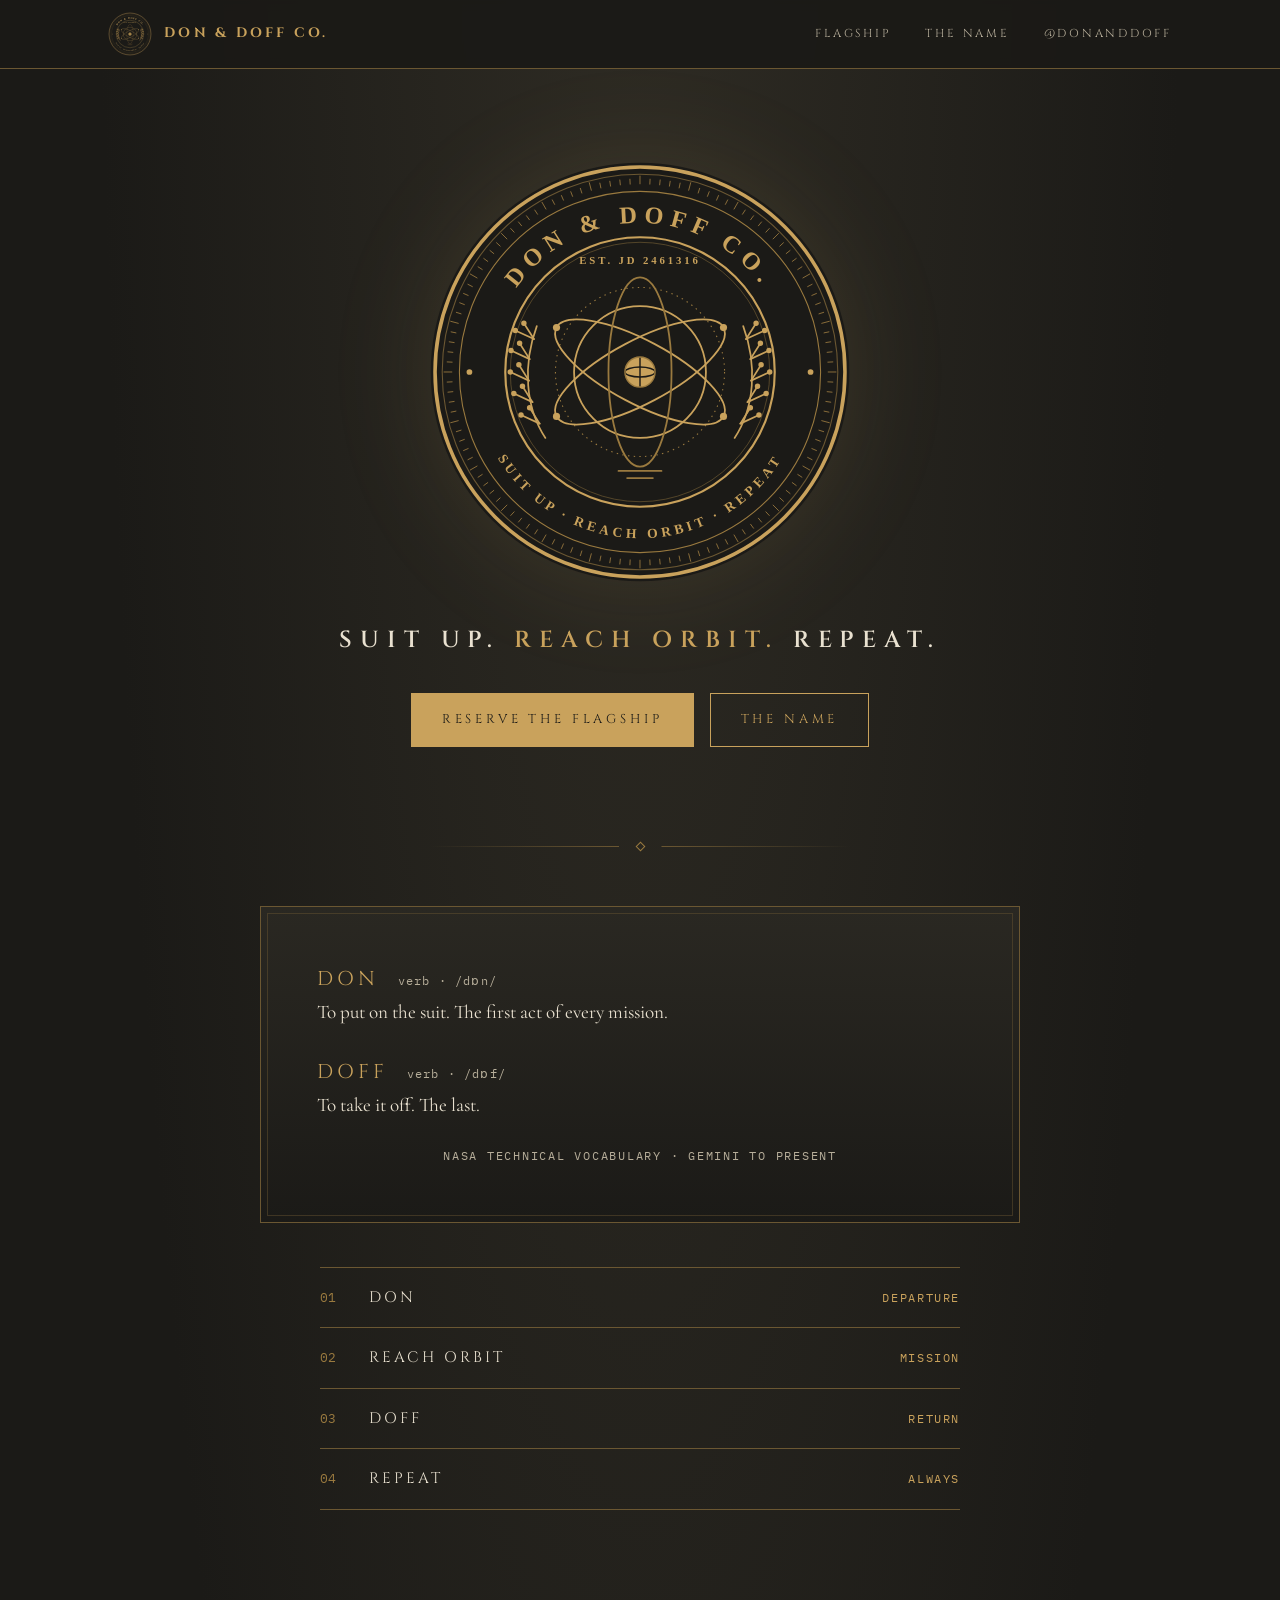
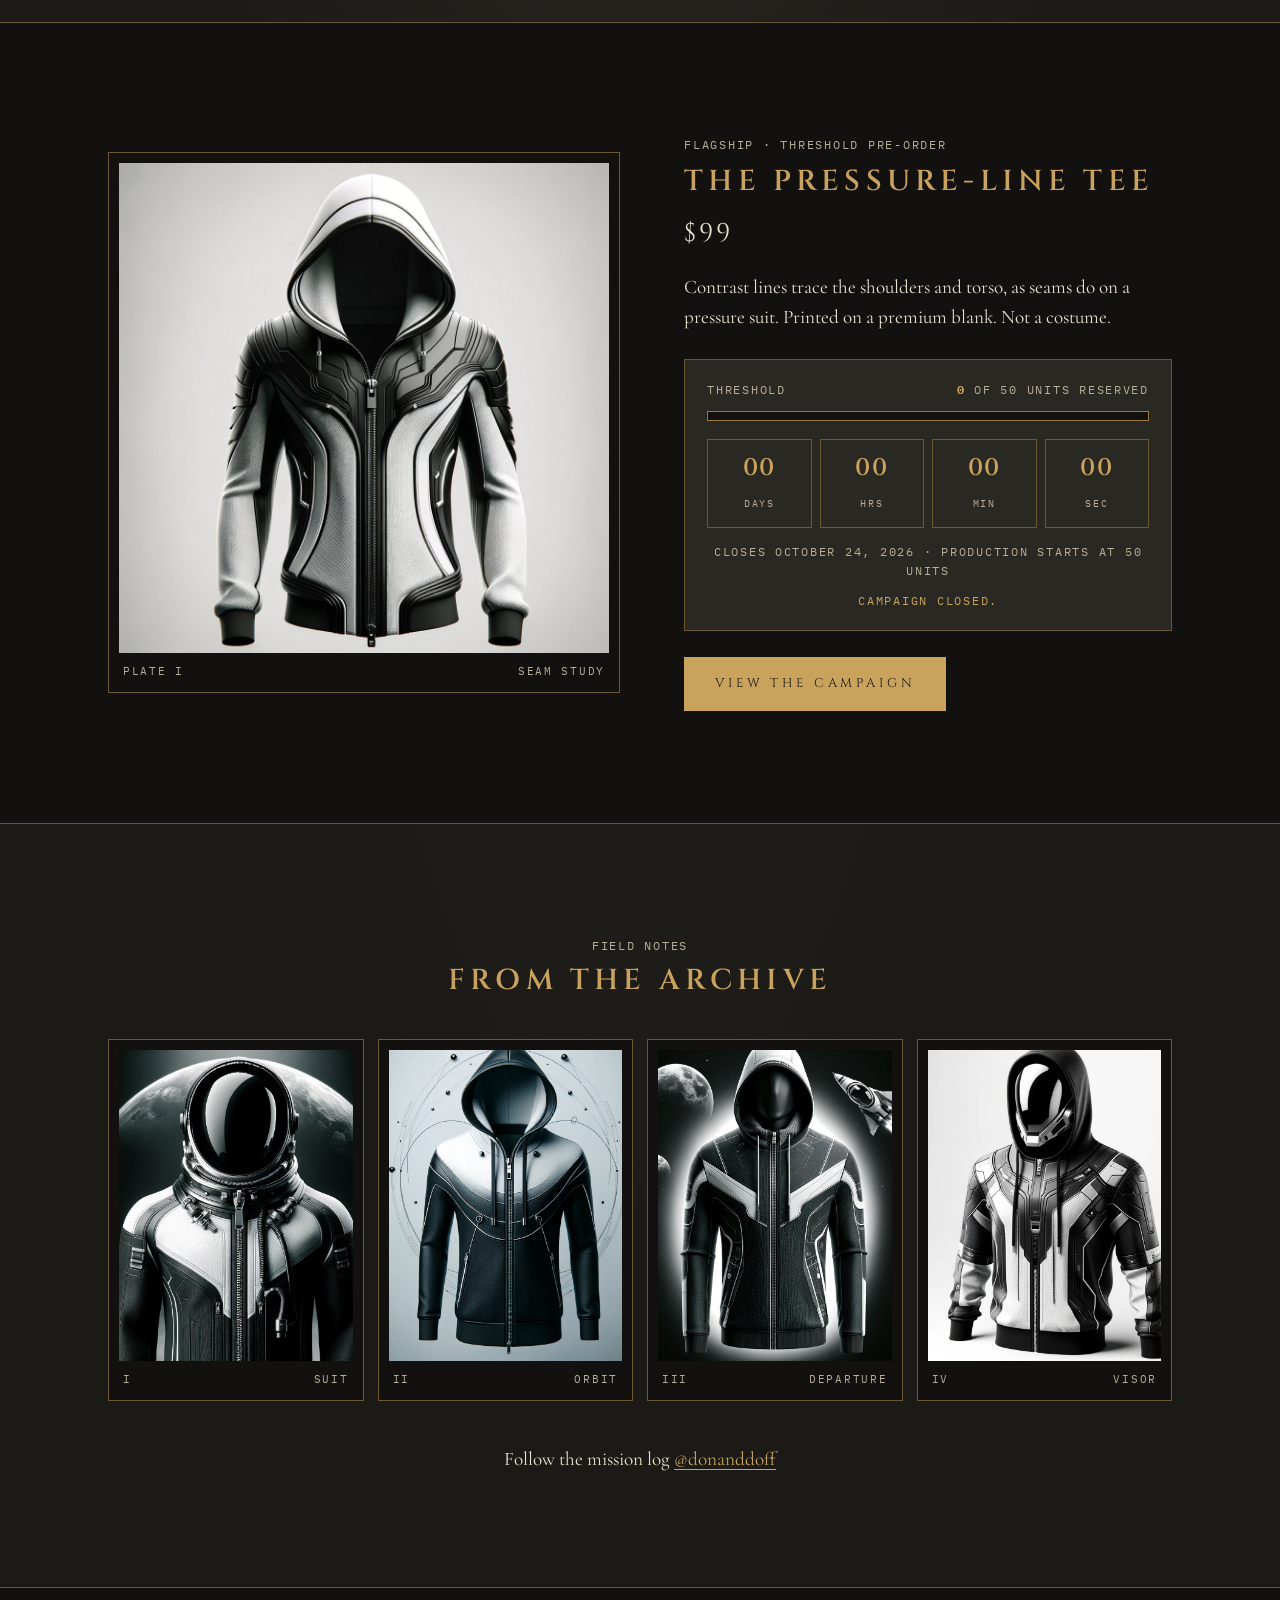
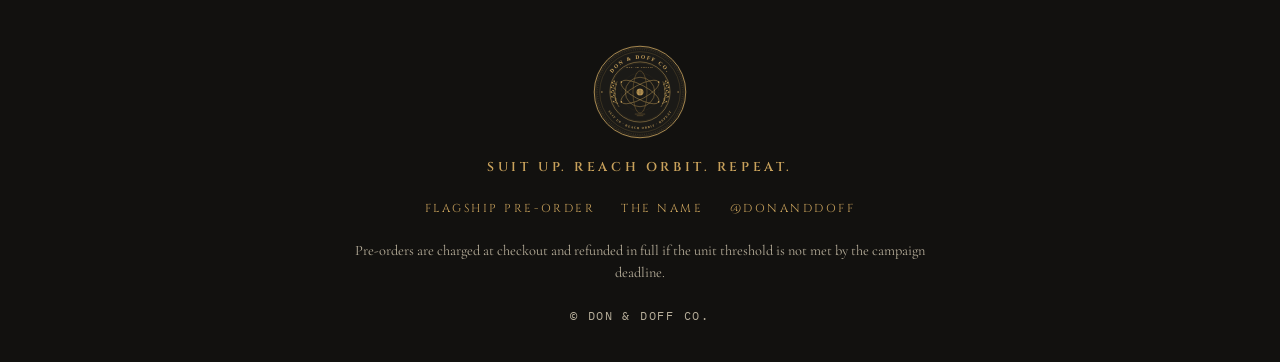
==== donanddoff/index.html @ f8a9dd90 "Add Don & Doff Co. site: crest, home, threshold pre-order page, about Co-Authored-By: Claude Sonnet " ====
<!doctype html>
<html lang="en">
<head>
<meta charset="utf-8">
<meta name="viewport" content="width=device-width,initial-scale=1">
<title>Don & Doff Co. — Spacewear Outfitters</title>
<meta name="description" content="Heritage spacewear outfitters. Suit up. Reach orbit. Repeat.">
<meta name="theme-color" content="#1b1a17">
<link rel="icon" href="favicon.svg" type="image/svg+xml">
<link rel="preconnect" href="https://fonts.googleapis.com"><link rel="preconnect" href="https://fonts.gstatic.com" crossorigin>
<link href="https://fonts.googleapis.com/css2?family=Cinzel:wght@500;600;700&family=Cormorant+Garamond:ital,wght@0,400;0,500;1,400&family=IBM+Plex+Mono:wght@400&display=swap" rel="stylesheet">
<link rel="stylesheet" href="styles.css">
</head>
<body>
<header class="site-head"><div class="wrap">
  <a class="brand" href="index.html"><img src="crest.svg" alt=""><span>DON &amp; DOFF CO.</span></a>
  <nav aria-label="Primary">
    <a href="product.html">Flagship</a>
    <a href="about.html">The Name</a>
    <a data-bind="ig" href="https://instagram.com/donanddoff" rel="noopener">Instagram</a>
  </nav>
</div></header>
<main>

<section class="hero"><div class="wrap">
  <img class="crest" src="crest.svg" alt="Don &amp; Doff Co. crest">
  <p class="stamp tag">Suit up. <b>Reach orbit.</b> Repeat.</p>
  <div class="cta"><a class="btn" href="product.html">Reserve the flagship</a><a class="btn ghost" href="about.html">The name</a></div>
</div></section>

<section style="padding-top:0"><div class="wrap">
  <div class="rule" aria-hidden="true"><i></i></div>
  <div style="height:56px"></div>
  <div class="entry">
    <dl>
      <div><dt>Don <small>verb · /dɒn/</small></dt><dd>To put on the suit. The first act of every mission.</dd></div>
      <div><dt>Doff <small>verb · /dɒf/</small></dt><dd>To take it off. The last.</dd></div>
    </dl>
    <p class="src mono">NASA technical vocabulary · Gemini to present</p>
  </div>
  <ul class="checklist">
    <li><span class="n">01</span><span class="t">Don</span><span class="s">Departure</span></li>
    <li><span class="n">02</span><span class="t">Reach orbit</span><span class="s">Mission</span></li>
    <li><span class="n">03</span><span class="t">Doff</span><span class="s">Return</span></li>
    <li><span class="n">04</span><span class="t">Repeat</span><span class="s">Always</span></li>
  </ul>
</div></section>

<section style="background:var(--ink-3);border-block:1px solid var(--brass-3)"><div class="wrap feature">
  <figure class="plate"><img src="images/hoodie-seams.webp" alt="Garment with contrast seam lines tracing the shoulders and torso like a pressure suit" loading="lazy"><figcaption><span>Plate I</span><span>Seam study</span></figcaption></figure>
  <div>
    <p class="mono">Flagship · Threshold pre-order</p>
    <h2 style="margin:10px 0 14px">The Pressure-Line Tee</h2>
    <p class="price">$99</p>
    <p>Contrast lines trace the shoulders and torso, as seams do on a pressure suit. Printed on a premium blank. Not a costume.</p>
<div class="gauge" aria-live="polite">
  <div class="row"><span class="mono">Threshold</span><span class="mono"><b data-bind="reserved" style="color:var(--brass)"></b> of <span data-bind="threshold"></span> units reserved</span></div>
  <div class="bar" role="progressbar" aria-valuemin="0" aria-valuemax="100" aria-label="Progress toward production threshold"><span></span></div>
  <div class="count" data-countdown aria-label="Time remaining"><div><b>--</b><span>Days</span></div><div><b>--</b><span>Hrs</span></div><div><b>--</b><span>Min</span></div><div><b>--</b><span>Sec</span></div></div>
  <p class="mono" style="margin-top:14px;text-align:center">Closes <span data-bind="ends"></span> · Production starts at <span data-bind="threshold"></span> units</p>
  <p class="mono" data-closed hidden style="margin-top:10px;text-align:center;color:var(--brass)">Campaign closed.</p>
</div>
    <a class="btn" href="product.html">View the campaign</a>
  </div>
</div></section>

<section><div class="wrap">
  <div class="center"><p class="mono">Field notes</p><h2 style="margin-top:8px">From the archive</h2></div>
  <div style="height:40px"></div>
  <div class="strip">
    <figure class="plate"><img src="images/suit.webp" alt="Black and white pressure suit before a rocket and moon" loading="lazy"><figcaption><span>I</span><span>Suit</span></figcaption></figure>
    <figure class="plate"><img src="images/hoodie-halo.webp" alt="Black hooded jacket framed by orbital lines" loading="lazy"><figcaption><span>II</span><span>Orbit</span></figcaption></figure>
    <figure class="plate"><img src="images/hoodie-orbit.webp" alt="Black hooded jacket glowing against a dark sky with two moons and a shuttle" loading="lazy"><figcaption><span>III</span><span>Departure</span></figcaption></figure>
    <figure class="plate"><img src="images/hoodie-visor.jpg" alt="Hooded jacket with a visor and panelled seam lines" loading="lazy"><figcaption><span>IV</span><span>Visor</span></figcaption></figure>
  </div>
  <p class="center" style="margin-top:44px">Follow the mission log <a data-bind="ig" href="https://instagram.com/donanddoff" rel="noopener">@donanddoff</a></p>
</div></section>
</main>
<footer><div class="wrap">
  <img src="crest.svg" alt="Don &amp; Doff Co. crest">
  <p class="stamp" style="color:var(--brass);font-size:.8rem">Suit up. Reach orbit. Repeat.</p>
  <div class="links"><a href="product.html">Flagship pre-order</a><a href="about.html">The name</a><a data-bind="ig" href="https://instagram.com/donanddoff" rel="noopener">Instagram</a></div>
  <p class="fine">Pre-orders are charged at checkout and refunded in full if the unit threshold is not met by the campaign deadline.</p>
  <p class="mono" style="margin-top:22px">&copy; Don &amp; Doff Co.</p>
</div></footer>
<script src="script.js"></script>
</body>
</html>
---- donanddoff/styles.css ----
:root{
  --ink:#1b1a17; --ink-2:#2a2822; --ink-3:#12110f;
  --brass:#c9a25c; --brass-2:#9a7a3f; --brass-3:#6b5732;
  --bone:#e9e1d0; --bone-dim:#b7ae9a;
  --serif:"Cormorant Garamond",Georgia,"Times New Roman",serif;
  --stamp:"Cinzel","Trajan Pro",Georgia,serif;
  --mono:"IBM Plex Mono",ui-monospace,Menlo,Consolas,monospace;
  --gutter:clamp(16px,4vw,48px);
}
*{box-sizing:border-box;margin:0;padding:0}
html{scroll-behavior:smooth}
body{background:var(--ink);color:var(--bone);font-family:var(--serif);font-size:1.2rem;line-height:1.55;
  background-image:radial-gradient(ellipse at 50% -10%,#2f2c24 0,transparent 60%);background-repeat:no-repeat;min-height:100vh}
img{max-width:100%;display:block}
a{color:var(--brass);text-underline-offset:4px}
a:hover{color:var(--bone)}
:focus-visible{outline:2px solid var(--brass);outline-offset:3px}
.wrap{max-width:1160px;margin:0 auto;padding:0 var(--gutter)}
.stamp{font-family:var(--stamp);letter-spacing:.28em;text-transform:uppercase;font-weight:600}
.mono{font-family:var(--mono);font-size:.78rem;letter-spacing:.14em;text-transform:uppercase;color:var(--bone-dim)}
h1,h2,h3{font-family:var(--stamp);font-weight:600;letter-spacing:.18em;text-transform:uppercase;line-height:1.25;color:var(--brass)}
h1{font-size:clamp(1.7rem,4.4vw,3rem)} h2{font-size:clamp(1.25rem,2.6vw,1.8rem)} h3{font-size:1rem}
p+p{margin-top:1em}

/* header */
.site-head{border-bottom:1px solid var(--brass-3);position:sticky;top:0;z-index:20;background:rgba(27,26,23,.94);backdrop-filter:blur(6px)}
.site-head .wrap{display:flex;align-items:center;justify-content:space-between;height:68px;gap:16px}
.brand{display:flex;align-items:center;gap:12px;text-decoration:none;color:var(--brass)}
.brand img{width:44px;height:44px}
.brand span{font-family:var(--stamp);letter-spacing:.24em;font-size:.85rem;font-weight:700}
nav{display:flex;gap:clamp(14px,3vw,34px)}
nav a{font-family:var(--stamp);font-size:.72rem;letter-spacing:.24em;text-transform:uppercase;text-decoration:none;color:var(--bone-dim);padding:6px 0;border-bottom:1px solid transparent}
nav a:hover,nav a[aria-current]{color:var(--brass);border-color:var(--brass-2)}

/* buttons */
.btn{display:inline-block;font-family:var(--stamp);font-size:.8rem;letter-spacing:.3em;text-transform:uppercase;text-decoration:none;
  padding:16px 30px;border:1px solid var(--brass);color:var(--ink);background:var(--brass);cursor:pointer;transition:background .2s,color .2s}
.btn:hover{background:transparent;color:var(--brass)}
.btn.ghost{background:transparent;color:var(--brass)} .btn.ghost:hover{background:var(--brass);color:var(--ink)}
.btn[disabled]{opacity:.45;cursor:not-allowed}

/* rules & ornaments */
.rule{display:flex;align-items:center;gap:18px;color:var(--brass-2);margin:0 auto;max-width:420px}
.rule::before,.rule::after{content:"";flex:1;height:1px;background:linear-gradient(90deg,transparent,var(--brass-3))}
.rule::after{transform:scaleX(-1)}
.rule i{width:7px;height:7px;transform:rotate(45deg);border:1px solid var(--brass-2)}
section{padding:clamp(56px,9vw,112px) 0}
.center{text-align:center}
.lede{max-width:34em;margin:1em auto 0;color:var(--bone-dim)}

/* hero */
.hero{padding:clamp(40px,7vw,88px) 0 clamp(56px,8vw,96px);text-align:center}
.hero .crest{width:min(78vw,430px);margin:0 auto 36px;filter:drop-shadow(0 0 50px rgba(201,162,92,.12))}
.hero .tag{font-size:clamp(1.05rem,2.2vw,1.45rem);letter-spacing:.34em;margin-bottom:34px;color:var(--bone)}
.hero .tag b{color:var(--brass);font-weight:600}
.hero .cta{display:flex;gap:16px;justify-content:center;flex-wrap:wrap}

/* dictionary entry */
.entry{max-width:760px;margin:0 auto;border:1px solid var(--brass-3);padding:clamp(28px,5vw,56px);position:relative;background:linear-gradient(var(--ink-2),var(--ink))}
.entry::before{content:"";position:absolute;inset:6px;border:1px solid rgba(107,87,50,.45);pointer-events:none}
.entry dl{display:grid;gap:28px}
.entry dt{font-family:var(--stamp);letter-spacing:.2em;color:var(--brass);font-size:1.25rem;text-transform:uppercase}
.entry dt small{font-family:var(--mono);font-size:.72rem;letter-spacing:.1em;color:var(--bone-dim);text-transform:none;margin-left:10px}
.entry dd{margin-top:4px}
.entry .src{margin-top:26px;text-align:center}

/* checklist */
.checklist{list-style:none;max-width:640px;margin:44px auto 0;border-top:1px solid var(--brass-3)}
.checklist li{display:flex;gap:18px;align-items:baseline;padding:18px 0;border-bottom:1px solid var(--brass-3)}
.checklist .n{font-family:var(--mono);color:var(--brass-2);font-size:.8rem;min-width:2.4em}
.checklist .t{flex:1;font-family:var(--stamp);letter-spacing:.2em;text-transform:uppercase;font-size:.95rem}
.checklist .s{font-family:var(--mono);font-size:.72rem;letter-spacing:.14em;color:var(--brass);text-transform:uppercase}

/* feature */
.feature{display:grid;grid-template-columns:1.05fr 1fr;gap:clamp(24px,5vw,72px);align-items:center}
.plate{border:1px solid var(--brass-3);padding:10px;background:var(--ink-3)}
.plate img{width:100%;aspect-ratio:1;object-fit:cover;filter:saturate(.9)}
.plate figcaption{font-family:var(--mono);font-size:.68rem;letter-spacing:.16em;text-transform:uppercase;color:var(--bone-dim);padding:10px 4px 2px;display:flex;justify-content:space-between}
.price{font-family:var(--stamp);font-size:1.6rem;letter-spacing:.12em;color:var(--bone);margin:6px 0 18px}

/* progress */
.gauge{border:1px solid var(--brass-3);padding:20px 22px;background:var(--ink-2);margin:26px 0}
.gauge .row{display:flex;justify-content:space-between;gap:12px;flex-wrap:wrap;margin-bottom:12px}
.bar{height:10px;border:1px solid var(--brass-2);position:relative;background:var(--ink-3)}
.bar>span{position:absolute;inset:0 auto 0 0;width:0;background:repeating-linear-gradient(90deg,var(--brass) 0 6px,var(--brass-2) 6px 8px);transition:width 1.2s ease}
.count{display:grid;grid-template-columns:repeat(4,1fr);gap:8px;text-align:center;margin-top:18px}
.count div{border:1px solid var(--brass-3);padding:10px 4px}
.count b{display:block;font-family:var(--stamp);font-size:1.5rem;color:var(--brass);font-weight:600;letter-spacing:.06em}
.count span{font-family:var(--mono);font-size:.64rem;letter-spacing:.18em;text-transform:uppercase;color:var(--bone-dim)}

/* gallery strip */
.strip{display:grid;grid-template-columns:repeat(4,1fr);gap:14px}
.strip .plate img{aspect-ratio:3/4}

/* product page */
.pdp{display:grid;grid-template-columns:1.1fr 1fr;gap:clamp(24px,5vw,64px);align-items:start}
.gallery .main{border:1px solid var(--brass-3);padding:10px;background:var(--ink-3)}
.gallery .main img{width:100%;aspect-ratio:1;object-fit:cover}
.thumbs{display:grid;grid-template-columns:repeat(5,1fr);gap:8px;margin-top:8px}
.thumbs button{background:var(--ink-3);border:1px solid var(--brass-3);padding:3px;cursor:pointer;opacity:.6}
.thumbs button[aria-pressed=true],.thumbs button:hover{opacity:1;border-color:var(--brass)}
.thumbs img{aspect-ratio:1;object-fit:cover;width:100%}
.sizes{display:flex;gap:8px;flex-wrap:wrap;margin:10px 0 24px}
.sizes input{position:absolute;opacity:0}
.sizes label{font-family:var(--stamp);letter-spacing:.14em;font-size:.82rem;min-width:52px;text-align:center;padding:12px 10px;border:1px solid var(--brass-3);cursor:pointer;color:var(--bone-dim)}
.sizes input:checked+label{border-color:var(--brass);color:var(--ink);background:var(--brass)}
.sizes input:focus-visible+label{outline:2px solid var(--bone);outline-offset:2px}
.terms{border:1px solid var(--brass-3);margin-top:30px}
.terms h3{padding:14px 20px;border-bottom:1px solid var(--brass-3);background:var(--ink-2)}
.terms dl{display:grid;grid-template-columns:auto 1fr;gap:0}
.terms dt,.terms dd{padding:13px 20px;border-bottom:1px solid rgba(107,87,50,.5);font-size:1.05rem}
.terms dt{font-family:var(--mono);font-size:.72rem;letter-spacing:.14em;text-transform:uppercase;color:var(--brass);padding-top:17px}
.terms dt:last-of-type,.terms dd:last-of-type{border-bottom:0}
.spec{list-style:none;margin-top:26px}
.spec li{padding:10px 0 10px 28px;position:relative;border-bottom:1px solid rgba(107,87,50,.4)}
.spec li::before{content:"□";position:absolute;left:0;color:var(--brass-2);font-family:var(--mono)}
.note{font-size:.95rem;color:var(--bone-dim);margin-top:14px}
.status{font-family:var(--mono);font-size:.78rem;letter-spacing:.1em;margin-top:12px;min-height:1.2em;color:var(--brass)}

/* about timeline */
.timeline{max-width:760px;margin:56px auto 0;position:relative;padding-left:44px}
.timeline::before{content:"";position:absolute;left:11px;top:6px;bottom:6px;width:1px;background:var(--brass-3)}
.era{position:relative;padding-bottom:56px}
.era:last-child{padding-bottom:0}
.era::before{content:"";position:absolute;left:-39px;top:8px;width:11px;height:11px;transform:rotate(45deg);background:var(--ink);border:1px solid var(--brass)}
.era .mono{color:var(--brass-2)}
.era h2{margin:6px 0 12px}
.pull{font-family:var(--stamp);letter-spacing:.2em;text-transform:uppercase;text-align:center;font-size:clamp(1.1rem,2.6vw,1.6rem);line-height:1.8;color:var(--bone)}
.pull em{color:var(--brass);font-style:normal}

/* footer */
footer{border-top:1px solid var(--brass-3);padding:56px 0 36px;text-align:center;background:var(--ink-3)}
footer img{width:96px;margin:0 auto 18px}
footer .links{display:flex;gap:26px;justify-content:center;flex-wrap:wrap;margin:22px 0}
footer .links a{font-family:var(--stamp);letter-spacing:.22em;font-size:.72rem;text-transform:uppercase;text-decoration:none}
footer .fine{font-size:.9rem;color:var(--bone-dim);max-width:40em;margin:0 auto}

@media (max-width:820px){
  .feature,.pdp{grid-template-columns:1fr}
  .strip{grid-template-columns:repeat(2,1fr)}
  .brand span{display:none}
  nav{gap:14px}
}
@media (prefers-reduced-motion:reduce){*{transition:none!important;scroll-behavior:auto!important}}
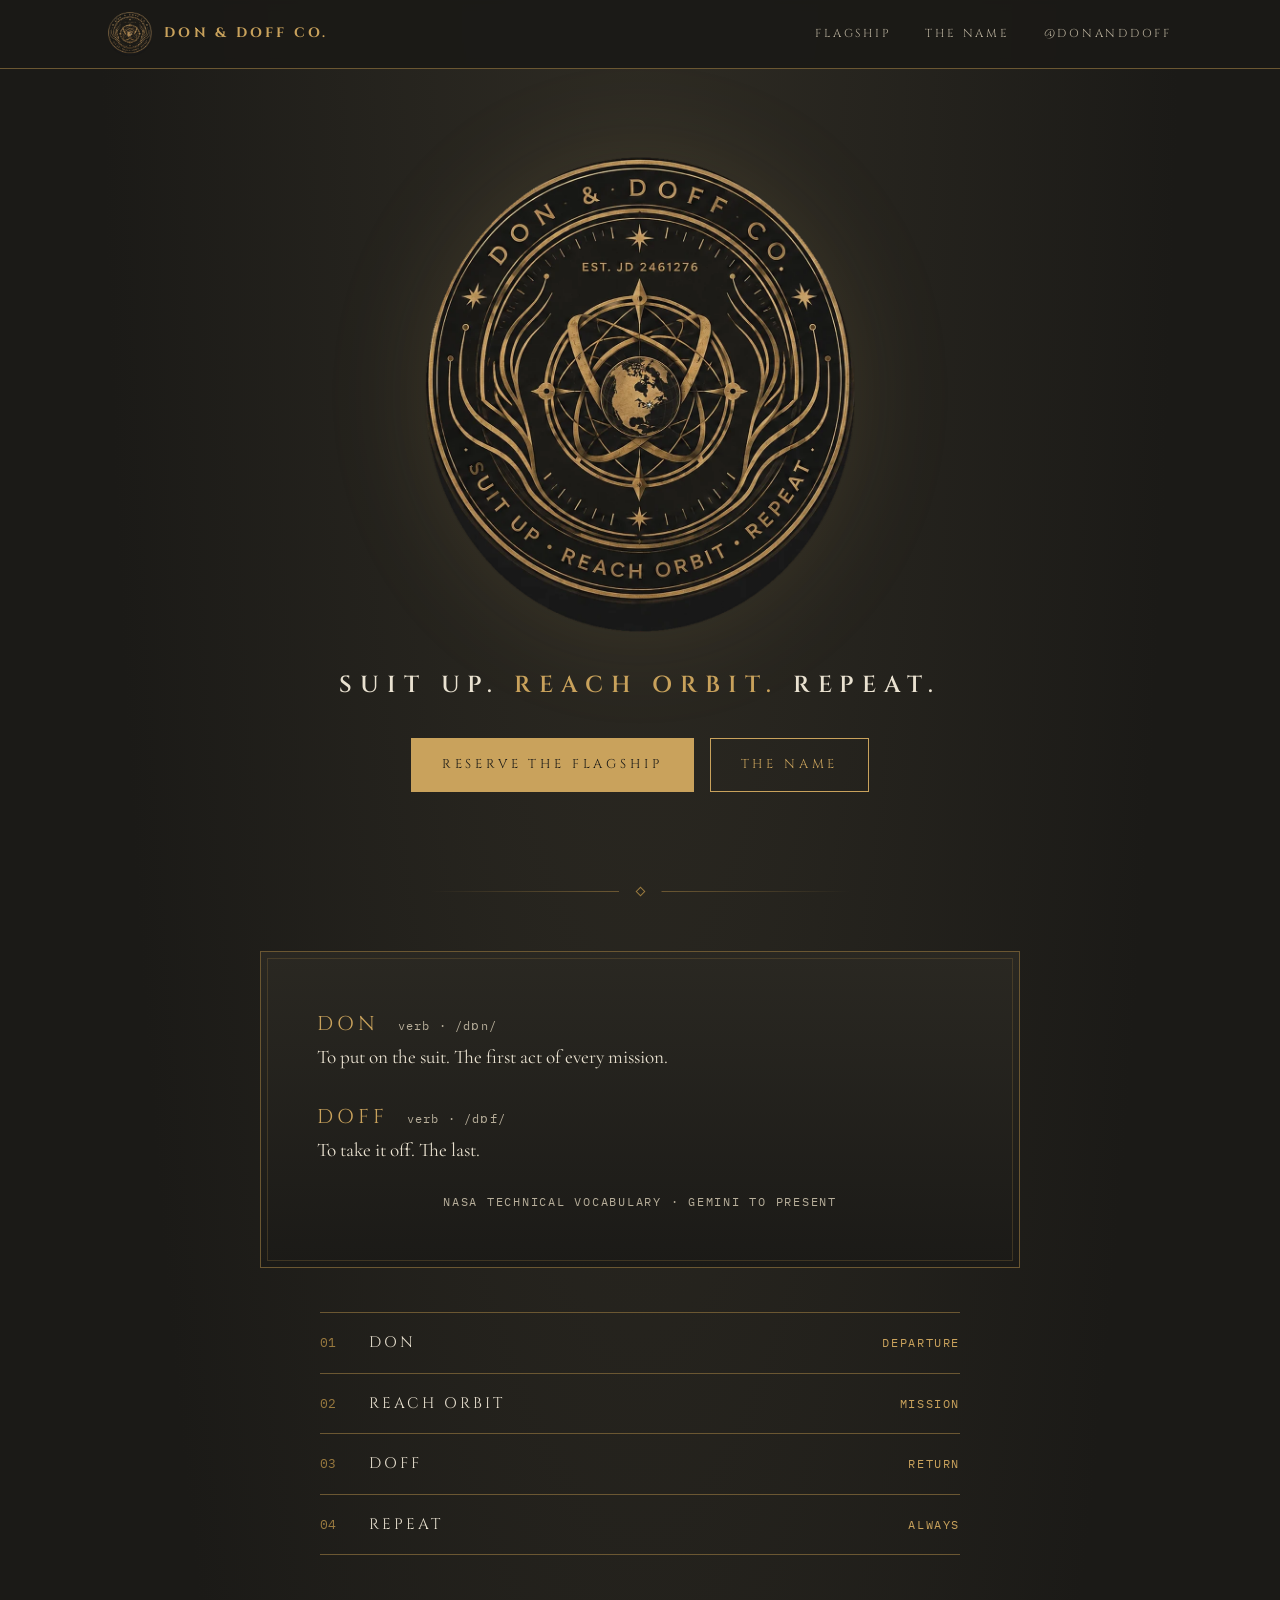
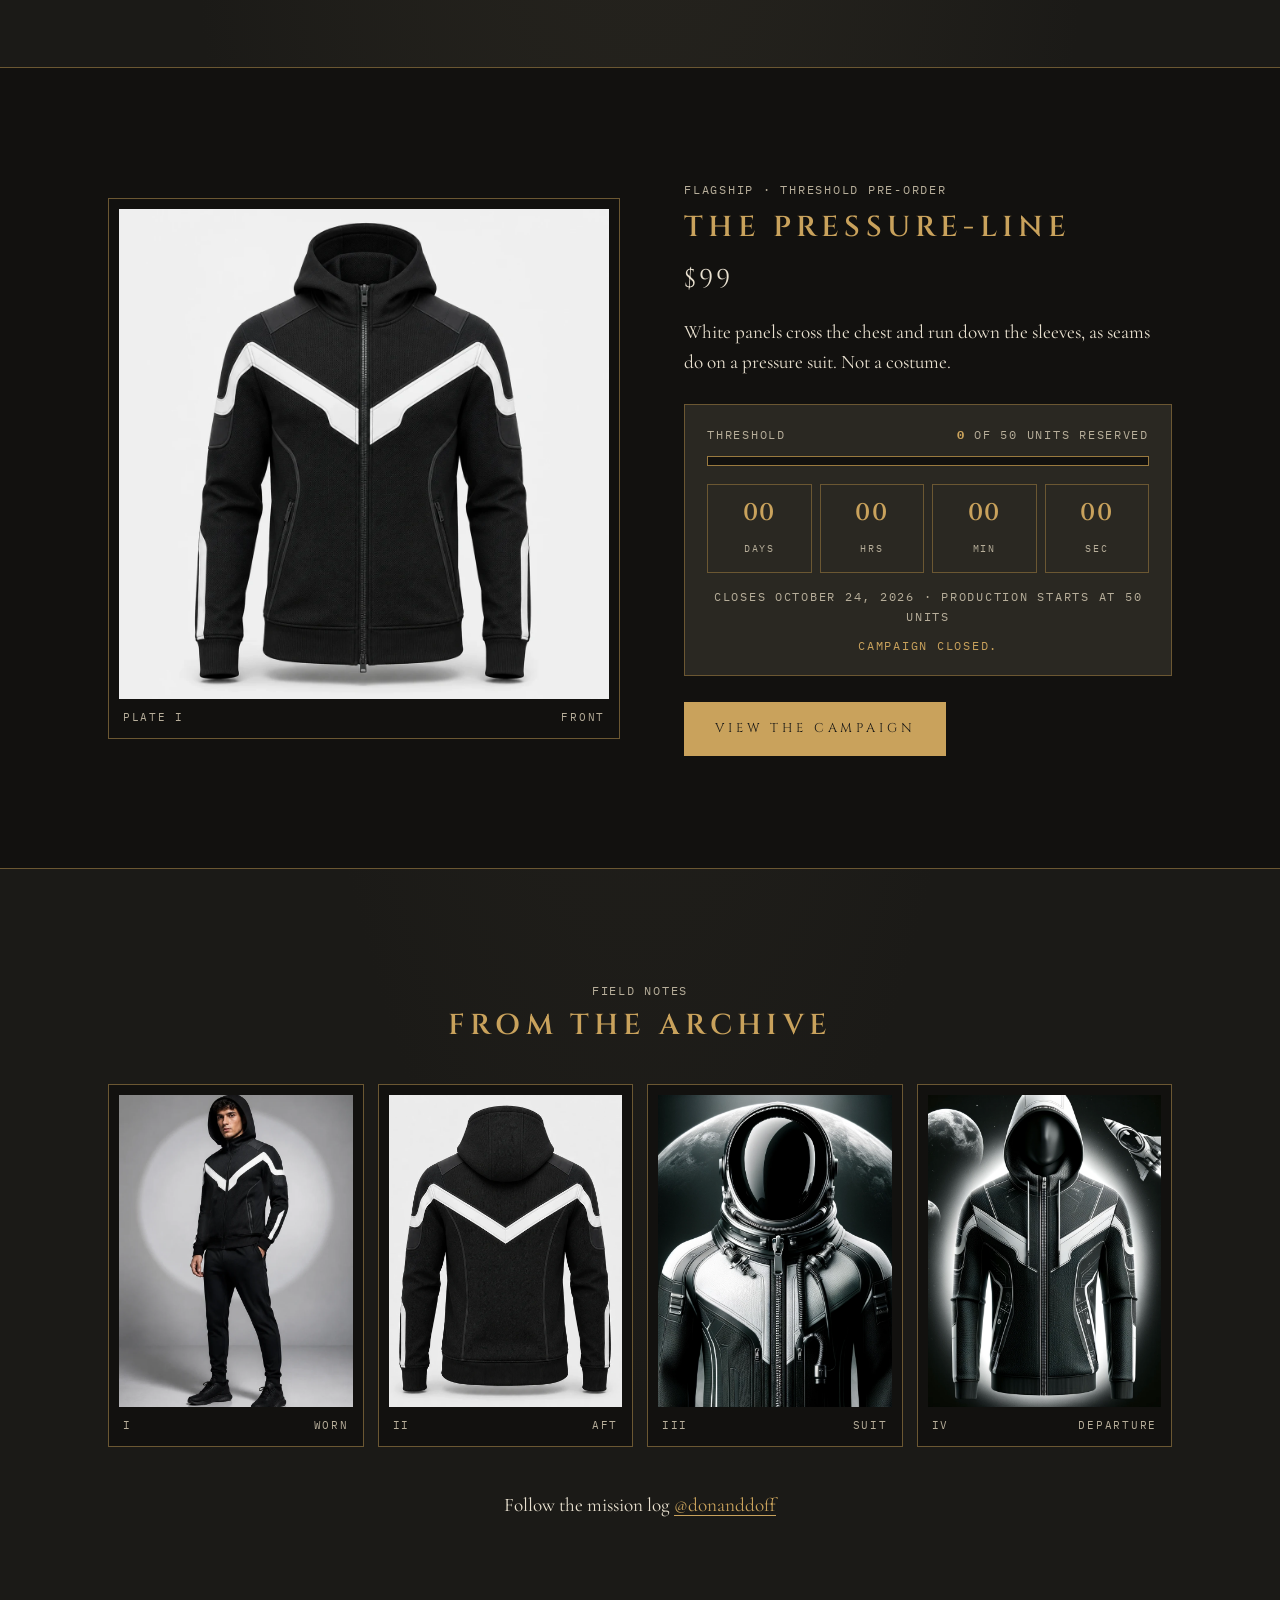
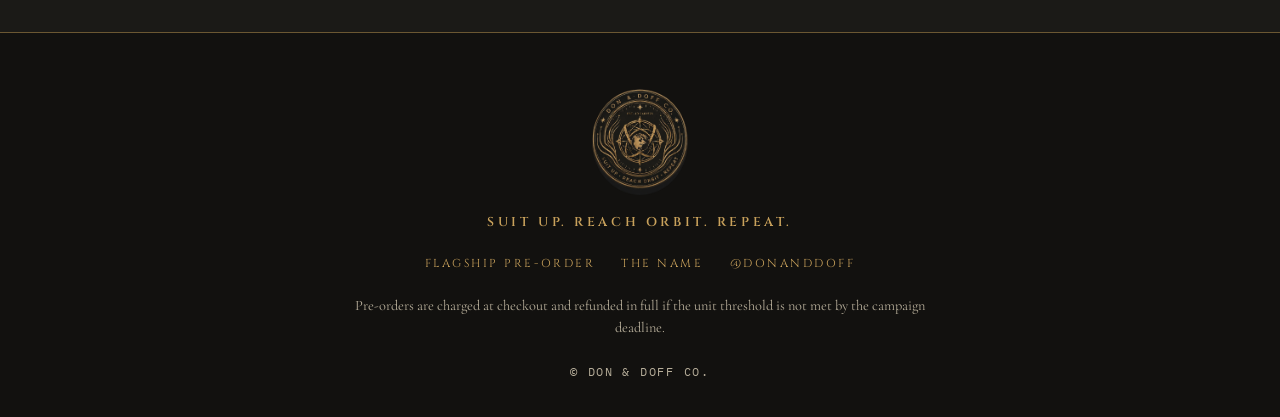
==== commit 55cccb6b: "Use supplied crests and product renders; fix JD to 2461276 Co-Authored-By: Claude Sonnet 5.5 <norepl" ====
--- a/donanddoff/index.html
+++ b/donanddoff/index.html
@@ -6,14 +6,14 @@
 <title>Don & Doff Co. — Spacewear Outfitters</title>
 <meta name="description" content="Heritage spacewear outfitters. Suit up. Reach orbit. Repeat.">
 <meta name="theme-color" content="#1b1a17">
-<link rel="icon" href="favicon.svg" type="image/svg+xml">
+<link rel="icon" href="favicon.png" type="image/png">
 <link rel="preconnect" href="https://fonts.googleapis.com"><link rel="preconnect" href="https://fonts.gstatic.com" crossorigin>
 <link href="https://fonts.googleapis.com/css2?family=Cinzel:wght@500;600;700&family=Cormorant+Garamond:ital,wght@0,400;0,500;1,400&family=IBM+Plex+Mono:wght@400&display=swap" rel="stylesheet">
 <link rel="stylesheet" href="styles.css">
 </head>
 <body>
 <header class="site-head"><div class="wrap">
-  <a class="brand" href="index.html"><img src="crest.svg" alt=""><span>DON &amp; DOFF CO.</span></a>
+  <a class="brand" href="index.html"><img src="images/crest-heritage.webp" alt=""><span>DON &amp; DOFF CO.</span></a>
   <nav aria-label="Primary">
     <a href="product.html">Flagship</a>
     <a href="about.html">The Name</a>
@@ -23,7 +23,7 @@
 <main>
 
 <section class="hero"><div class="wrap">
-  <img class="crest" src="crest.svg" alt="Don &amp; Doff Co. crest">
+  <img class="crest" src="images/crest-heritage.webp" alt="Don &amp; Doff Co. crest">
   <p class="stamp tag">Suit up. <b>Reach orbit.</b> Repeat.</p>
   <div class="cta"><a class="btn" href="product.html">Reserve the flagship</a><a class="btn ghost" href="about.html">The name</a></div>
 </div></section>
@@ -47,12 +47,12 @@
 </div></section>
 
 <section style="background:var(--ink-3);border-block:1px solid var(--brass-3)"><div class="wrap feature">
-  <figure class="plate"><img src="images/hoodie-seams.webp" alt="Garment with contrast seam lines tracing the shoulders and torso like a pressure suit" loading="lazy"><figcaption><span>Plate I</span><span>Seam study</span></figcaption></figure>
+  <figure class="plate"><img src="images/pl-front.webp" alt="Black zip hoodie with white chevron panels across the chest and stripes down the sleeves" loading="lazy"><figcaption><span>Plate I</span><span>Front</span></figcaption></figure>
   <div>
     <p class="mono">Flagship · Threshold pre-order</p>
-    <h2 style="margin:10px 0 14px">The Pressure-Line Tee</h2>
+    <h2 style="margin:10px 0 14px">The Pressure-Line</h2>
     <p class="price">$99</p>
-    <p>Contrast lines trace the shoulders and torso, as seams do on a pressure suit. Printed on a premium blank. Not a costume.</p>
+    <p>White panels cross the chest and run down the sleeves, as seams do on a pressure suit. Not a costume.</p>
 <div class="gauge" aria-live="polite">
   <div class="row"><span class="mono">Threshold</span><span class="mono"><b data-bind="reserved" style="color:var(--brass)"></b> of <span data-bind="threshold"></span> units reserved</span></div>
   <div class="bar" role="progressbar" aria-valuemin="0" aria-valuemax="100" aria-label="Progress toward production threshold"><span></span></div>
@@ -68,16 +68,16 @@
   <div class="center"><p class="mono">Field notes</p><h2 style="margin-top:8px">From the archive</h2></div>
   <div style="height:40px"></div>
   <div class="strip">
-    <figure class="plate"><img src="images/suit.webp" alt="Black and white pressure suit before a rocket and moon" loading="lazy"><figcaption><span>I</span><span>Suit</span></figcaption></figure>
-    <figure class="plate"><img src="images/hoodie-halo.webp" alt="Black hooded jacket framed by orbital lines" loading="lazy"><figcaption><span>II</span><span>Orbit</span></figcaption></figure>
-    <figure class="plate"><img src="images/hoodie-orbit.webp" alt="Black hooded jacket glowing against a dark sky with two moons and a shuttle" loading="lazy"><figcaption><span>III</span><span>Departure</span></figcaption></figure>
-    <figure class="plate"><img src="images/hoodie-visor.jpg" alt="Hooded jacket with a visor and panelled seam lines" loading="lazy"><figcaption><span>IV</span><span>Visor</span></figcaption></figure>
+    <figure class="plate"><img src="images/pl-model.webp" alt="Model in the black and white zip hoodie with black joggers" loading="lazy"><figcaption><span>I</span><span>Worn</span></figcaption></figure>
+    <figure class="plate"><img src="images/pl-back.webp" alt="Back of the hoodie with a white chevron across the shoulders" loading="lazy"><figcaption><span>II</span><span>Aft</span></figcaption></figure>
+    <figure class="plate"><img src="images/suit.webp" alt="Black and white pressure suit before a rocket and moon" loading="lazy"><figcaption><span>III</span><span>Suit</span></figcaption></figure>
+    <figure class="plate"><img src="images/hoodie-orbit.webp" alt="Black jacket glowing against a dark sky with two moons and a shuttle" loading="lazy"><figcaption><span>IV</span><span>Departure</span></figcaption></figure>
   </div>
   <p class="center" style="margin-top:44px">Follow the mission log <a data-bind="ig" href="https://instagram.com/donanddoff" rel="noopener">@donanddoff</a></p>
 </div></section>
 </main>
 <footer><div class="wrap">
-  <img src="crest.svg" alt="Don &amp; Doff Co. crest">
+  <img src="images/crest-heritage.webp" alt="Don &amp; Doff Co. crest">
   <p class="stamp" style="color:var(--brass);font-size:.8rem">Suit up. Reach orbit. Repeat.</p>
   <div class="links"><a href="product.html">Flagship pre-order</a><a href="about.html">The name</a><a data-bind="ig" href="https://instagram.com/donanddoff" rel="noopener">Instagram</a></div>
   <p class="fine">Pre-orders are charged at checkout and refunded in full if the unit threshold is not met by the campaign deadline.</p>
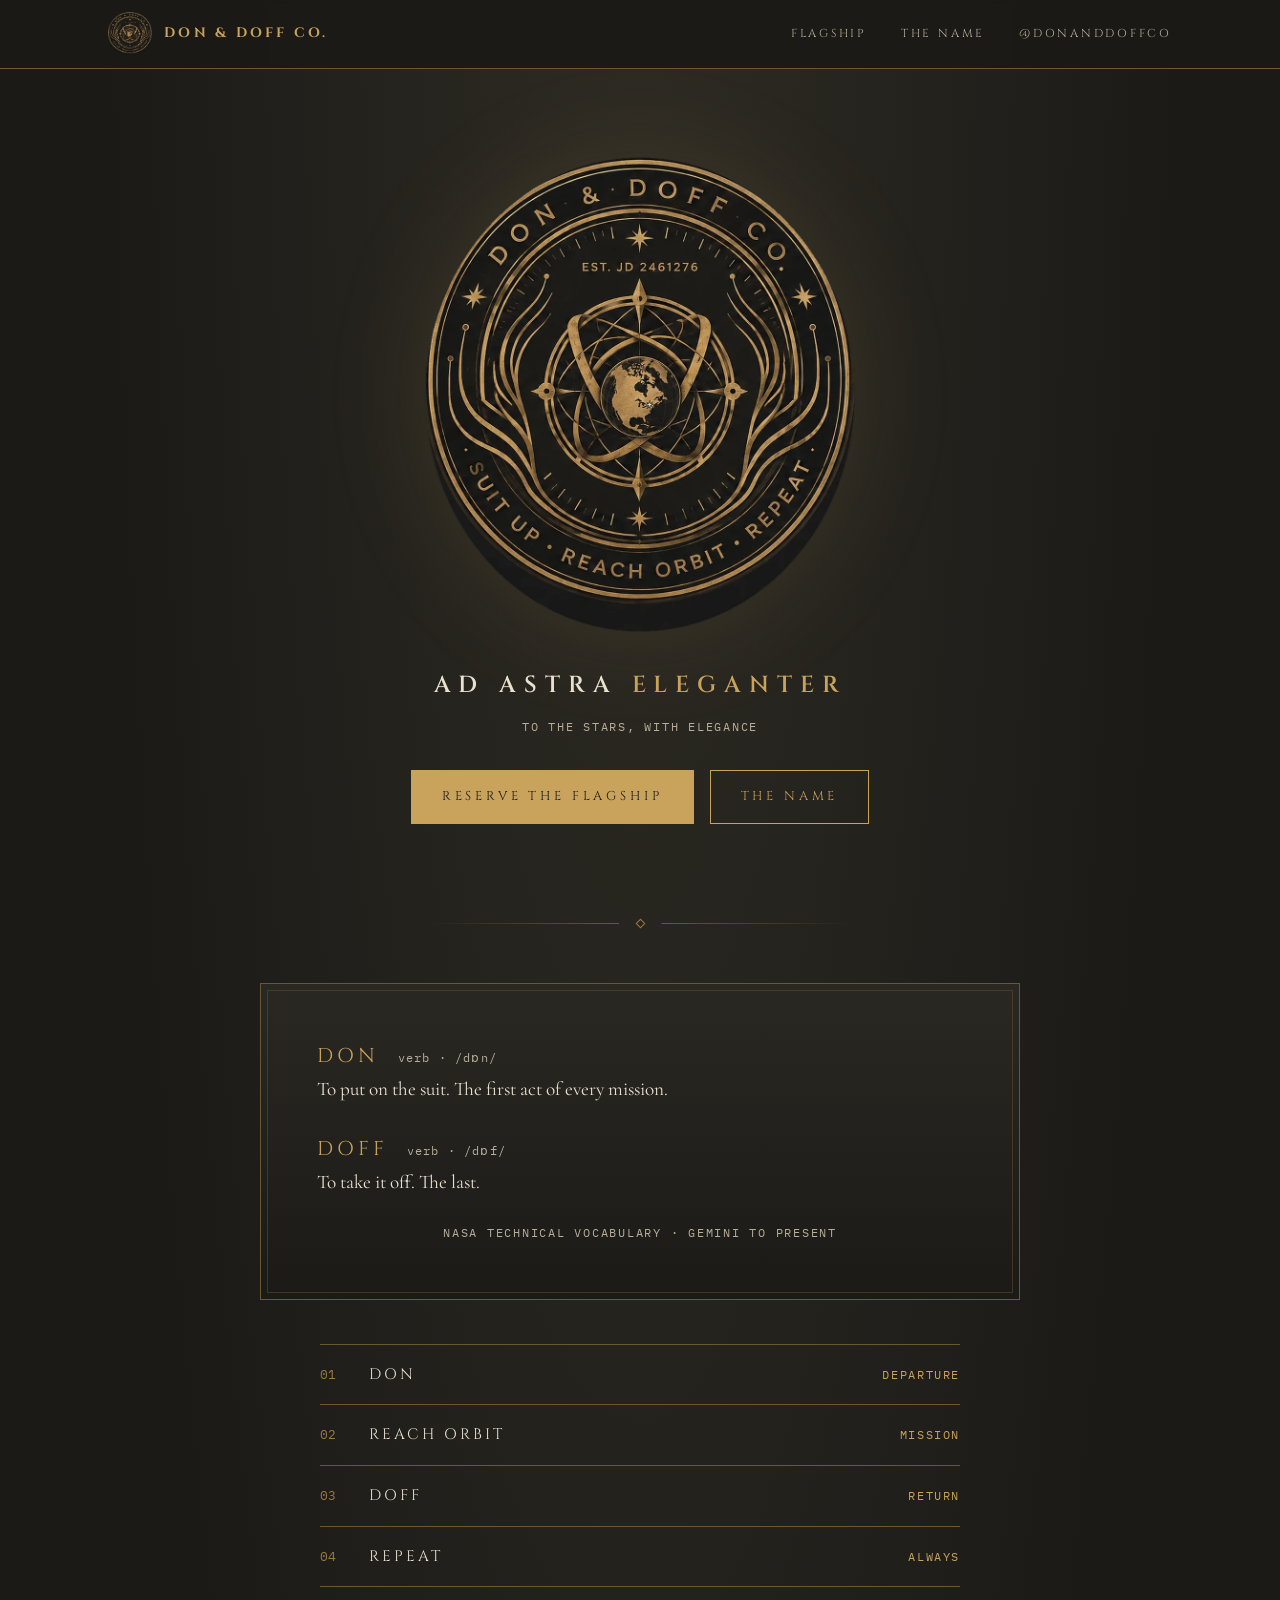
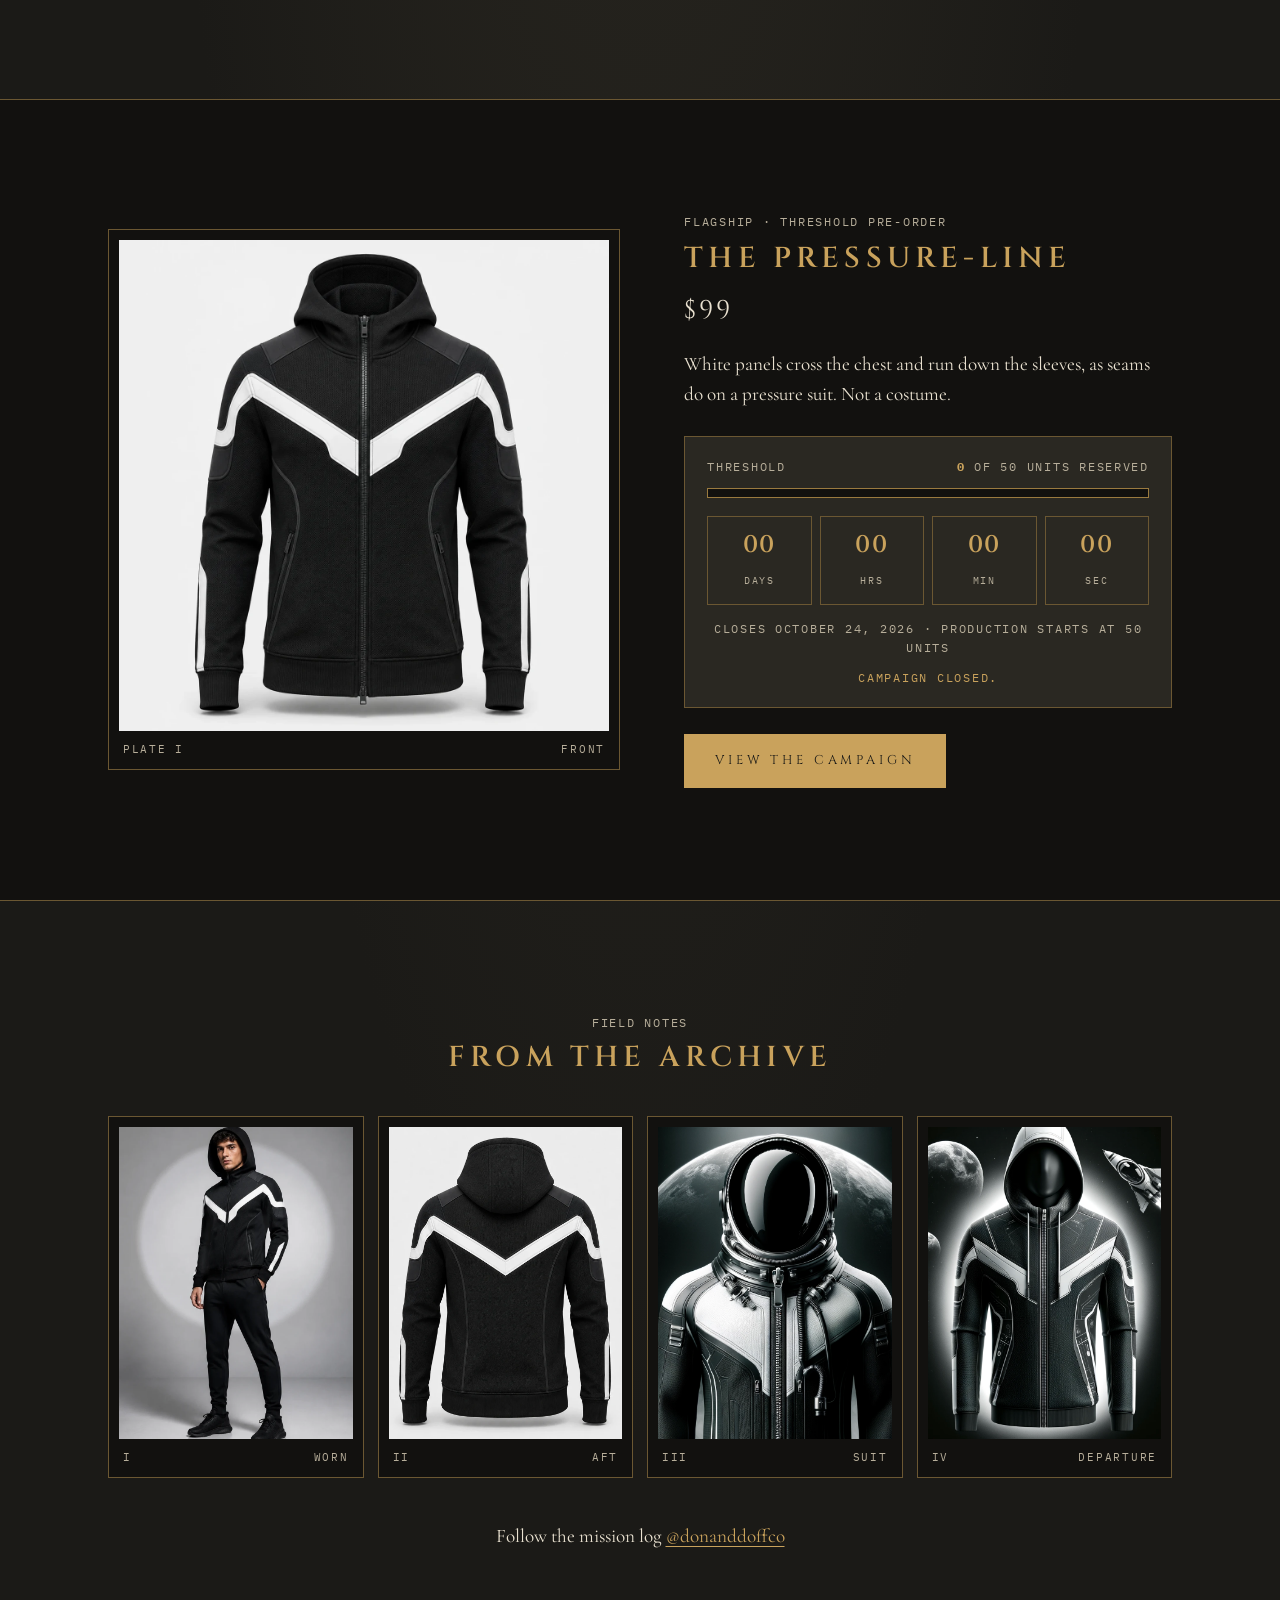
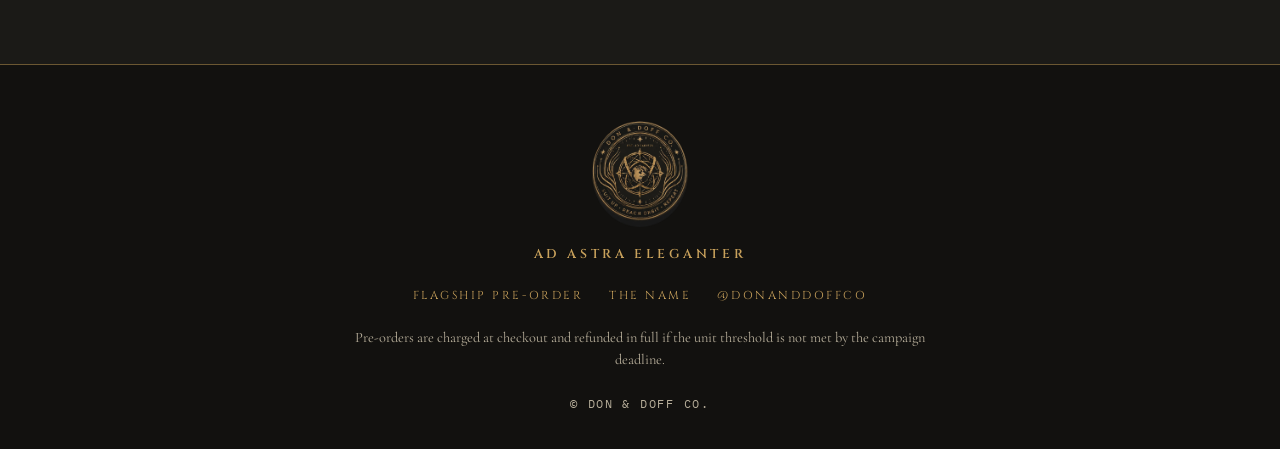
==== commit bde4bf4a: "New motto Ad astra eleganter; Instagram handle donanddoffco Co-Authored-By: Claude Sonnet 5.5 <norep" ====
--- a/donanddoff/index.html
+++ b/donanddoff/index.html
@@ -4,7 +4,7 @@
 <meta charset="utf-8">
 <meta name="viewport" content="width=device-width,initial-scale=1">
 <title>Don & Doff Co. — Spacewear Outfitters</title>
-<meta name="description" content="Heritage spacewear outfitters. Suit up. Reach orbit. Repeat.">
+<meta name="description" content="Heritage spacewear outfitters. Ad astra eleganter.">
 <meta name="theme-color" content="#1b1a17">
 <link rel="icon" href="favicon.png" type="image/png">
 <link rel="preconnect" href="https://fonts.googleapis.com"><link rel="preconnect" href="https://fonts.gstatic.com" crossorigin>
@@ -17,14 +17,14 @@
   <nav aria-label="Primary">
     <a href="product.html">Flagship</a>
     <a href="about.html">The Name</a>
-    <a data-bind="ig" href="https://instagram.com/donanddoff" rel="noopener">Instagram</a>
+    <a data-bind="ig" href="https://instagram.com/donanddoffco" rel="noopener">Instagram</a>
   </nav>
 </div></header>
 <main>
 
 <section class="hero"><div class="wrap">
   <img class="crest" src="images/crest-heritage.webp" alt="Don &amp; Doff Co. crest">
-  <p class="stamp tag">Suit up. <b>Reach orbit.</b> Repeat.</p>
+  <p class="stamp tag" style="margin-bottom:10px">Ad astra <b>eleganter</b></p><p class="mono" style="margin-bottom:34px">To the stars, with elegance</p>
   <div class="cta"><a class="btn" href="product.html">Reserve the flagship</a><a class="btn ghost" href="about.html">The name</a></div>
 </div></section>
 
@@ -73,13 +73,13 @@
     <figure class="plate"><img src="images/suit.webp" alt="Black and white pressure suit before a rocket and moon" loading="lazy"><figcaption><span>III</span><span>Suit</span></figcaption></figure>
     <figure class="plate"><img src="images/hoodie-orbit.webp" alt="Black jacket glowing against a dark sky with two moons and a shuttle" loading="lazy"><figcaption><span>IV</span><span>Departure</span></figcaption></figure>
   </div>
-  <p class="center" style="margin-top:44px">Follow the mission log <a data-bind="ig" href="https://instagram.com/donanddoff" rel="noopener">@donanddoff</a></p>
+  <p class="center" style="margin-top:44px">Follow the mission log <a data-bind="ig" href="https://instagram.com/donanddoffco" rel="noopener">@donanddoffco</a></p>
 </div></section>
 </main>
 <footer><div class="wrap">
   <img src="images/crest-heritage.webp" alt="Don &amp; Doff Co. crest">
-  <p class="stamp" style="color:var(--brass);font-size:.8rem">Suit up. Reach orbit. Repeat.</p>
-  <div class="links"><a href="product.html">Flagship pre-order</a><a href="about.html">The name</a><a data-bind="ig" href="https://instagram.com/donanddoff" rel="noopener">Instagram</a></div>
+  <p class="stamp" style="color:var(--brass);font-size:.8rem">Ad astra eleganter</p>
+  <div class="links"><a href="product.html">Flagship pre-order</a><a href="about.html">The name</a><a data-bind="ig" href="https://instagram.com/donanddoffco" rel="noopener">Instagram</a></div>
   <p class="fine">Pre-orders are charged at checkout and refunded in full if the unit threshold is not met by the campaign deadline.</p>
   <p class="mono" style="margin-top:22px">&copy; Don &amp; Doff Co.</p>
 </div></footer>
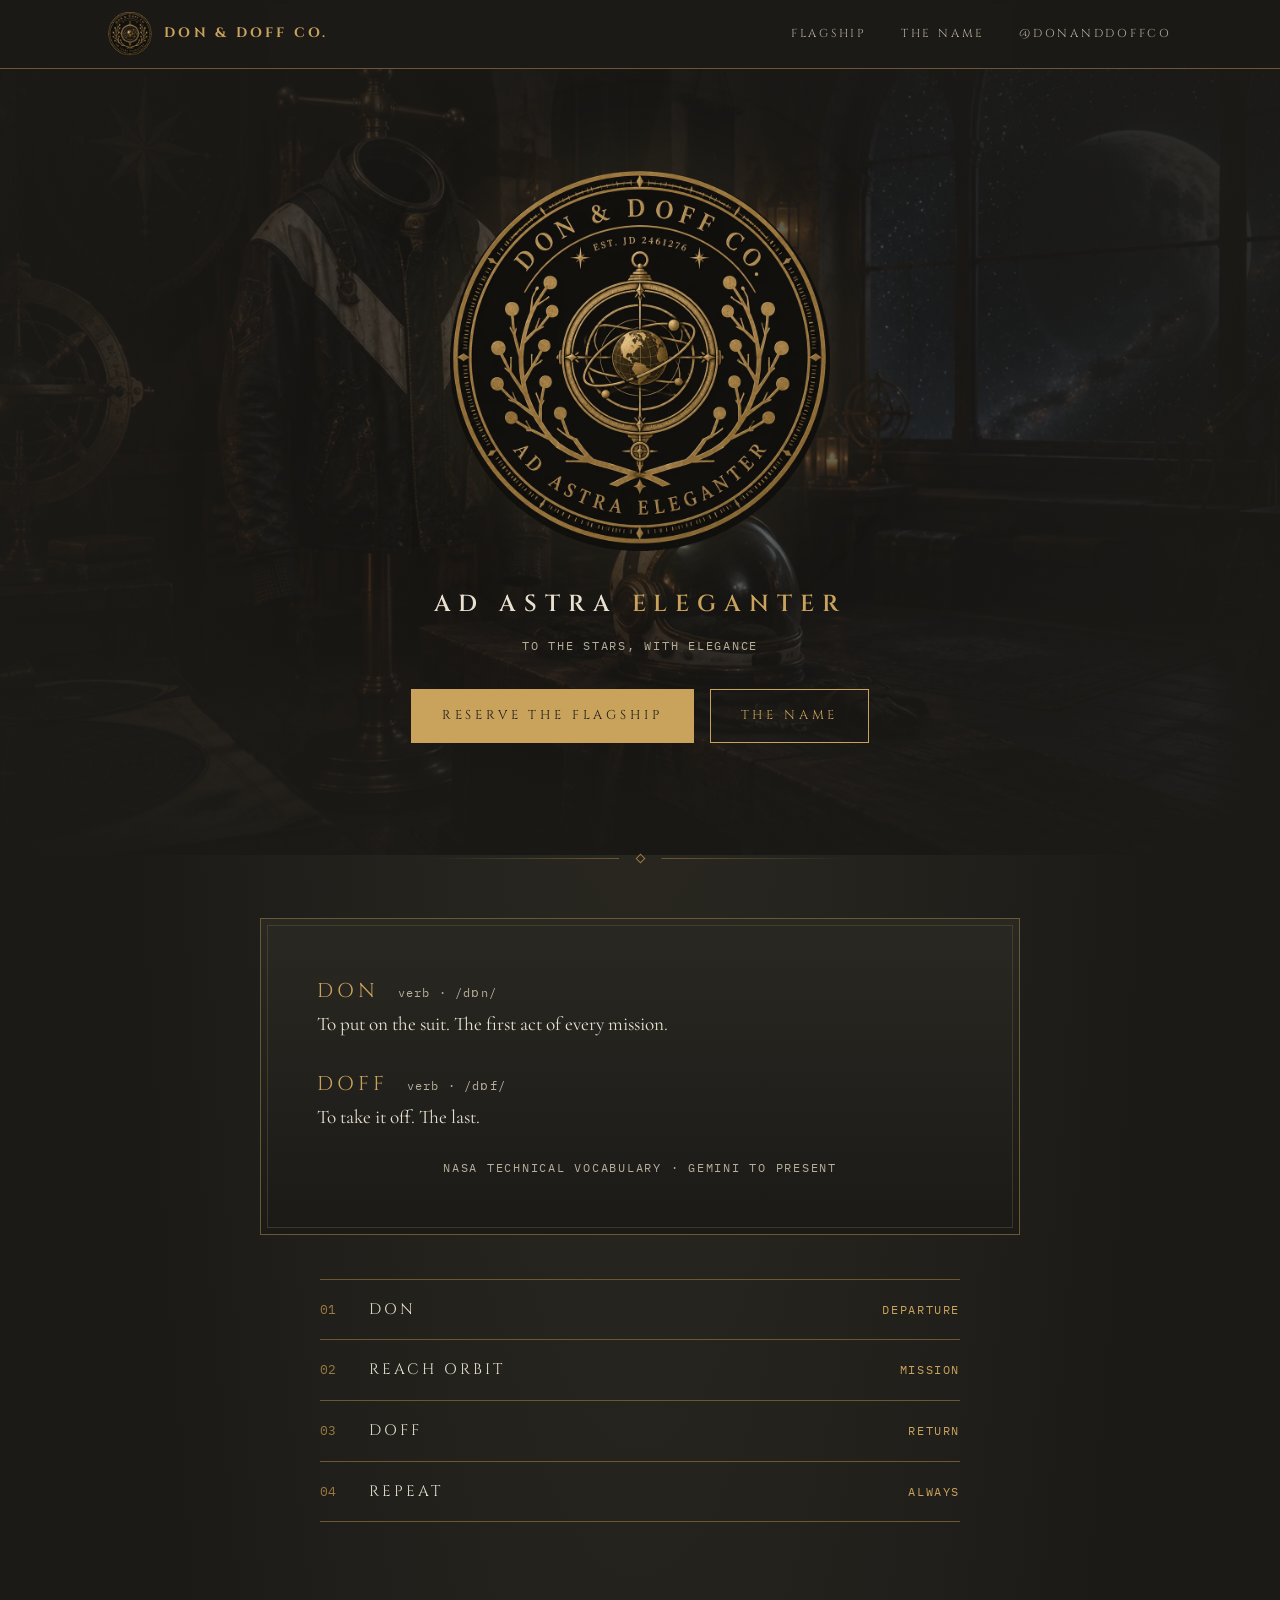
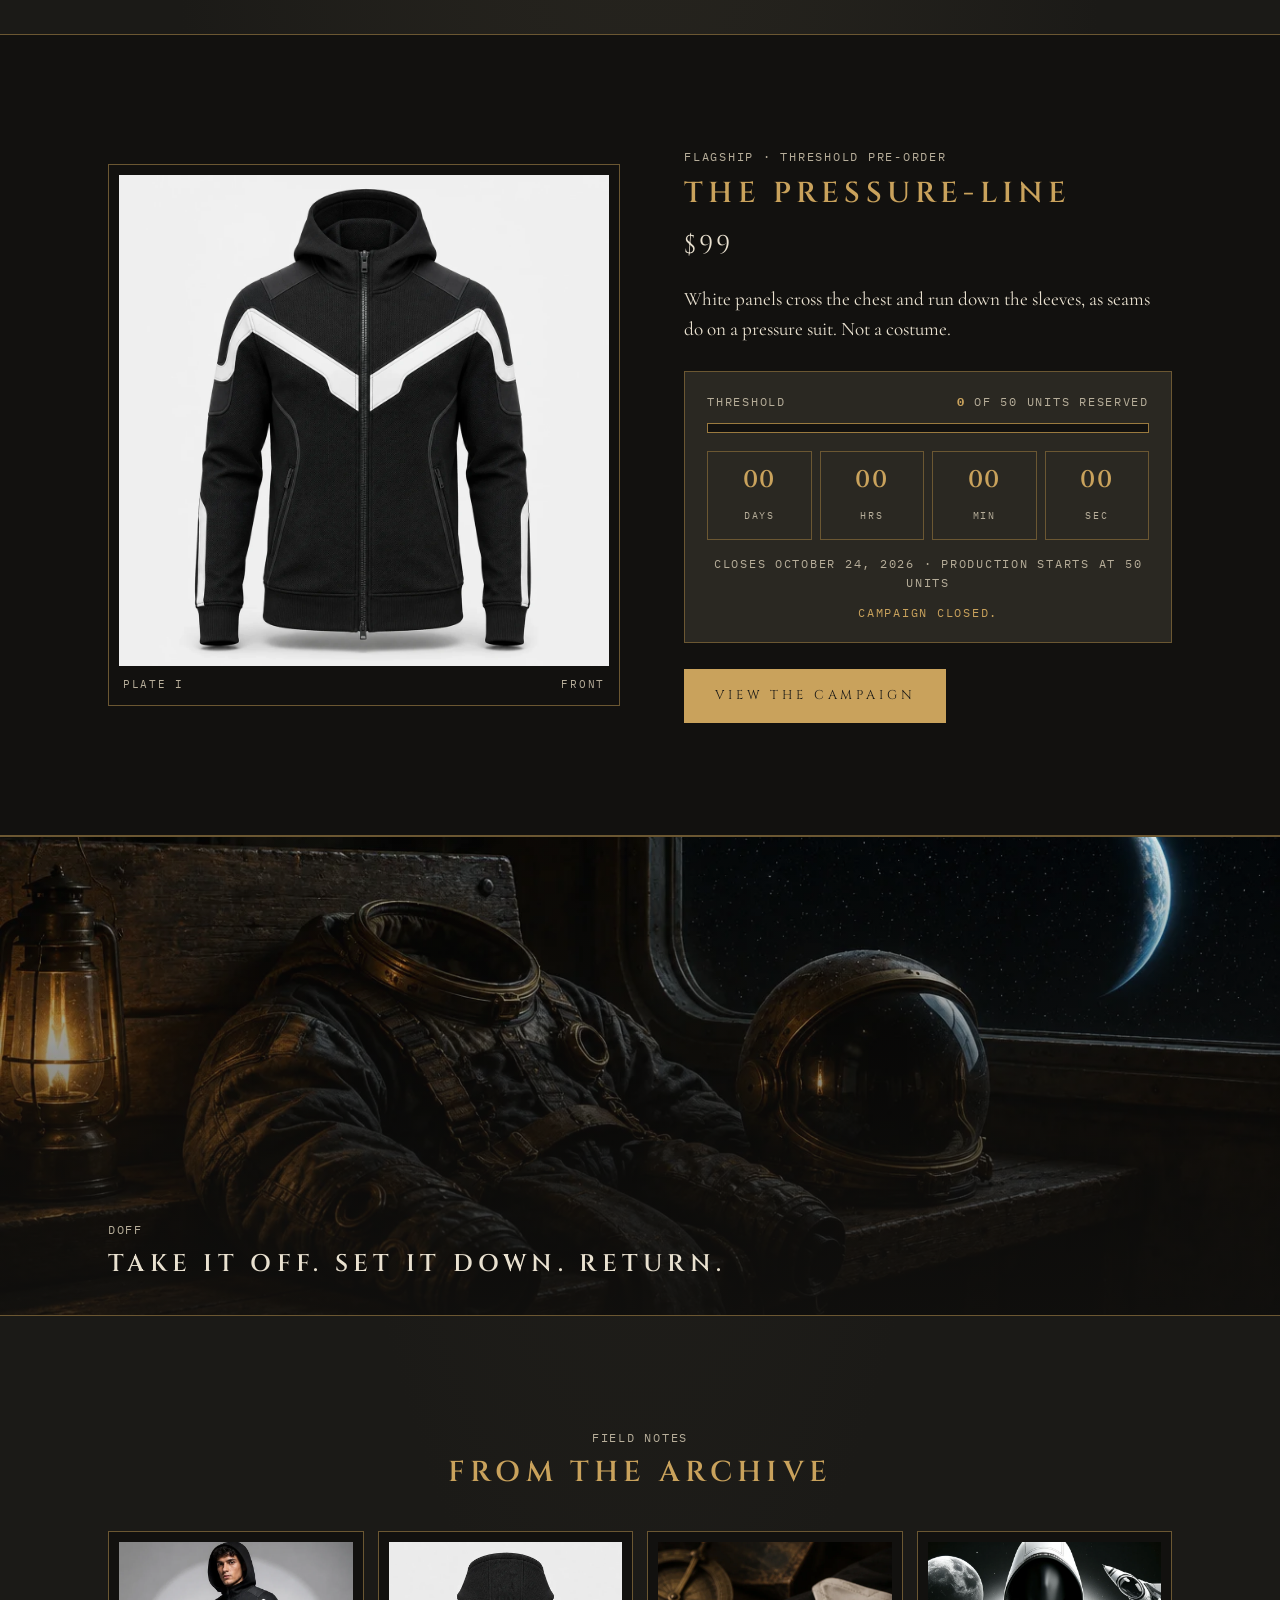
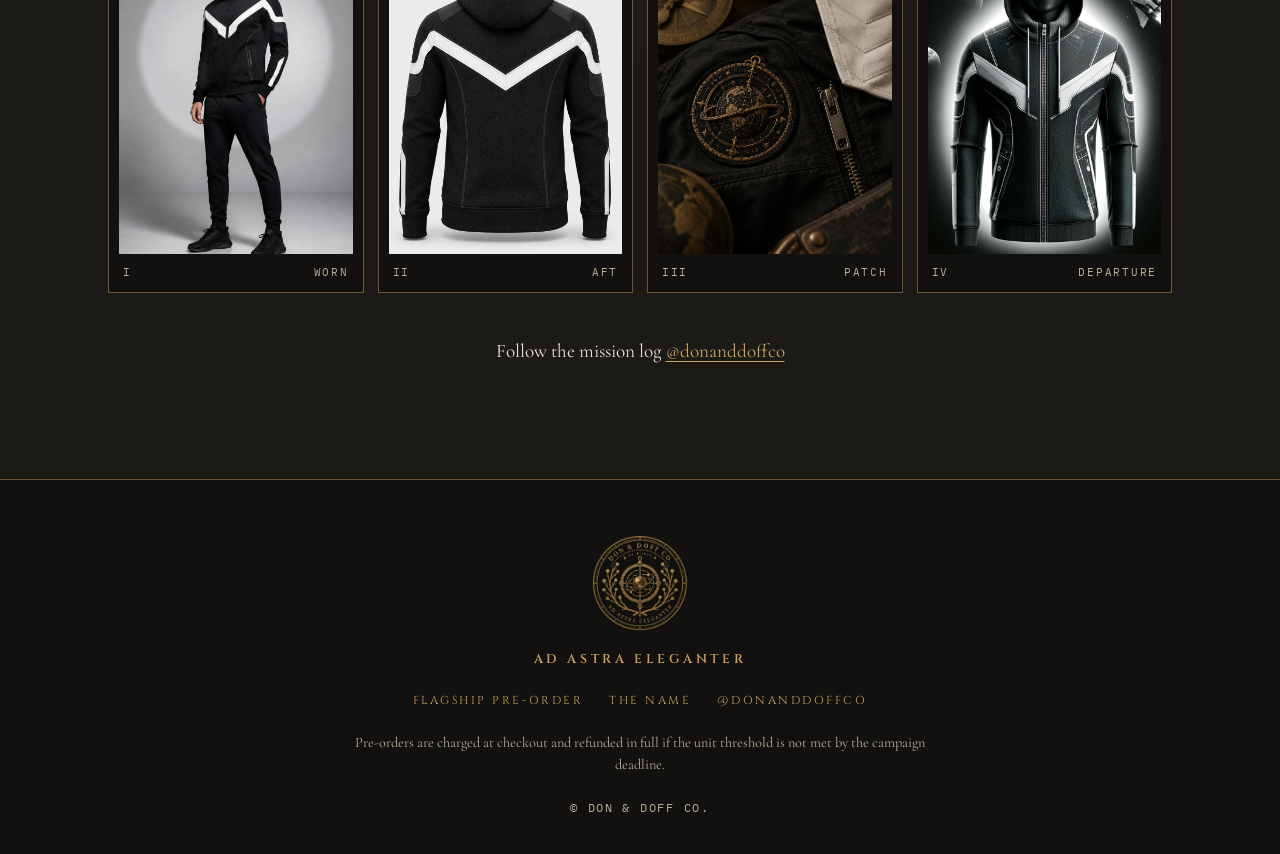
==== commit 0fd3ca31: "Add generated crest, hero scene and imagery; new crest with Ad astra eleganter Co-Authored-By: Claud" ====
--- a/donanddoff/index.html
+++ b/donanddoff/index.html
@@ -22,7 +22,7 @@
 </div></header>
 <main>
 
-<section class="hero"><div class="wrap">
+<section class="hero scene"><div class="bg" role="img" aria-label="An old outfitters' hall at night: a pressure-suit jacket on a brass stand, a helmet, an astrolabe and a moon in the window"></div><div class="wrap">
   <img class="crest" src="images/crest-heritage.webp" alt="Don &amp; Doff Co. crest">
   <p class="stamp tag" style="margin-bottom:10px">Ad astra <b>eleganter</b></p><p class="mono" style="margin-bottom:34px">To the stars, with elegance</p>
   <div class="cta"><a class="btn" href="product.html">Reserve the flagship</a><a class="btn ghost" href="about.html">The name</a></div>
@@ -64,13 +64,15 @@
   </div>
 </div></section>
 
+<div class="band" style="background-image:url(images/doff.webp)" role="img" aria-label="An empty suit and helmet resting on a bench beside a lantern, with Earth in the window"><div class="wrap"><p class="mono">Doff</p><p class="stamp" style="color:var(--bone);font-size:clamp(1rem,2.4vw,1.5rem);letter-spacing:.22em;margin-top:6px">Take it off. Set it down. Return.</p></div></div>
+
 <section><div class="wrap">
   <div class="center"><p class="mono">Field notes</p><h2 style="margin-top:8px">From the archive</h2></div>
   <div style="height:40px"></div>
   <div class="strip">
     <figure class="plate"><img src="images/pl-model.webp" alt="Model in the black and white zip hoodie with black joggers" loading="lazy"><figcaption><span>I</span><span>Worn</span></figcaption></figure>
     <figure class="plate"><img src="images/pl-back.webp" alt="Back of the hoodie with a white chevron across the shoulders" loading="lazy"><figcaption><span>II</span><span>Aft</span></figcaption></figure>
-    <figure class="plate"><img src="images/suit.webp" alt="Black and white pressure suit before a rocket and moon" loading="lazy"><figcaption><span>III</span><span>Suit</span></figcaption></figure>
+    <figure class="plate"><img src="images/patch.webp" alt="Embroidered brass astrolabe patch on black fabric beside a chrome zip and a white chevron panel" loading="lazy"><figcaption><span>III</span><span>Patch</span></figcaption></figure>
     <figure class="plate"><img src="images/hoodie-orbit.webp" alt="Black jacket glowing against a dark sky with two moons and a shuttle" loading="lazy"><figcaption><span>IV</span><span>Departure</span></figcaption></figure>
   </div>
   <p class="center" style="margin-top:44px">Follow the mission log <a data-bind="ig" href="https://instagram.com/donanddoffco" rel="noopener">@donanddoffco</a></p>
--- a/donanddoff/styles.css
+++ b/donanddoff/styles.css
@@ -142,3 +142,16 @@
   nav{gap:14px}
 }
 @media (prefers-reduced-motion:reduce){*{transition:none!important;scroll-behavior:auto!important}}
+
+/* hero scene */
+.hero.scene{position:relative;overflow:hidden;isolation:isolate;padding:clamp(48px,8vw,104px) 0 clamp(64px,9vw,112px)}
+.hero.scene .bg{position:absolute;inset:-4%;z-index:-2;background:url(images/hall.webp) center/cover;animation:drift 38s ease-in-out infinite alternate;transform-origin:62% 45%}
+.hero.scene::after{content:"";position:absolute;inset:0;z-index:-1;background:radial-gradient(ellipse at 50% 42%,rgba(27,26,23,.55) 0,rgba(27,26,23,.9) 62%,var(--ink) 100%)}
+@keyframes drift{from{transform:scale(1) translate3d(0,0,0)}to{transform:scale(1.12) translate3d(-1.5%,-1%,0)}}
+@media (prefers-reduced-motion:reduce){.hero.scene .bg{animation:none}}
+.hero .crest{width:min(70vw,380px)}
+/* band */
+.band{position:relative;min-height:clamp(260px,42vw,480px);display:flex;align-items:flex-end;border-block:1px solid var(--brass-3);background:var(--ink-3) center/cover no-repeat}
+.band::after{content:"";position:absolute;inset:0;background:linear-gradient(180deg,rgba(18,17,15,.1),rgba(18,17,15,.85))}
+.band .wrap{position:relative;z-index:1;padding-block:32px;width:100%}
+.band p{max-width:30em}
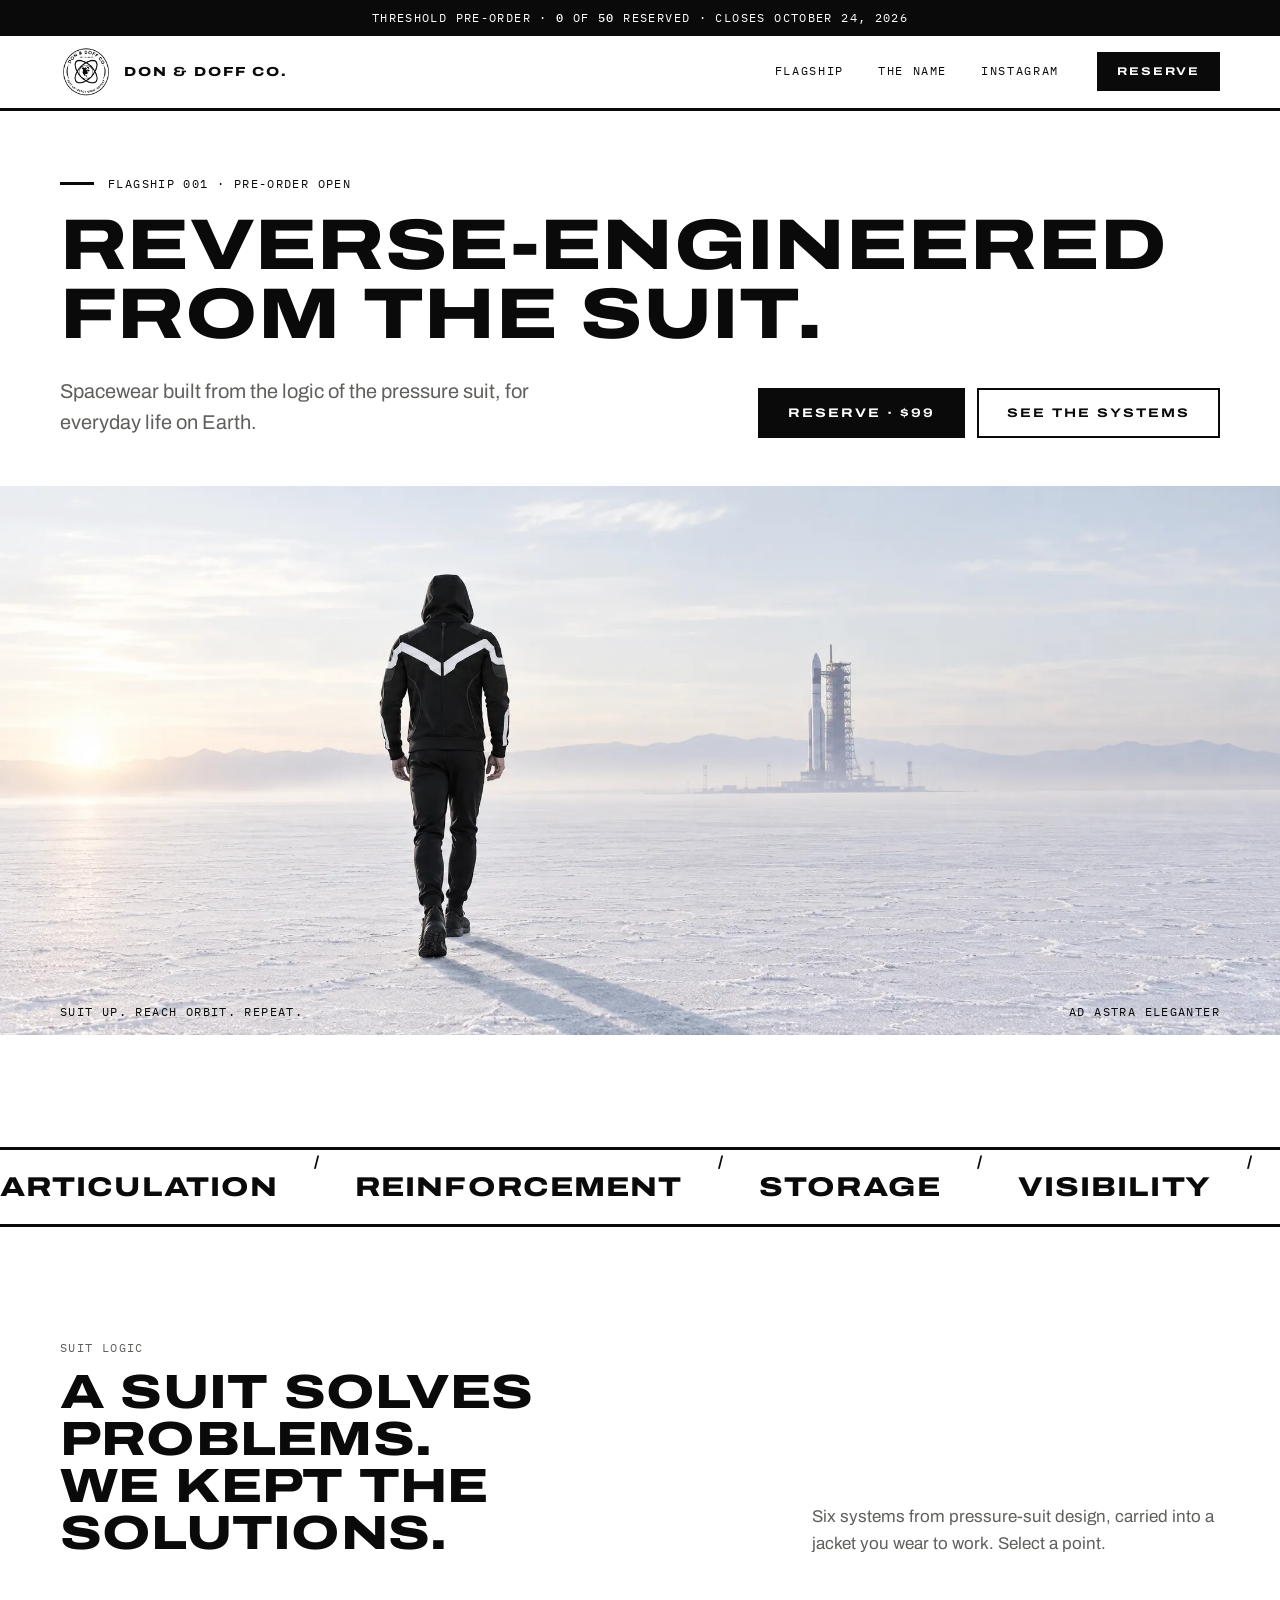
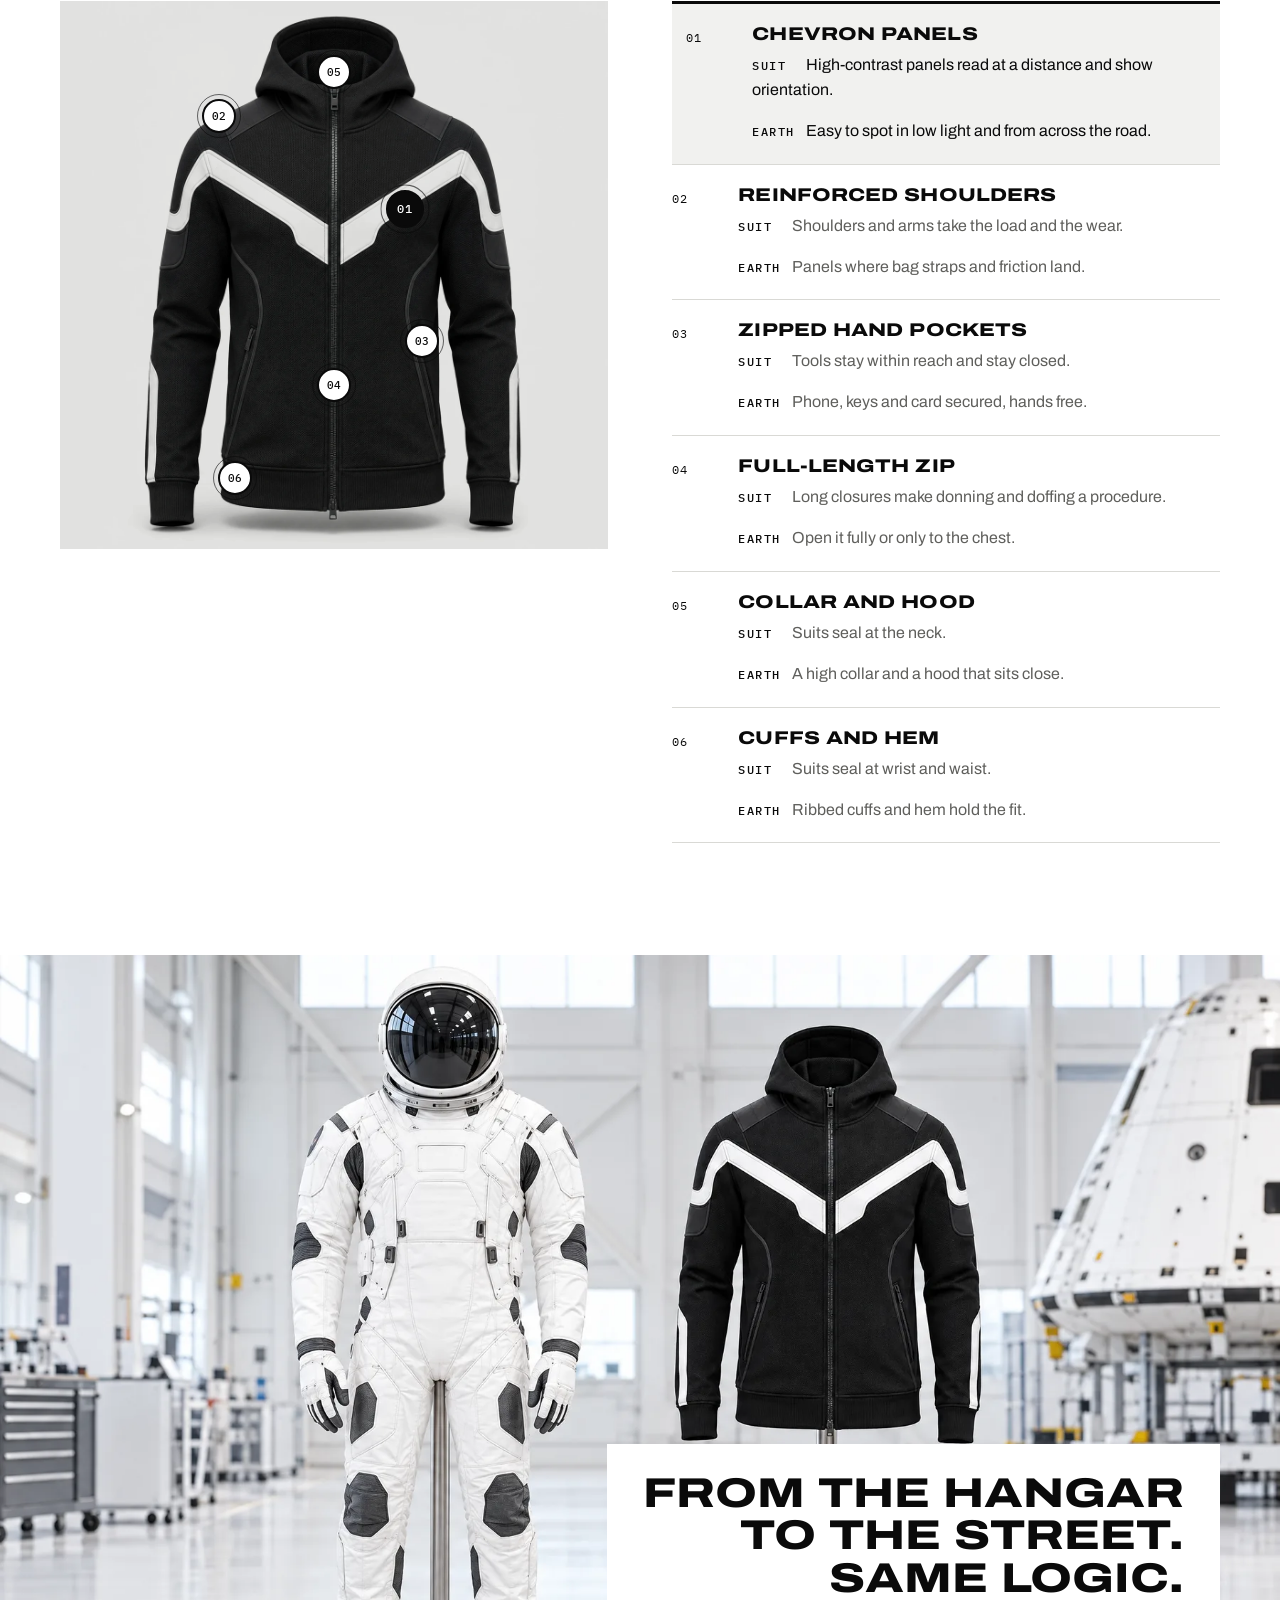
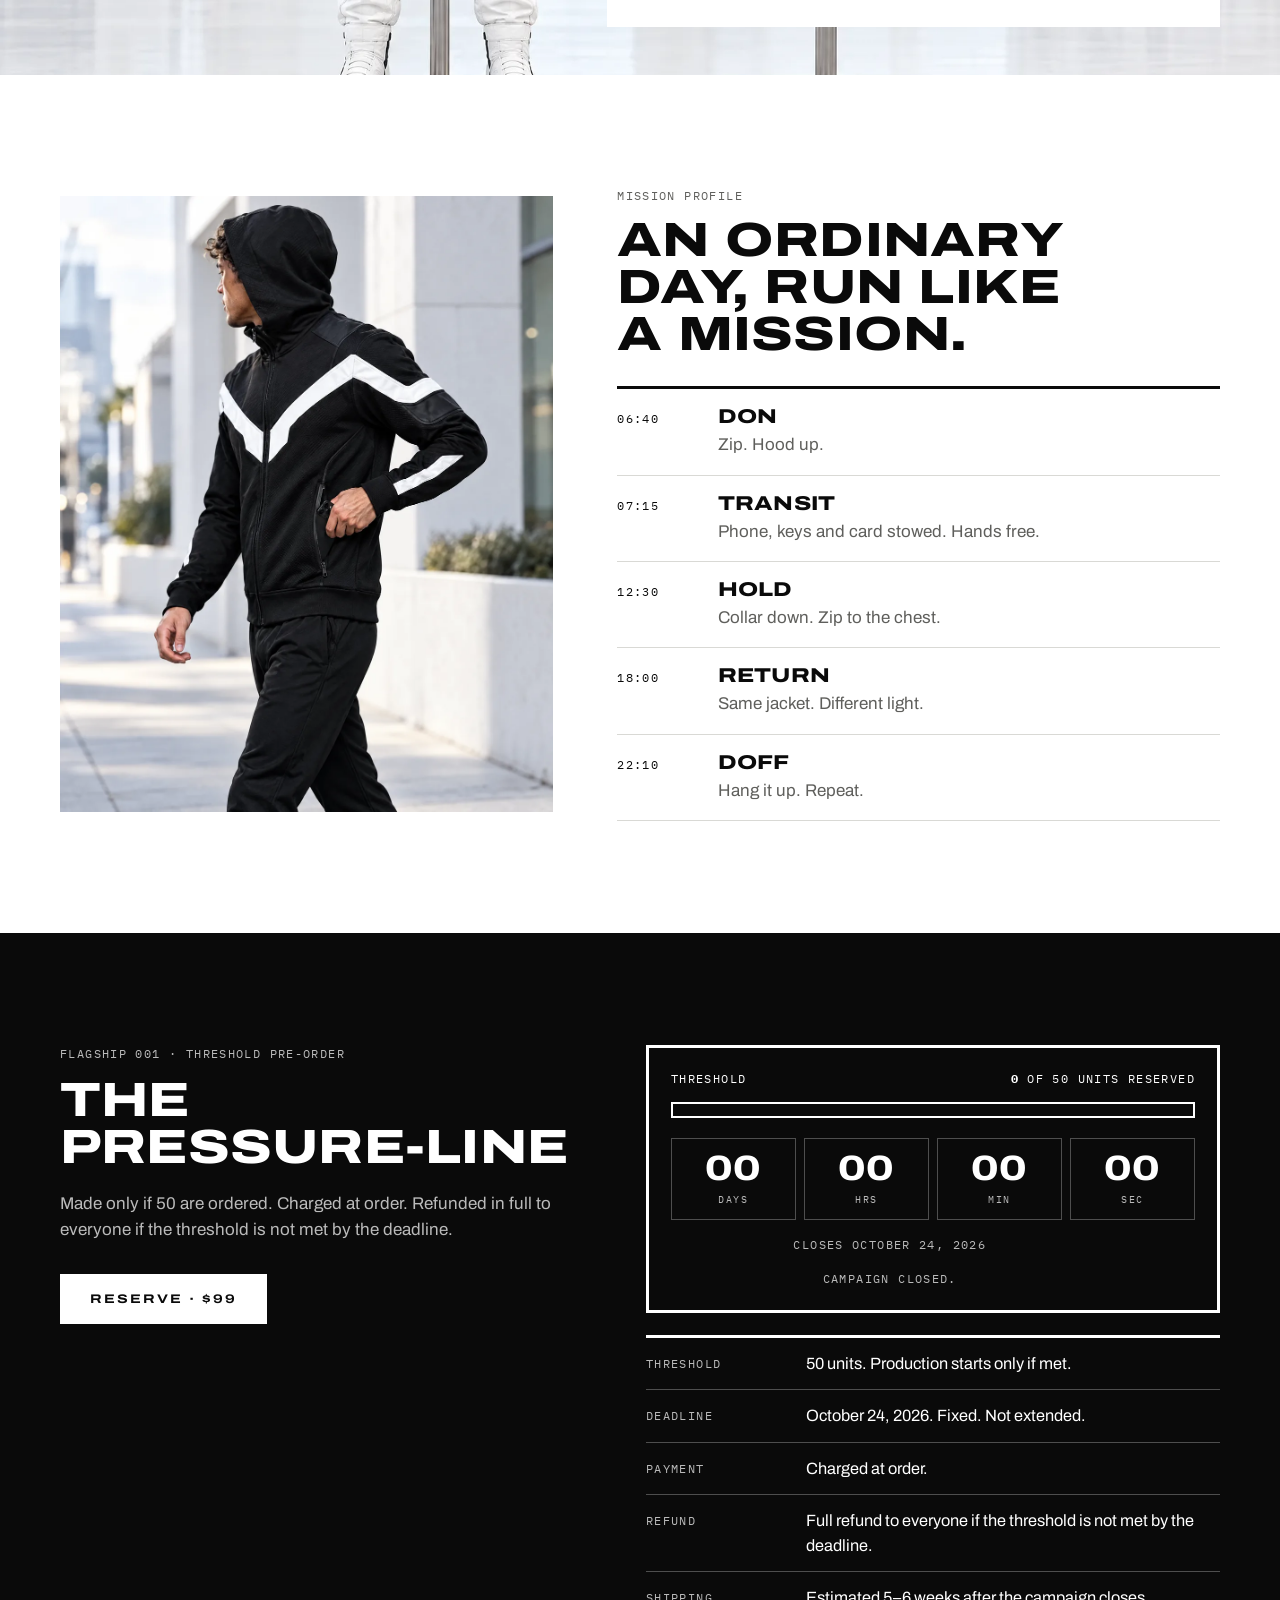
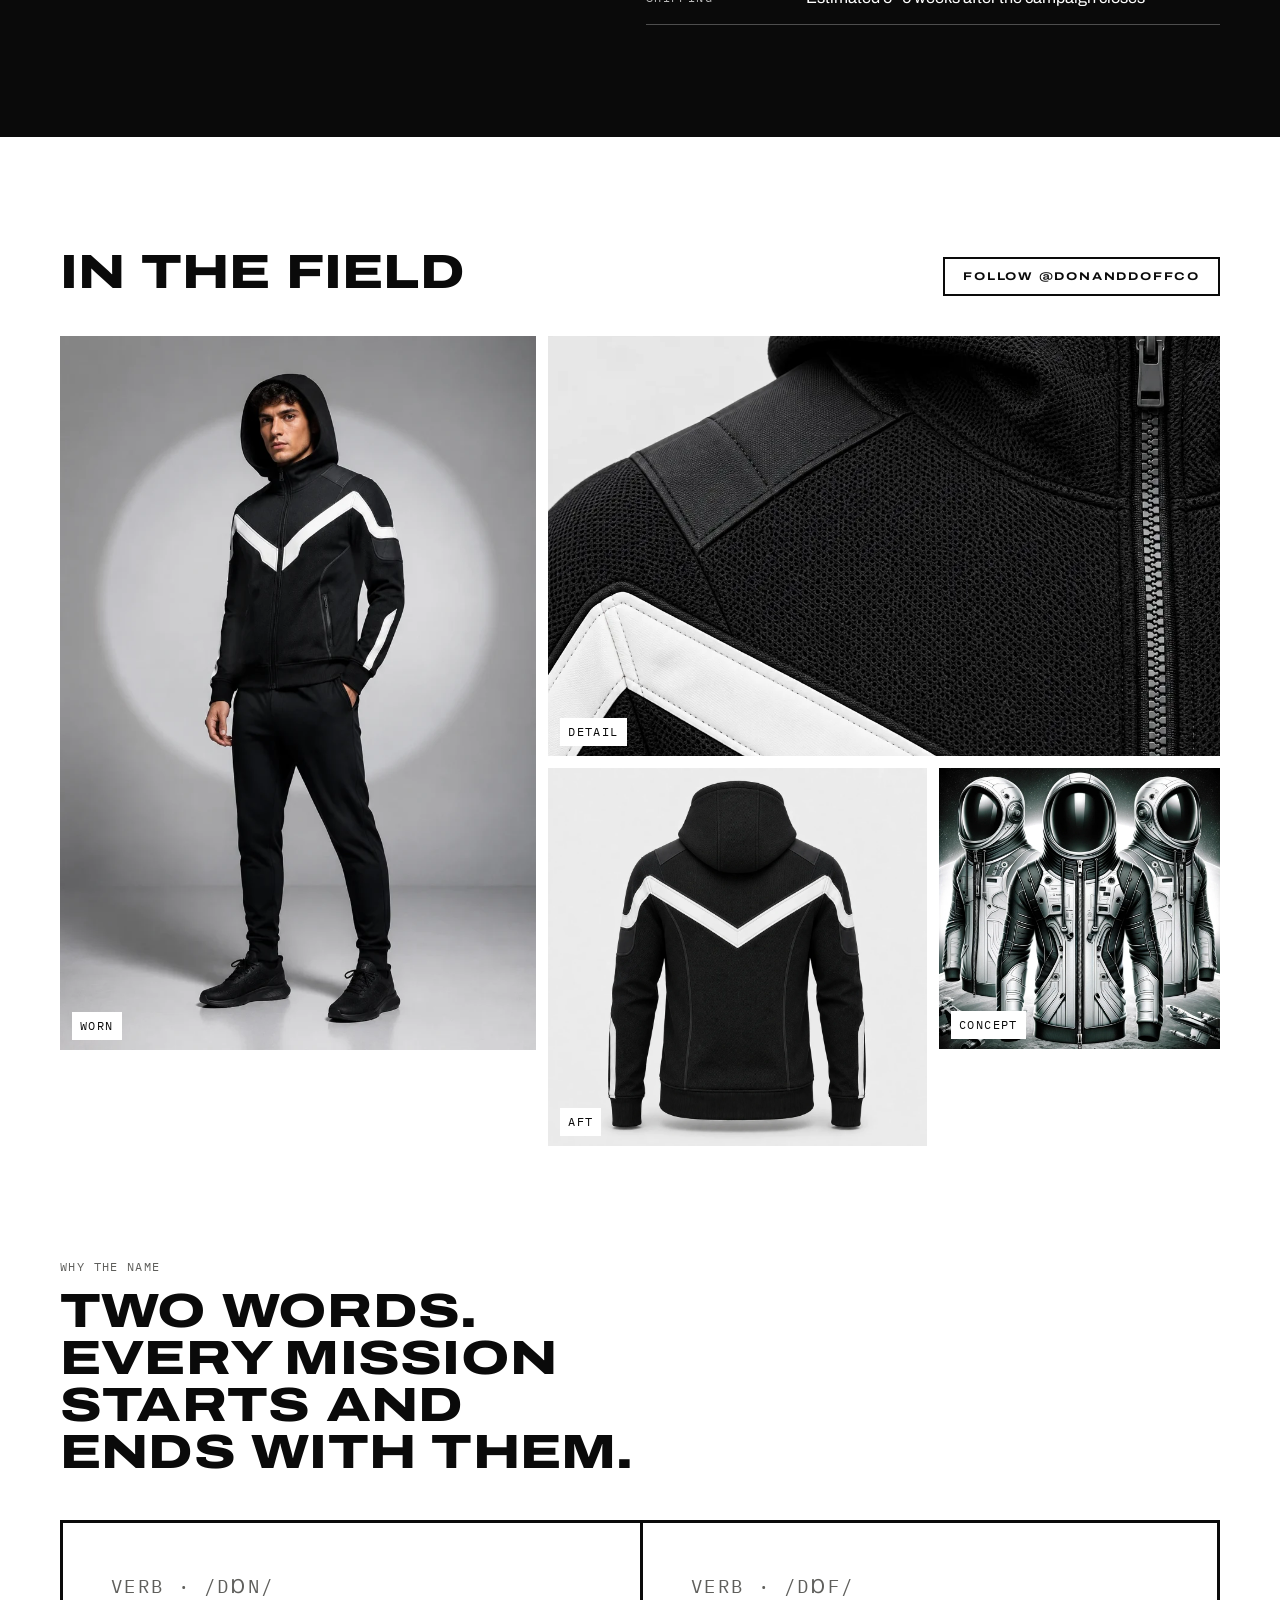
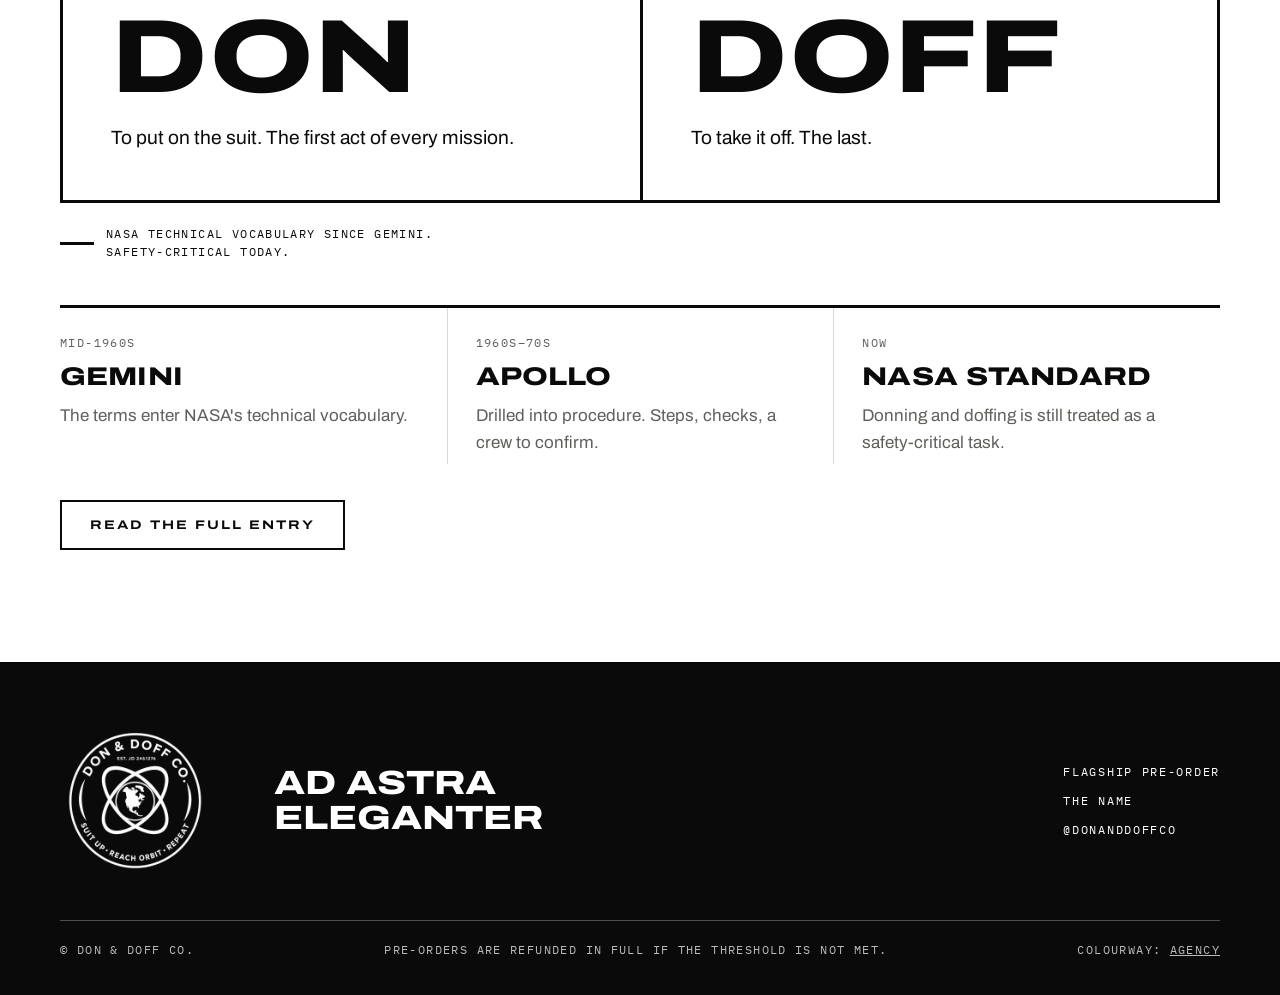
==== commit 411915dc: "v3: reverse-engineered-from-the-suit concept, suit-logic anatomy, campaign imagery, Shopify store wi" ====
--- a/donanddoff/index.html
+++ b/donanddoff/index.html
@@ -1,89 +1,123 @@
 <!doctype html>
-<html lang="en">
+<html lang="en" data-brand="mono">
 <head>
 <meta charset="utf-8">
 <meta name="viewport" content="width=device-width,initial-scale=1">
-<title>Don & Doff Co. — Spacewear Outfitters</title>
-<meta name="description" content="Heritage spacewear outfitters. Ad astra eleganter.">
-<meta name="theme-color" content="#1b1a17">
+<title>Don & Doff Co. — Spacewear</title>
+<meta name="description" content="Spacewear built around donning and doffing. Suit up. Reach orbit. Repeat.">
+<meta name="theme-color" content="#0a0a0a">
 <link rel="icon" href="favicon.png" type="image/png">
-<link rel="preconnect" href="https://fonts.googleapis.com"><link rel="preconnect" href="https://fonts.gstatic.com" crossorigin>
-<link href="https://fonts.googleapis.com/css2?family=Cinzel:wght@500;600;700&family=Cormorant+Garamond:ital,wght@0,400;0,500;1,400&family=IBM+Plex+Mono:wght@400&display=swap" rel="stylesheet">
+<link rel="preconnect" href="https://fonts.googleapis.com"><link rel="preconnect" href="https://fonts.gstatic.com" crossorigin><link href="https://fonts.googleapis.com/css2?family=Archivo:wdth,wght@62..125,100..900&family=IBM+Plex+Mono:wght@400;500&display=swap" rel="stylesheet">
 <link rel="stylesheet" href="styles.css">
 </head>
 <body>
-<header class="site-head"><div class="wrap">
-  <a class="brand" href="index.html"><img src="images/crest-heritage.webp" alt=""><span>DON &amp; DOFF CO.</span></a>
-  <nav aria-label="Primary">
-    <a href="product.html">Flagship</a>
-    <a href="about.html">The Name</a>
-    <a data-bind="ig" href="https://instagram.com/donanddoffco" rel="noopener">Instagram</a>
-  </nav>
-</div></header>
+<header class="top">
+<div class="strip mono">Threshold pre-order · <b data-bind="reserved">0</b> of <b data-bind="threshold">50</b> reserved · Closes <span data-bind="ends"></span></div>
+<div class="bar"><div class="wrap">
+  <a class="brand" href="index.html" aria-label="Don &amp; Doff Co. home"><img src="images/logo-black.webp" alt=""><span>Don &amp; Doff Co.</span></a>
+  <nav aria-label="Primary"><a href="product.html">Flagship</a><a href="about.html">The name</a><a class="opt" data-bind="ig" data-keep href="https://instagram.com/donanddoffco" rel="noopener">Instagram</a></nav>
+  <a class="btn sm" href="product.html">Reserve</a>
+</div></div>
+</header>
 <main>
 
-<section class="hero scene"><div class="bg" role="img" aria-label="An old outfitters' hall at night: a pressure-suit jacket on a brass stand, a helmet, an astrolabe and a moon in the window"></div><div class="wrap">
-  <img class="crest" src="images/crest-heritage.webp" alt="Don &amp; Doff Co. crest">
-  <p class="stamp tag" style="margin-bottom:10px">Ad astra <b>eleganter</b></p><p class="mono" style="margin-bottom:34px">To the stars, with elegance</p>
-  <div class="cta"><a class="btn" href="product.html">Reserve the flagship</a><a class="btn ghost" href="about.html">The name</a></div>
+<section class="hero2"><div class="wrap">
+  <p class="mono eyebrow">Flagship 001 · Pre-order open</p>
+  <h1>Reverse-engineered<br><em>from the suit.</em></h1>
+  <div class="hero-row">
+    <p class="lead">Spacewear built from the logic of the pressure suit, for everyday life on Earth.</p>
+    <div class="cta"><a class="btn" href="product.html">Reserve · $99</a><a class="btn line" href="#suit-logic">See the systems</a></div>
+  </div>
+</div>
+<figure class="bleed"><img src="images/hero-salt.webp" alt="A person in the black and white Pressure-Line jacket walking across a white salt flat at dawn toward a rocket on its launch pad"><figcaption class="mono wrap"><span>Suit up. Reach orbit. Repeat.</span><span>Ad astra eleganter</span></figcaption></figure>
+</section>
+
+<div class="ticker" aria-hidden="true"><div class="track">
+  <span>Articulation</span><i>/</i><span>Reinforcement</span><i>/</i><span>Storage</span><i>/</i><span>Visibility</span><i>/</i><span>Closure</span><i>/</i><span>Articulation</span><i>/</i><span>Reinforcement</span><i>/</i><span>Storage</span><i>/</i><span>Visibility</span><i>/</i><span>Closure</span><i>/</i><span>Articulation</span><i>/</i><span>Reinforcement</span><i>/</i><span>Storage</span><i>/</i><span>Visibility</span><i>/</i><span>Closure</span><i>/</i><span>Articulation</span><i>/</i><span>Reinforcement</span><i>/</i><span>Storage</span><i>/</i><span>Visibility</span><i>/</i><span>Closure</span><i>/</i><span>Articulation</span><i>/</i><span>Reinforcement</span><i>/</i><span>Storage</span><i>/</i><span>Visibility</span><i>/</i><span>Closure</span><i>/</i>
+</div></div>
+
+<section id="suit-logic"><div class="wrap">
+  <div class="head-row"><div><p class="mono mute">Suit logic</p><h2 style="margin-top:12px;max-width:11em">A suit solves problems. We kept the solutions.</h2></div>
+  <p class="mute" style="max-width:24em">Six systems from pressure-suit design, carried into a jacket you wear to work. Select a point.</p></div>
+  <div class="anat">
+  <div class="anat-img"><img src="images/pl-front.webp" alt="Front of the Pressure-Line jacket with numbered callouts"><button type="button" class="pin" data-i="0" style="left:63%;top:38%" aria-label="Chevron panels">01</button><button type="button" class="pin" data-i="1" style="left:29%;top:21%" aria-label="Reinforced shoulders">02</button><button type="button" class="pin" data-i="2" style="left:66%;top:62%" aria-label="Zipped hand pockets">03</button><button type="button" class="pin" data-i="3" style="left:50%;top:70%" aria-label="Full-length zip">04</button><button type="button" class="pin" data-i="4" style="left:50%;top:13%" aria-label="Collar and hood">05</button><button type="button" class="pin" data-i="5" style="left:32%;top:87%" aria-label="Cuffs and hem">06</button></div>
+  <ol class="anat-list"><li data-i="0" tabindex="0"><span class="n mono">01</span><div><h3>Chevron panels</h3><p><b class="mono">Suit</b> High-contrast panels read at a distance and show orientation.</p><p><b class="mono">Earth</b> Easy to spot in low light and from across the road.</p></div></li><li data-i="1" tabindex="0"><span class="n mono">02</span><div><h3>Reinforced shoulders</h3><p><b class="mono">Suit</b> Shoulders and arms take the load and the wear.</p><p><b class="mono">Earth</b> Panels where bag straps and friction land.</p></div></li><li data-i="2" tabindex="0"><span class="n mono">03</span><div><h3>Zipped hand pockets</h3><p><b class="mono">Suit</b> Tools stay within reach and stay closed.</p><p><b class="mono">Earth</b> Phone, keys and card secured, hands free.</p></div></li><li data-i="3" tabindex="0"><span class="n mono">04</span><div><h3>Full-length zip</h3><p><b class="mono">Suit</b> Long closures make donning and doffing a procedure.</p><p><b class="mono">Earth</b> Open it fully or only to the chest.</p></div></li><li data-i="4" tabindex="0"><span class="n mono">05</span><div><h3>Collar and hood</h3><p><b class="mono">Suit</b> Suits seal at the neck.</p><p><b class="mono">Earth</b> A high collar and a hood that sits close.</p></div></li><li data-i="5" tabindex="0"><span class="n mono">06</span><div><h3>Cuffs and hem</h3><p><b class="mono">Suit</b> Suits seal at wrist and waist.</p><p><b class="mono">Earth</b> Ribbed cuffs and hem hold the fit.</p></div></li></ol>
+</div>
+</div></section>
+
+<section class="split"><figure class="bleed tall"><img src="images/hangar.webp" alt="A white pressure suit and the Pressure-Line jacket on matching stands in an aerospace hangar" style="object-position:50% 40%"></figure>
+<div class="wrap"><p class="pull2">From the hangar<br>to the street.<br><em>Same logic.</em></p></div></section>
+
+<section><div class="wrap day">
+  <figure class="stage2"><img src="images/street.webp" alt="A person in the Pressure-Line jacket sliding a phone into the zip pocket on a bright city street" loading="lazy"></figure>
+  <div>
+    <p class="mono mute">Mission profile</p>
+    <h2 style="margin:12px 0 28px">An ordinary day, run like a mission.</h2>
+    <ol class="log">
+      <li><span class="mono">06:40</span><div><h3>Don</h3><p>Zip. Hood up.</p></div></li>
+      <li><span class="mono">07:15</span><div><h3>Transit</h3><p>Phone, keys and card stowed. Hands free.</p></div></li>
+      <li><span class="mono">12:30</span><div><h3>Hold</h3><p>Collar down. Zip to the chest.</p></div></li>
+      <li><span class="mono">18:00</span><div><h3>Return</h3><p>Same jacket. Different light.</p></div></li>
+      <li><span class="mono">22:10</span><div><h3>Doff</h3><p>Hang it up. Repeat.</p></div></li>
+    </ol>
+  </div>
+</div></section>
+
+<section class="on-band"><div class="wrap campaign">
+  <div>
+    <p class="mono">Flagship 001 · Threshold pre-order</p>
+    <h2>The Pressure-Line</h2>
+    <p>Made only if 50 are ordered. Charged at order. Refunded in full to everyone if the threshold is not met by the deadline.</p>
+    <a class="btn" href="product.html">Reserve · $99</a>
+  </div>
+  <div><div class="gauge" aria-live="polite">
+  <div class="row mono"><span>Threshold</span><span><b data-bind="reserved"></b> of <span data-bind="threshold"></span> units reserved</span></div>
+  <div class="bar-track" role="progressbar" aria-valuemin="0" aria-valuemax="100" aria-label="Progress toward production threshold"><span></span></div>
+  <div class="count" data-countdown aria-label="Time remaining"><div><b>--</b><span>Days</span></div><div><b>--</b><span>Hrs</span></div><div><b>--</b><span>Min</span></div><div><b>--</b><span>Sec</span></div></div>
+  <p class="foot mono">Closes <span data-bind="ends"></span></p>
+  <p class="foot mono" data-closed hidden>Campaign closed.</p>
+</div><dl class="terms">
+  <div><dt>Threshold</dt><dd><span data-bind="threshold"></span> units. Production starts only if met.</dd></div>
+  <div><dt>Deadline</dt><dd><span data-bind="ends"></span>. Fixed. Not extended.</dd></div>
+  <div><dt>Payment</dt><dd>Charged at order.</dd></div>
+  <div><dt>Refund</dt><dd>Full refund to everyone if the threshold is not met by the deadline.</dd></div>
+  <div><dt>Shipping</dt><dd data-bind="ship"></dd></div>
+</dl></div>
+</div></section>
+
+<section><div class="wrap">
+  <div class="head-row"><h2>In the field</h2><a class="btn line sm" data-bind="ig" data-keep href="https://instagram.com/donanddoffco" rel="noopener">Follow @donanddoffco</a></div>
+  <div class="look">
+    <figure class="a"><img src="images/pl-model.webp" alt="Model in the black and white zip hoodie with black joggers" loading="lazy"><figcaption class="mono">Worn</figcaption></figure>
+    <figure class="b"><img src="images/detail.webp" alt="Close-up of the white chevron panel, reinforced shoulder and zip" loading="lazy" style="object-position:50% 30%"><figcaption class="mono">Detail</figcaption></figure>
+    <figure class="c"><img src="images/pl-back.webp" alt="Back of the jacket with a white chevron across the shoulders" loading="lazy"><figcaption class="mono">Aft</figcaption></figure>
+    <figure class="d"><img src="images/trio.webp" alt="Concept: three visor hoodies" loading="lazy"><figcaption class="mono">Concept</figcaption></figure>
+  </div>
 </div></section>
 
 <section style="padding-top:0"><div class="wrap">
-  <div class="rule" aria-hidden="true"><i></i></div>
-  <div style="height:56px"></div>
-  <div class="entry">
-    <dl>
-      <div><dt>Don <small>verb · /dɒn/</small></dt><dd>To put on the suit. The first act of every mission.</dd></div>
-      <div><dt>Doff <small>verb · /dɒf/</small></dt><dd>To take it off. The last.</dd></div>
-    </dl>
-    <p class="src mono">NASA technical vocabulary · Gemini to present</p>
+  <p class="mono mute">Why the name</p>
+  <h2 style="margin-top:12px;max-width:14em">Two words. Every mission starts and ends with them.</h2>
+  <div class="defs">
+    <div><p class="mono ipa">verb · /dɒn/</p><h3>Don</h3><p>To put on the suit. The first act of every mission.</p></div>
+    <div><p class="mono ipa">verb · /dɒf/</p><h3>Doff</h3><p>To take it off. The last.</p></div>
   </div>
-  <ul class="checklist">
-    <li><span class="n">01</span><span class="t">Don</span><span class="s">Departure</span></li>
-    <li><span class="n">02</span><span class="t">Reach orbit</span><span class="s">Mission</span></li>
-    <li><span class="n">03</span><span class="t">Doff</span><span class="s">Return</span></li>
-    <li><span class="n">04</span><span class="t">Repeat</span><span class="s">Always</span></li>
-  </ul>
-</div></section>
-
-<section style="background:var(--ink-3);border-block:1px solid var(--brass-3)"><div class="wrap feature">
-  <figure class="plate"><img src="images/pl-front.webp" alt="Black zip hoodie with white chevron panels across the chest and stripes down the sleeves" loading="lazy"><figcaption><span>Plate I</span><span>Front</span></figcaption></figure>
-  <div>
-    <p class="mono">Flagship · Threshold pre-order</p>
-    <h2 style="margin:10px 0 14px">The Pressure-Line</h2>
-    <p class="price">$99</p>
-    <p>White panels cross the chest and run down the sleeves, as seams do on a pressure suit. Not a costume.</p>
-<div class="gauge" aria-live="polite">
-  <div class="row"><span class="mono">Threshold</span><span class="mono"><b data-bind="reserved" style="color:var(--brass)"></b> of <span data-bind="threshold"></span> units reserved</span></div>
-  <div class="bar" role="progressbar" aria-valuemin="0" aria-valuemax="100" aria-label="Progress toward production threshold"><span></span></div>
-  <div class="count" data-countdown aria-label="Time remaining"><div><b>--</b><span>Days</span></div><div><b>--</b><span>Hrs</span></div><div><b>--</b><span>Min</span></div><div><b>--</b><span>Sec</span></div></div>
-  <p class="mono" style="margin-top:14px;text-align:center">Closes <span data-bind="ends"></span> · Production starts at <span data-bind="threshold"></span> units</p>
-  <p class="mono" data-closed hidden style="margin-top:10px;text-align:center;color:var(--brass)">Campaign closed.</p>
-</div>
-    <a class="btn" href="product.html">View the campaign</a>
+  <p class="src mono">NASA technical vocabulary since Gemini. Safety-critical today.</p>
+  <div class="steps">
+    <div><p class="mono">Mid-1960s</p><h3>Gemini</h3><p>The terms enter NASA's technical vocabulary.</p></div>
+    <div><p class="mono">1960s–70s</p><h3>Apollo</h3><p>Drilled into procedure. Steps, checks, a crew to confirm.</p></div>
+    <div><p class="mono">Now</p><h3>NASA standard</h3><p>Donning and doffing is still treated as a safety-critical task.</p></div>
   </div>
-</div></section>
-
-<div class="band" style="background-image:url(images/doff.webp)" role="img" aria-label="An empty suit and helmet resting on a bench beside a lantern, with Earth in the window"><div class="wrap"><p class="mono">Doff</p><p class="stamp" style="color:var(--bone);font-size:clamp(1rem,2.4vw,1.5rem);letter-spacing:.22em;margin-top:6px">Take it off. Set it down. Return.</p></div></div>
-
-<section><div class="wrap">
-  <div class="center"><p class="mono">Field notes</p><h2 style="margin-top:8px">From the archive</h2></div>
-  <div style="height:40px"></div>
-  <div class="strip">
-    <figure class="plate"><img src="images/pl-model.webp" alt="Model in the black and white zip hoodie with black joggers" loading="lazy"><figcaption><span>I</span><span>Worn</span></figcaption></figure>
-    <figure class="plate"><img src="images/pl-back.webp" alt="Back of the hoodie with a white chevron across the shoulders" loading="lazy"><figcaption><span>II</span><span>Aft</span></figcaption></figure>
-    <figure class="plate"><img src="images/patch.webp" alt="Embroidered brass astrolabe patch on black fabric beside a chrome zip and a white chevron panel" loading="lazy"><figcaption><span>III</span><span>Patch</span></figcaption></figure>
-    <figure class="plate"><img src="images/hoodie-orbit.webp" alt="Black jacket glowing against a dark sky with two moons and a shuttle" loading="lazy"><figcaption><span>IV</span><span>Departure</span></figcaption></figure>
-  </div>
-  <p class="center" style="margin-top:44px">Follow the mission log <a data-bind="ig" href="https://instagram.com/donanddoffco" rel="noopener">@donanddoffco</a></p>
+  <p style="margin-top:36px"><a class="btn line" href="about.html">Read the full entry</a></p>
 </div></section>
 </main>
 <footer><div class="wrap">
-  <img src="images/crest-heritage.webp" alt="Don &amp; Doff Co. crest">
-  <p class="stamp" style="color:var(--brass);font-size:.8rem">Ad astra eleganter</p>
-  <div class="links"><a href="product.html">Flagship pre-order</a><a href="about.html">The name</a><a data-bind="ig" href="https://instagram.com/donanddoffco" rel="noopener">Instagram</a></div>
-  <p class="fine">Pre-orders are charged at checkout and refunded in full if the unit threshold is not met by the campaign deadline.</p>
-  <p class="mono" style="margin-top:22px">&copy; Don &amp; Doff Co.</p>
+  <div class="grid">
+    <img src="images/logo-white.webp" alt="Don &amp; Doff Co. crest">
+    <p class="motto">Ad astra<br>eleganter</p>
+    <div class="links"><a href="product.html">Flagship pre-order</a><a href="about.html">The name</a><a data-bind="ig" href="https://instagram.com/donanddoffco" rel="noopener">@donanddoffco</a></div>
+  </div>
+  <div class="fine mono"><span>&copy; Don &amp; Doff Co.</span><span>Pre-orders are refunded in full if the threshold is not met.</span><span>Colourway: <a href="agency/index.html">Agency</a></span></div>
 </div></footer>
 <script src="script.js"></script>
 </body>
--- a/donanddoff/styles.css
+++ b/donanddoff/styles.css
@@ -1,157 +1,240 @@
+/* Don & Doff Co. — modern legacy. Light ground, ink type, one colourway switch (data-brand). */
 :root{
-  --ink:#1b1a17; --ink-2:#2a2822; --ink-3:#12110f;
-  --brass:#c9a25c; --brass-2:#9a7a3f; --brass-3:#6b5732;
-  --bone:#e9e1d0; --bone-dim:#b7ae9a;
-  --serif:"Cormorant Garamond",Georgia,"Times New Roman",serif;
-  --stamp:"Cinzel","Trajan Pro",Georgia,serif;
+  --bg:#fff; --paper:#f1f1ef; --ink:#0a0a0a; --mute:#5f5f5c; --line:#d9d9d5;
+  --band:#0a0a0a; --band-ink:#fff; --band-fill:#fff; --band-btn:#fff; --band-btn-ink:#0a0a0a;
+  --fill:#0a0a0a; --accent:#0a0a0a; --accent-ink:#fff; --spot:#0a0a0a; --bar-line:#0a0a0a;
+  --sans:"Archivo","Helvetica Neue",Arial,sans-serif;
   --mono:"IBM Plex Mono",ui-monospace,Menlo,Consolas,monospace;
-  --gutter:clamp(16px,4vw,48px);
+  --gutter:clamp(16px,4vw,40px);
+  color-scheme:light;
+}
+[data-brand=agency]{
+  --paper:#eef2f9; --ink:#0a1b3f; --mute:#4b5a7a; --line:#cfd8ea;
+  --band:#0b3d91; --band-fill:#fc3d21; --band-btn:#fc3d21; --band-btn-ink:#fff;
+  --fill:#0b3d91; --accent:#0b3d91; --spot:#fc3d21; --bar-line:#fc3d21;
 }
 *{box-sizing:border-box;margin:0;padding:0}
 html{scroll-behavior:smooth}
-body{background:var(--ink);color:var(--bone);font-family:var(--serif);font-size:1.2rem;line-height:1.55;
-  background-image:radial-gradient(ellipse at 50% -10%,#2f2c24 0,transparent 60%);background-repeat:no-repeat;min-height:100vh}
+body{background:var(--bg);color:var(--ink);font-family:var(--sans);font-size:1.0625rem;line-height:1.55;-webkit-font-smoothing:antialiased}
 img{max-width:100%;display:block}
-a{color:var(--brass);text-underline-offset:4px}
-a:hover{color:var(--bone)}
-:focus-visible{outline:2px solid var(--brass);outline-offset:3px}
-.wrap{max-width:1160px;margin:0 auto;padding:0 var(--gutter)}
-.stamp{font-family:var(--stamp);letter-spacing:.28em;text-transform:uppercase;font-weight:600}
-.mono{font-family:var(--mono);font-size:.78rem;letter-spacing:.14em;text-transform:uppercase;color:var(--bone-dim)}
-h1,h2,h3{font-family:var(--stamp);font-weight:600;letter-spacing:.18em;text-transform:uppercase;line-height:1.25;color:var(--brass)}
-h1{font-size:clamp(1.7rem,4.4vw,3rem)} h2{font-size:clamp(1.25rem,2.6vw,1.8rem)} h3{font-size:1rem}
-p+p{margin-top:1em}
+a{color:inherit}
+:focus-visible{outline:3px solid var(--spot);outline-offset:3px}
+.wrap{max-width:1240px;margin:0 auto;padding:0 var(--gutter)}
+.mono{font-family:var(--mono);font-size:.72rem;letter-spacing:.12em;text-transform:uppercase}
+.mute{color:var(--mute)}
+h1,h2,h3{font-weight:800;font-stretch:125%;text-transform:uppercase;line-height:.98;letter-spacing:.005em;text-wrap:balance}
+h1{font-size:clamp(2.2rem,7vw,5rem);overflow-wrap:break-word}
+.hero h1{font-size:clamp(2rem,4.5vw,3.6rem)} h2{font-size:clamp(1.6rem,4vw,3rem);overflow-wrap:break-word} h3{font-size:1.15rem;line-height:1.15}
+p{max-width:38em} p+p{margin-top:1em}
+section{padding-block:clamp(56px,9vw,112px)}
+
+/* buttons */
+.btn{display:inline-flex;align-items:center;gap:10px;padding:17px 28px;background:var(--accent);color:var(--accent-ink);border:2px solid var(--accent);
+  font:700 .78rem/1 var(--sans);font-stretch:125%;letter-spacing:.16em;text-transform:uppercase;text-decoration:none;cursor:pointer;transition:background .15s,color .15s}
+.btn:hover{background:transparent;color:var(--accent)}
+.btn.line{background:transparent;color:var(--ink);border-color:var(--ink)}
+.btn.line:hover{background:var(--ink);color:var(--bg)}
+.btn.sm{padding:12px 18px;font-size:.7rem}
+.on-band .btn{background:var(--band-btn);color:var(--band-btn-ink);border-color:var(--band-btn)}
+.on-band .btn:hover{background:transparent;color:var(--band-btn)}
 
 /* header */
-.site-head{border-bottom:1px solid var(--brass-3);position:sticky;top:0;z-index:20;background:rgba(27,26,23,.94);backdrop-filter:blur(6px)}
-.site-head .wrap{display:flex;align-items:center;justify-content:space-between;height:68px;gap:16px}
-.brand{display:flex;align-items:center;gap:12px;text-decoration:none;color:var(--brass)}
-.brand img{width:44px;height:44px}
-.brand span{font-family:var(--stamp);letter-spacing:.24em;font-size:.85rem;font-weight:700}
-nav{display:flex;gap:clamp(14px,3vw,34px)}
-nav a{font-family:var(--stamp);font-size:.72rem;letter-spacing:.24em;text-transform:uppercase;text-decoration:none;color:var(--bone-dim);padding:6px 0;border-bottom:1px solid transparent}
-nav a:hover,nav a[aria-current]{color:var(--brass);border-color:var(--brass-2)}
-
-/* buttons */
-.btn{display:inline-block;font-family:var(--stamp);font-size:.8rem;letter-spacing:.3em;text-transform:uppercase;text-decoration:none;
-  padding:16px 30px;border:1px solid var(--brass);color:var(--ink);background:var(--brass);cursor:pointer;transition:background .2s,color .2s}
-.btn:hover{background:transparent;color:var(--brass)}
-.btn.ghost{background:transparent;color:var(--brass)} .btn.ghost:hover{background:var(--brass);color:var(--ink)}
-.btn[disabled]{opacity:.45;cursor:not-allowed}
-
-/* rules & ornaments */
-.rule{display:flex;align-items:center;gap:18px;color:var(--brass-2);margin:0 auto;max-width:420px}
-.rule::before,.rule::after{content:"";flex:1;height:1px;background:linear-gradient(90deg,transparent,var(--brass-3))}
-.rule::after{transform:scaleX(-1)}
-.rule i{width:7px;height:7px;transform:rotate(45deg);border:1px solid var(--brass-2)}
-section{padding:clamp(56px,9vw,112px) 0}
-.center{text-align:center}
-.lede{max-width:34em;margin:1em auto 0;color:var(--bone-dim)}
+.top{position:sticky;top:0;z-index:30;background:var(--bg)}
+.strip{background:var(--band);color:var(--band-ink);text-align:center;padding:9px var(--gutter)}
+.strip b{font-weight:500}
+.bar{border-bottom:3px solid var(--bar-line)}
+.bar .wrap{display:flex;align-items:center;gap:clamp(12px,3vw,40px);height:72px}
+.brand{display:flex;align-items:center;gap:12px;text-decoration:none;margin-right:auto}
+.brand img{width:52px;height:52px}
+.brand span{font-weight:800;font-stretch:125%;letter-spacing:.14em;font-size:.82rem;text-transform:uppercase}
+.bar nav{display:flex;gap:clamp(14px,3vw,34px)}
+.bar nav a{font-family:var(--mono);font-size:.74rem;letter-spacing:.14em;text-transform:uppercase;text-decoration:none;padding:6px 0;border-bottom:2px solid transparent}
+.bar nav a:hover,.bar nav a[aria-current]{border-color:var(--spot)}
 
 /* hero */
-.hero{padding:clamp(40px,7vw,88px) 0 clamp(56px,8vw,96px);text-align:center}
-.hero .crest{width:min(78vw,430px);margin:0 auto 36px;filter:drop-shadow(0 0 50px rgba(201,162,92,.12))}
-.hero .tag{font-size:clamp(1.05rem,2.2vw,1.45rem);letter-spacing:.34em;margin-bottom:34px;color:var(--bone)}
-.hero .tag b{color:var(--brass);font-weight:600}
-.hero .cta{display:flex;gap:16px;justify-content:center;flex-wrap:wrap}
-
-/* dictionary entry */
-.entry{max-width:760px;margin:0 auto;border:1px solid var(--brass-3);padding:clamp(28px,5vw,56px);position:relative;background:linear-gradient(var(--ink-2),var(--ink))}
-.entry::before{content:"";position:absolute;inset:6px;border:1px solid rgba(107,87,50,.45);pointer-events:none}
-.entry dl{display:grid;gap:28px}
-.entry dt{font-family:var(--stamp);letter-spacing:.2em;color:var(--brass);font-size:1.25rem;text-transform:uppercase}
-.entry dt small{font-family:var(--mono);font-size:.72rem;letter-spacing:.1em;color:var(--bone-dim);text-transform:none;margin-left:10px}
-.entry dd{margin-top:4px}
-.entry .src{margin-top:26px;text-align:center}
-
-/* checklist */
-.checklist{list-style:none;max-width:640px;margin:44px auto 0;border-top:1px solid var(--brass-3)}
-.checklist li{display:flex;gap:18px;align-items:baseline;padding:18px 0;border-bottom:1px solid var(--brass-3)}
-.checklist .n{font-family:var(--mono);color:var(--brass-2);font-size:.8rem;min-width:2.4em}
-.checklist .t{flex:1;font-family:var(--stamp);letter-spacing:.2em;text-transform:uppercase;font-size:.95rem}
-.checklist .s{font-family:var(--mono);font-size:.72rem;letter-spacing:.14em;color:var(--brass);text-transform:uppercase}
-
-/* feature */
-.feature{display:grid;grid-template-columns:1.05fr 1fr;gap:clamp(24px,5vw,72px);align-items:center}
-.plate{border:1px solid var(--brass-3);padding:10px;background:var(--ink-3)}
-.plate img{width:100%;aspect-ratio:1;object-fit:cover;filter:saturate(.9)}
-.plate figcaption{font-family:var(--mono);font-size:.68rem;letter-spacing:.16em;text-transform:uppercase;color:var(--bone-dim);padding:10px 4px 2px;display:flex;justify-content:space-between}
-.price{font-family:var(--stamp);font-size:1.6rem;letter-spacing:.12em;color:var(--bone);margin:6px 0 18px}
-
-/* progress */
-.gauge{border:1px solid var(--brass-3);padding:20px 22px;background:var(--ink-2);margin:26px 0}
-.gauge .row{display:flex;justify-content:space-between;gap:12px;flex-wrap:wrap;margin-bottom:12px}
-.bar{height:10px;border:1px solid var(--brass-2);position:relative;background:var(--ink-3)}
-.bar>span{position:absolute;inset:0 auto 0 0;width:0;background:repeating-linear-gradient(90deg,var(--brass) 0 6px,var(--brass-2) 6px 8px);transition:width 1.2s ease}
-.count{display:grid;grid-template-columns:repeat(4,1fr);gap:8px;text-align:center;margin-top:18px}
-.count div{border:1px solid var(--brass-3);padding:10px 4px}
-.count b{display:block;font-family:var(--stamp);font-size:1.5rem;color:var(--brass);font-weight:600;letter-spacing:.06em}
-.count span{font-family:var(--mono);font-size:.64rem;letter-spacing:.18em;text-transform:uppercase;color:var(--bone-dim)}
-
-/* gallery strip */
-.strip{display:grid;grid-template-columns:repeat(4,1fr);gap:14px}
-.strip .plate img{aspect-ratio:3/4}
+.hero{padding-block:clamp(32px,6vw,80px) clamp(48px,7vw,96px)}
+.hero .grid{display:grid;grid-template-columns:1.05fr 1fr;gap:clamp(24px,5vw,72px);align-items:center}
+.hero h1 span{display:block}
+.hero h1 span:nth-child(2){color:var(--spot)}
+.hero .lead{margin:28px 0 32px;font-size:1.2rem;color:var(--mute)}
+.hero .cta{display:flex;gap:12px;flex-wrap:wrap}
+.hero .eyebrow{margin-bottom:22px;display:flex;gap:14px;align-items:center}
+.hero .eyebrow::before{content:"";width:34px;height:3px;background:var(--spot)}
+.stage{background:var(--paper);position:relative;aspect-ratio:1}
+.stage img{width:100%;height:100%;object-fit:cover;mix-blend-mode:multiply}
+.stage figcaption{position:absolute;left:16px;bottom:14px;right:16px;display:flex;justify-content:space-between;color:var(--mute)}
+.stage .tag{position:absolute;top:16px;right:16px;background:var(--ink);color:var(--bg);padding:7px 10px}
+
+/* ticker */
+.ticker{border-block:3px solid var(--ink);overflow:hidden;background:var(--bg)}
+.ticker .track{display:flex;width:max-content;animation:scroll 34s linear infinite}
+.ticker span{font-weight:800;font-stretch:125%;text-transform:uppercase;font-size:clamp(1.1rem,2.4vw,1.7rem);padding:16px 0;white-space:nowrap;letter-spacing:.04em}
+.ticker i{font-style:normal;color:var(--spot);padding:0 clamp(18px,3vw,36px);font-weight:800}
+@keyframes scroll{to{transform:translateX(-50%)}}
+@media (prefers-reduced-motion:reduce){.ticker .track{animation:none}}
+
+/* definitions */
+.defs{display:grid;grid-template-columns:1fr 1fr;border:3px solid var(--ink);margin-top:44px}
+.defs>div{padding:clamp(24px,4vw,48px)}
+.defs>div+div{border-left:3px solid var(--ink)}
+.defs h3{font-size:clamp(2.8rem,9vw,6.5rem);line-height:.9;margin:10px 0 18px}
+.defs .ipa{color:var(--mute)}
+.defs p{font-size:1.2rem}
+.src{margin-top:22px;display:flex;gap:12px;align-items:center}
+.src::before{content:"";width:34px;height:3px;background:var(--spot);flex:none}
+
+/* band (inverted section) */
+.on-band{--bg:var(--band);--ink:var(--band-ink);--mute:rgba(255,255,255,.72);--line:rgba(255,255,255,.28);--fill:var(--band-fill);--spot:var(--band-fill);
+  background:var(--band);color:var(--band-ink)}
+.on-band .gauge{border-color:#fff}
+.campaign{display:grid;grid-template-columns:1fr 1.1fr;gap:clamp(28px,5vw,72px);align-items:start}
+.campaign h2{margin:14px 0 20px}
+.campaign p{color:var(--mute)}
+.campaign .btn{margin-top:30px}
+
+/* gauge + terms */
+.gauge{border:3px solid var(--ink);padding:22px}
+.gauge .row{display:flex;justify-content:space-between;gap:12px;flex-wrap:wrap;margin-bottom:14px}
+.bar-track{height:16px;border:2px solid var(--ink);position:relative}
+.bar-track>span{position:absolute;inset:0 auto 0 0;width:0;background:var(--fill);transition:width 1.2s ease}
+.count{display:grid;grid-template-columns:repeat(4,1fr);gap:8px;margin-top:20px}
+.count div{border:1px solid var(--line);padding:12px 4px;text-align:center}
+.count b{display:block;font-weight:800;font-stretch:125%;font-size:clamp(1.5rem,3.6vw,2.2rem);line-height:1;font-variant-numeric:tabular-nums}
+.count span{display:block;margin-top:6px;font-family:var(--mono);font-size:.62rem;letter-spacing:.16em;text-transform:uppercase;color:var(--mute)}
+.gauge .foot{margin-top:16px;text-align:center}
+.terms{margin-top:22px;border-top:3px solid var(--ink)}
+.terms div{display:grid;grid-template-columns:8.5em 1fr;gap:16px;padding:13px 0;border-bottom:1px solid var(--line)}
+.terms dt{font-family:var(--mono);font-size:.72rem;letter-spacing:.12em;text-transform:uppercase;padding-top:4px;color:var(--mute)}
+.terms dd{font-size:1.02rem}
+
+/* lookbook */
+.look{display:grid;grid-template-columns:repeat(12,1fr);gap:12px;margin-top:40px}
+.look figure{position:relative;background:var(--paper);overflow:hidden}
+.look img{width:100%;height:100%;object-fit:cover}
+.look figcaption{position:absolute;left:12px;bottom:10px;background:var(--bg);padding:5px 8px;color:var(--ink)}
+.look .a{grid-column:span 5;grid-row:span 2;aspect-ratio:2/3}
+.look .b{grid-column:span 7;aspect-ratio:16/10}
+.look .c{grid-column:span 4;aspect-ratio:1}
+.look .d{grid-column:span 3;aspect-ratio:1}
+.head-row{display:flex;justify-content:space-between;align-items:end;gap:24px;flex-wrap:wrap}
+
+/* steps */
+.steps{display:grid;grid-template-columns:repeat(3,1fr);gap:0;border-top:3px solid var(--ink);margin-top:44px}
+.steps>div{padding:26px 28px 8px 0}
+.steps>div+div{padding-left:28px;border-left:1px solid var(--line)}
+.steps h3{margin:10px 0 12px;font-size:1.6rem}
+.steps p{color:var(--mute)}
 
 /* product page */
-.pdp{display:grid;grid-template-columns:1.1fr 1fr;gap:clamp(24px,5vw,64px);align-items:start}
-.gallery .main{border:1px solid var(--brass-3);padding:10px;background:var(--ink-3)}
-.gallery .main img{width:100%;aspect-ratio:1;object-fit:cover}
+.pdp{display:grid;grid-template-columns:1.1fr 1fr;gap:clamp(24px,5vw,72px);align-items:start}
+.gallery{position:sticky;top:130px}
+.gallery .main{background:var(--paper);aspect-ratio:1}
+.gallery .main img{width:100%;height:100%;object-fit:cover;mix-blend-mode:multiply}
 .thumbs{display:grid;grid-template-columns:repeat(5,1fr);gap:8px;margin-top:8px}
-.thumbs button{background:var(--ink-3);border:1px solid var(--brass-3);padding:3px;cursor:pointer;opacity:.6}
-.thumbs button[aria-pressed=true],.thumbs button:hover{opacity:1;border-color:var(--brass)}
-.thumbs img{aspect-ratio:1;object-fit:cover;width:100%}
-.sizes{display:flex;gap:8px;flex-wrap:wrap;margin:10px 0 24px}
+.thumbs button{background:var(--paper);border:2px solid transparent;padding:0;cursor:pointer;aspect-ratio:1}
+.thumbs button[aria-pressed=true]{border-color:var(--ink)}
+.thumbs img{width:100%;height:100%;object-fit:cover;mix-blend-mode:multiply}
+.price{font-weight:800;font-stretch:125%;font-size:2rem;margin:14px 0 18px}
+.sizes{display:flex;gap:8px;flex-wrap:wrap;margin:12px 0 22px}
 .sizes input{position:absolute;opacity:0}
-.sizes label{font-family:var(--stamp);letter-spacing:.14em;font-size:.82rem;min-width:52px;text-align:center;padding:12px 10px;border:1px solid var(--brass-3);cursor:pointer;color:var(--bone-dim)}
-.sizes input:checked+label{border-color:var(--brass);color:var(--ink);background:var(--brass)}
-.sizes input:focus-visible+label{outline:2px solid var(--bone);outline-offset:2px}
-.terms{border:1px solid var(--brass-3);margin-top:30px}
-.terms h3{padding:14px 20px;border-bottom:1px solid var(--brass-3);background:var(--ink-2)}
-.terms dl{display:grid;grid-template-columns:auto 1fr;gap:0}
-.terms dt,.terms dd{padding:13px 20px;border-bottom:1px solid rgba(107,87,50,.5);font-size:1.05rem}
-.terms dt{font-family:var(--mono);font-size:.72rem;letter-spacing:.14em;text-transform:uppercase;color:var(--brass);padding-top:17px}
-.terms dt:last-of-type,.terms dd:last-of-type{border-bottom:0}
-.spec{list-style:none;margin-top:26px}
-.spec li{padding:10px 0 10px 28px;position:relative;border-bottom:1px solid rgba(107,87,50,.4)}
-.spec li::before{content:"□";position:absolute;left:0;color:var(--brass-2);font-family:var(--mono)}
-.note{font-size:.95rem;color:var(--bone-dim);margin-top:14px}
-.status{font-family:var(--mono);font-size:.78rem;letter-spacing:.1em;margin-top:12px;min-height:1.2em;color:var(--brass)}
-
-/* about timeline */
-.timeline{max-width:760px;margin:56px auto 0;position:relative;padding-left:44px}
-.timeline::before{content:"";position:absolute;left:11px;top:6px;bottom:6px;width:1px;background:var(--brass-3)}
-.era{position:relative;padding-bottom:56px}
-.era:last-child{padding-bottom:0}
-.era::before{content:"";position:absolute;left:-39px;top:8px;width:11px;height:11px;transform:rotate(45deg);background:var(--ink);border:1px solid var(--brass)}
-.era .mono{color:var(--brass-2)}
-.era h2{margin:6px 0 12px}
-.pull{font-family:var(--stamp);letter-spacing:.2em;text-transform:uppercase;text-align:center;font-size:clamp(1.1rem,2.6vw,1.6rem);line-height:1.8;color:var(--bone)}
-.pull em{color:var(--brass);font-style:normal}
+.sizes label{min-width:56px;text-align:center;padding:14px 12px;border:2px solid var(--ink);cursor:pointer;font-weight:700;font-stretch:125%;font-size:.82rem;letter-spacing:.08em}
+.sizes input:checked+label{background:var(--ink);color:var(--bg)}
+.sizes input:focus-visible+label{outline:3px solid var(--spot);outline-offset:2px}
+.status{font-family:var(--mono);font-size:.76rem;letter-spacing:.08em;min-height:1.3em;margin-top:12px;color:var(--spot)}
+.spec{list-style:none;margin-top:30px;border-top:3px solid var(--ink)}
+.spec li{padding:12px 0 12px 30px;border-bottom:1px solid var(--line);position:relative}
+.spec li::before{content:"";position:absolute;left:0;top:1.05em;width:13px;height:13px;border:2px solid var(--ink)}
+.note{margin-top:12px;color:var(--mute);font-size:.9rem}
+.pdp .gauge{margin:26px 0}
+
+/* about */
+.era{display:grid;grid-template-columns:minmax(0,.9fr) minmax(0,1.4fr);gap:clamp(20px,5vw,72px);padding-block:clamp(28px,4vw,48px);border-top:3px solid var(--ink)}
+.era .when{font-weight:800;font-stretch:125%;text-transform:uppercase;font-size:clamp(2rem,5.4vw,4rem);line-height:.95}
+.era h3{font-size:1.5rem;margin-bottom:12px}
+.era p{color:var(--mute);font-size:1.15rem}
+.hero-img{aspect-ratio:21/9;overflow:hidden;background:var(--paper)}
+.hero-img img{width:100%;height:100%;object-fit:cover}
+.pull{font-weight:800;font-stretch:125%;text-transform:uppercase;font-size:clamp(1.7rem,5vw,3.8rem);line-height:1.02}
+.pull em{font-style:normal;color:var(--spot)}
 
 /* footer */
-footer{border-top:1px solid var(--brass-3);padding:56px 0 36px;text-align:center;background:var(--ink-3)}
-footer img{width:96px;margin:0 auto 18px}
-footer .links{display:flex;gap:26px;justify-content:center;flex-wrap:wrap;margin:22px 0}
-footer .links a{font-family:var(--stamp);letter-spacing:.22em;font-size:.72rem;text-transform:uppercase;text-decoration:none}
-footer .fine{font-size:.9rem;color:var(--bone-dim);max-width:40em;margin:0 auto}
-
-@media (max-width:820px){
-  .feature,.pdp{grid-template-columns:1fr}
-  .strip{grid-template-columns:repeat(2,1fr)}
+footer{background:var(--band);color:var(--band-ink);padding:64px 0 36px;--spot:var(--band-fill)}
+footer .grid{display:grid;grid-template-columns:auto 1fr auto;gap:clamp(24px,5vw,72px);align-items:center}
+footer img{width:150px}
+footer .motto{font-weight:800;font-stretch:125%;text-transform:uppercase;font-size:clamp(1.3rem,3vw,2.1rem);line-height:1.05}
+footer .links{display:flex;flex-direction:column;gap:10px}
+footer .links a{font-family:var(--mono);font-size:.76rem;letter-spacing:.14em;text-transform:uppercase;text-decoration:none}
+footer .links a:hover{text-decoration:underline;text-underline-offset:4px}
+footer .fine{margin-top:44px;padding-top:20px;border-top:1px solid rgba(255,255,255,.28);display:flex;justify-content:space-between;gap:16px;flex-wrap:wrap;color:rgba(255,255,255,.72)}
+
+@media (max-width:860px){
+  .hero .grid,.campaign,.pdp,.era,footer .grid{grid-template-columns:1fr}
+  .gallery{position:static}
+  .defs{grid-template-columns:1fr}.defs>div+div{border-left:0;border-top:3px solid var(--ink)}
+  .steps{grid-template-columns:1fr}.steps>div+div{padding-left:0;border-left:0;border-top:1px solid var(--line)}
+  .look .a{grid-column:span 6;grid-row:auto}.look .b{grid-column:span 6}.look .c,.look .d{grid-column:span 6}
+  .look .a{aspect-ratio:3/4}.look .b{aspect-ratio:16/10}
   .brand span{display:none}
-  nav{gap:14px}
-}
-@media (prefers-reduced-motion:reduce){*{transition:none!important;scroll-behavior:auto!important}}
-
-/* hero scene */
-.hero.scene{position:relative;overflow:hidden;isolation:isolate;padding:clamp(48px,8vw,104px) 0 clamp(64px,9vw,112px)}
-.hero.scene .bg{position:absolute;inset:-4%;z-index:-2;background:url(images/hall.webp) center/cover;animation:drift 38s ease-in-out infinite alternate;transform-origin:62% 45%}
-.hero.scene::after{content:"";position:absolute;inset:0;z-index:-1;background:radial-gradient(ellipse at 50% 42%,rgba(27,26,23,.55) 0,rgba(27,26,23,.9) 62%,var(--ink) 100%)}
-@keyframes drift{from{transform:scale(1) translate3d(0,0,0)}to{transform:scale(1.12) translate3d(-1.5%,-1%,0)}}
-@media (prefers-reduced-motion:reduce){.hero.scene .bg{animation:none}}
-.hero .crest{width:min(70vw,380px)}
-/* band */
-.band{position:relative;min-height:clamp(260px,42vw,480px);display:flex;align-items:flex-end;border-block:1px solid var(--brass-3);background:var(--ink-3) center/cover no-repeat}
-.band::after{content:"";position:absolute;inset:0;background:linear-gradient(180deg,rgba(18,17,15,.1),rgba(18,17,15,.85))}
-.band .wrap{position:relative;z-index:1;padding-block:32px;width:100%}
-.band p{max-width:30em}
+  .bar nav a.opt{display:none}
+  footer img{width:110px}
+}
+
+/* safety */
+.era .when{color:var(--ink)!important}
+.hero .grid>*,.campaign>*,.pdp>*,.era>*,footer .grid>*{min-width:0}
+main{overflow-x:clip}
+
+/* ---- v3: hero, anatomy, split, day log ---- */
+.hero2{padding-top:clamp(28px,5vw,64px)}
+.hero2 h1{font-size:clamp(2rem,5.6vw,4.7rem);line-height:.96;margin:18px 0 0}
+.hero2 h1 em{font-style:normal;color:var(--spot)}
+.hero2 .eyebrow{display:flex;gap:14px;align-items:center}
+.hero2 .eyebrow::before{content:"";width:34px;height:3px;background:var(--spot)}
+.hero-row{display:flex;justify-content:space-between;align-items:end;gap:24px 48px;flex-wrap:wrap;margin:28px 0 clamp(28px,4vw,48px)}
+.hero-row .lead{font-size:1.25rem;color:var(--mute);max-width:26em}
+.hero-row .cta{display:flex;gap:12px;flex-wrap:wrap}
+.bleed{position:relative;margin:0;background:var(--paper);overflow:hidden}
+.bleed img{width:100%;height:auto;aspect-ratio:21/9;object-fit:cover;min-height:300px}
+.bleed figcaption{position:absolute;left:0;right:0;bottom:14px;display:flex;justify-content:space-between;gap:12px;color:var(--ink);left:50%;transform:translateX(-50%);width:100%}
+.anat{display:grid;grid-template-columns:1fr 1fr;gap:clamp(24px,5vw,72px);margin-top:44px;align-items:start}
+.anat-img{position:relative;background:var(--paper);aspect-ratio:1;position:sticky;top:130px}
+.anat-img img{width:100%;height:100%;object-fit:cover;mix-blend-mode:multiply}
+.pin{position:absolute;transform:translate(-50%,-50%);width:34px;height:34px;border-radius:50%;border:2px solid var(--ink);background:var(--bg);color:var(--ink);
+  font:500 .68rem var(--mono);cursor:pointer;display:grid;place-items:center;transition:background .15s,color .15s,transform .15s}
+.pin::after{content:"";position:absolute;inset:-7px;border-radius:50%;border:1px solid var(--spot);opacity:.6;animation:ping 2.6s ease-out infinite}
+.pin.on,.pin:hover{background:var(--spot);color:var(--bg);border-color:var(--spot);transform:translate(-50%,-50%) scale(1.12)}
+@keyframes ping{from{transform:scale(.8);opacity:.7}to{transform:scale(1.5);opacity:0}}
+@media (prefers-reduced-motion:reduce){.pin::after{animation:none}}
+.anat-list{list-style:none;border-top:3px solid var(--ink)}
+.anat-list li{display:grid;grid-template-columns:3.2em 1fr;gap:12px;padding:20px 12px 20px 0;border-bottom:1px solid var(--line);cursor:pointer;transition:background .15s,padding .15s}
+.anat-list li.on{background:var(--paper);padding-left:14px}
+.anat-list .n{color:var(--spot);padding-top:5px}
+.anat-list h3{margin-bottom:8px}
+.anat-list p{font-size:1rem;color:var(--mute)}
+.anat-list p b{display:inline-block;min-width:4.4em;color:var(--ink);font-weight:500}
+.anat-list li.on p{color:var(--ink)}
+.split{padding:0;position:relative}
+.split .bleed img{aspect-ratio:16/8;min-height:340px}
+.split .wrap{position:absolute;left:0;right:0;bottom:clamp(20px,4vw,48px);top:auto}
+.pull2{display:inline-block;background:var(--bg);padding:clamp(16px,2.4vw,28px) clamp(18px,3vw,36px);font-weight:800;font-stretch:125%;text-transform:uppercase;font-size:clamp(1.3rem,3.4vw,2.6rem);line-height:1.02}
+.pull2 em{font-style:normal;color:var(--spot)}
+.day{display:grid;grid-template-columns:.9fr 1.1fr;gap:clamp(24px,5vw,72px);align-items:center}
+.stage2{margin:0;background:var(--paper);aspect-ratio:4/5}
+.stage2 img{width:100%;height:100%;object-fit:cover}
+.log{list-style:none;border-top:3px solid var(--ink)}
+.log li{display:grid;grid-template-columns:5em 1fr;gap:16px;padding:16px 0;border-bottom:1px solid var(--line);align-items:baseline}
+.log .mono{color:var(--spot)}
+.log h3{font-size:1.25rem;margin-bottom:4px}
+.log p{color:var(--mute)}
+.day>*,.anat>*{min-width:0}
+@media (max-width:860px){
+  .anat,.day{grid-template-columns:1fr}
+  .anat-img{position:relative;top:0}
+  .split .wrap{position:static;padding-block:0}
+  .split .bleed img{aspect-ratio:4/3}
+  .pull2{margin-top:-1px;background:var(--bg);padding-inline:var(--gutter);display:block;padding-block:20px}
+  .bleed figcaption{position:static;transform:none;padding-block:12px}
+}
+.split .bleed img{aspect-ratio:16/9;object-position:50% 12%!important}
+.split .wrap{text-align:right}
+@media (max-width:860px){.split .wrap{text-align:left}}
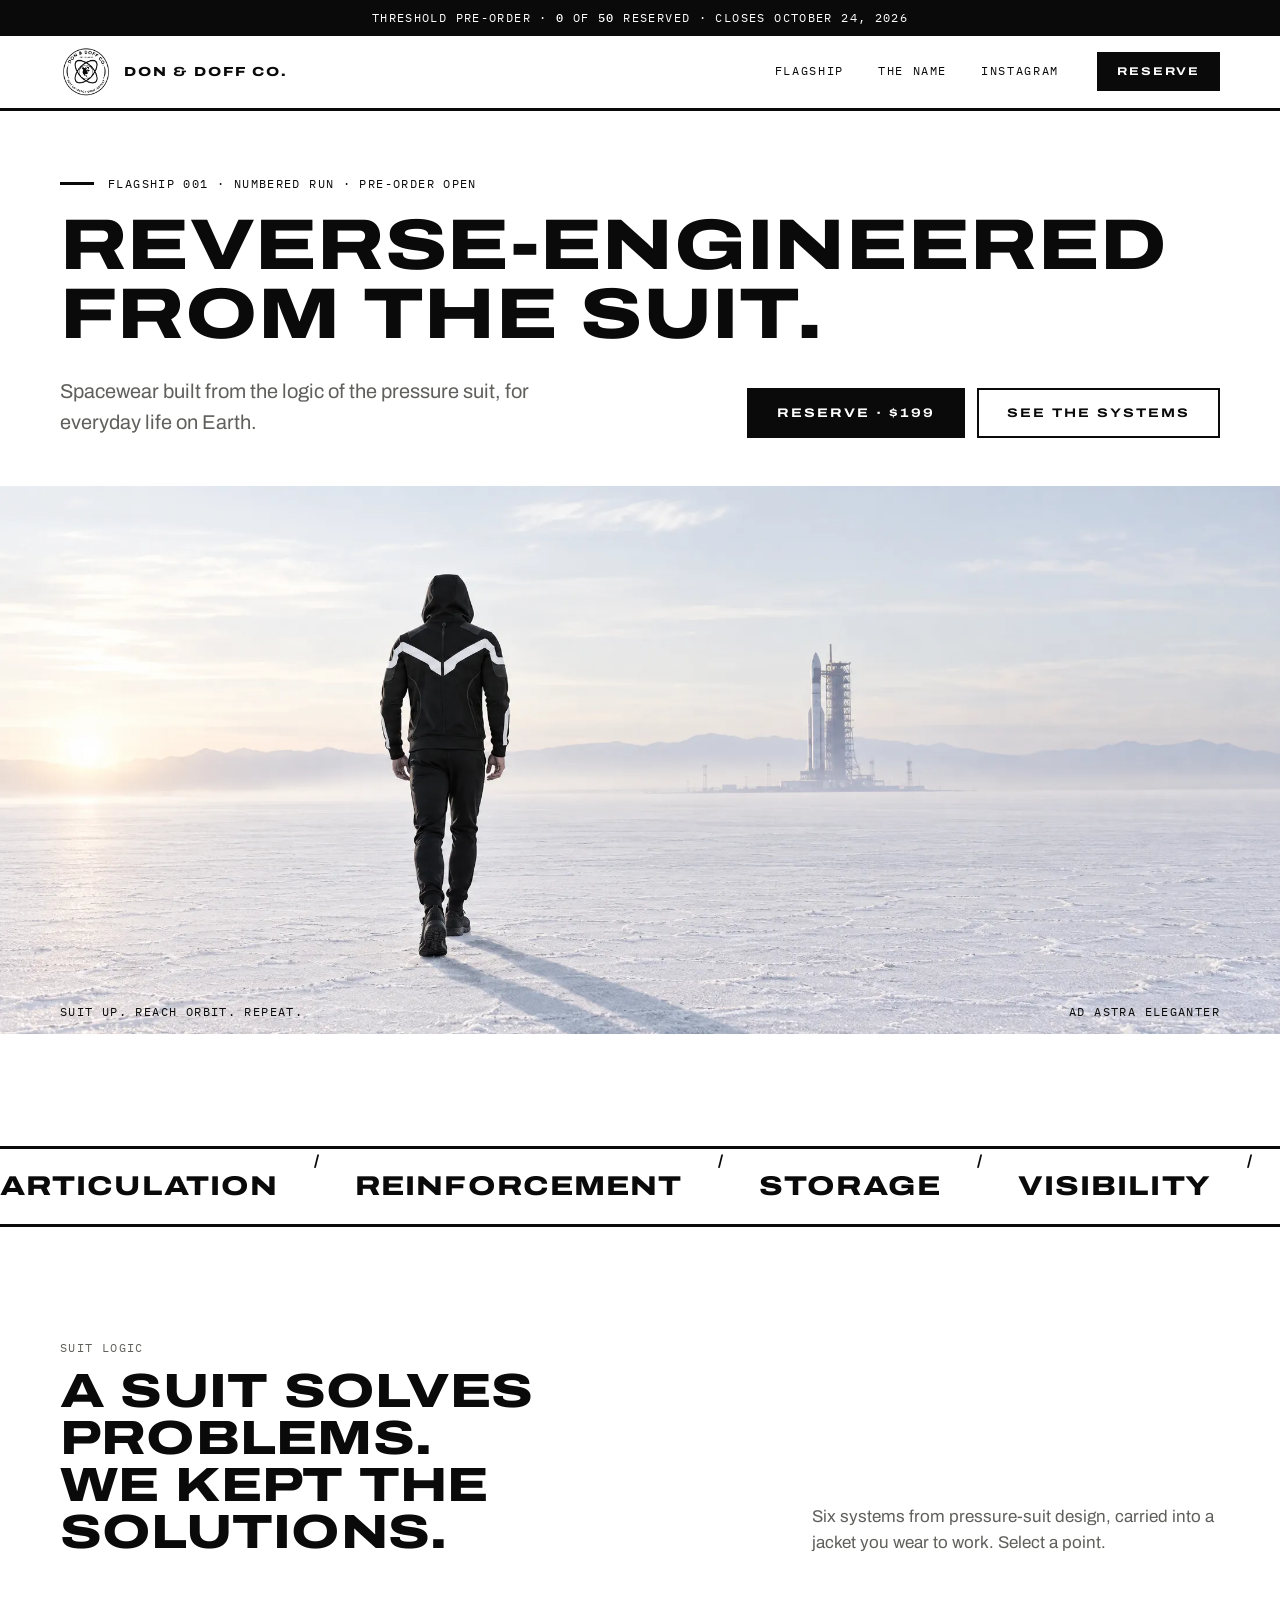
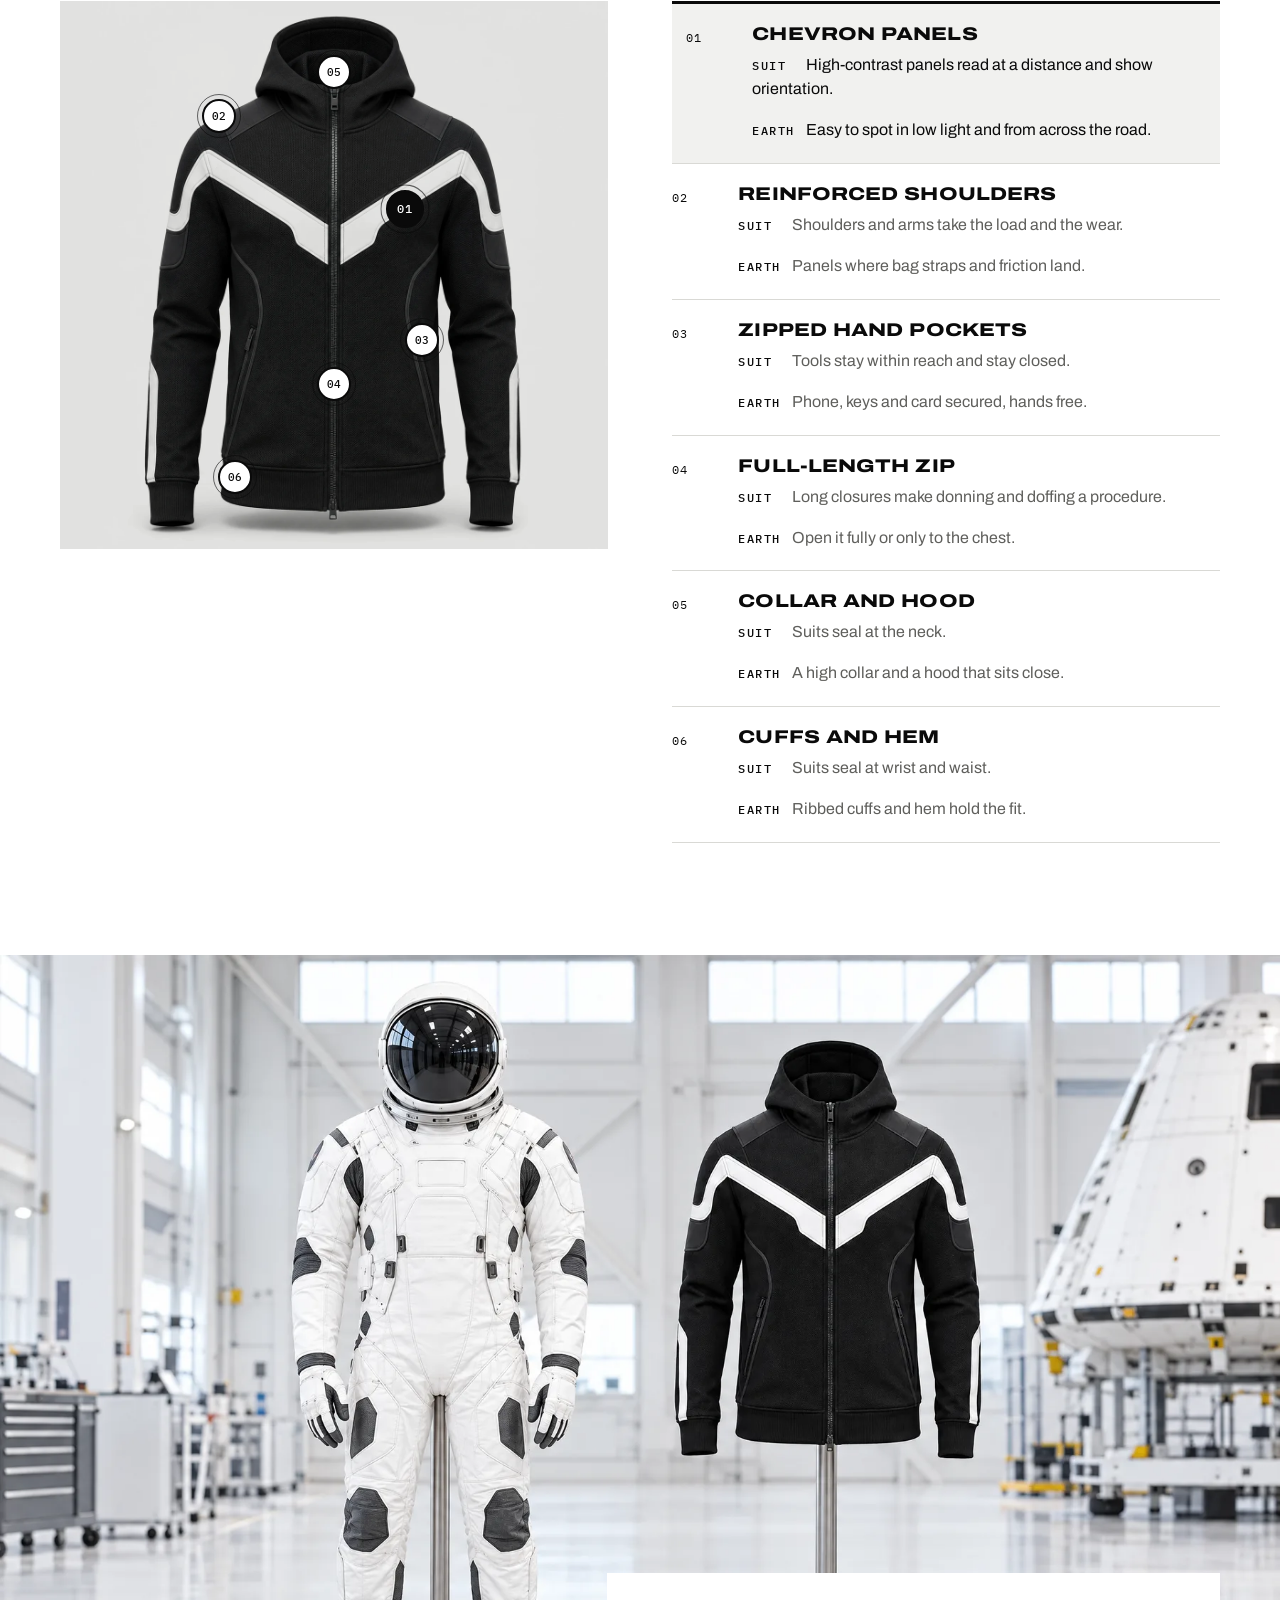
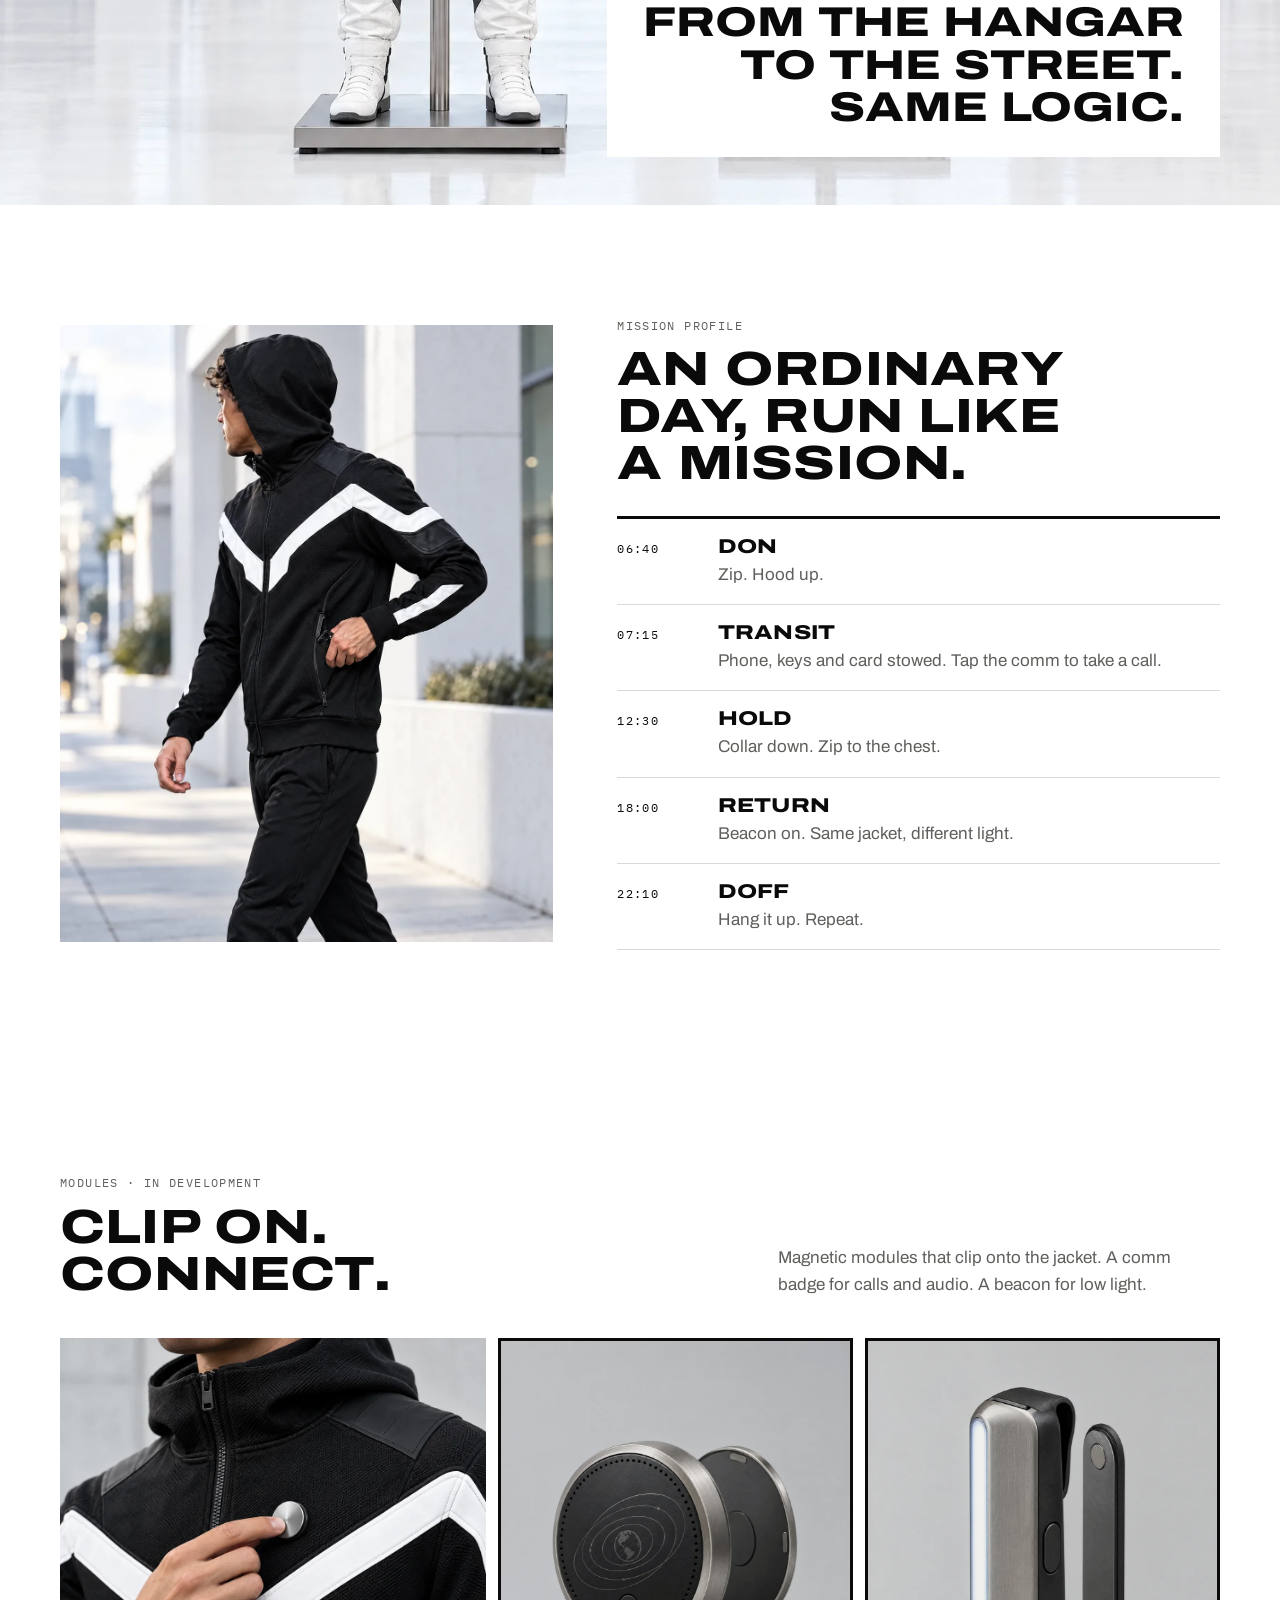
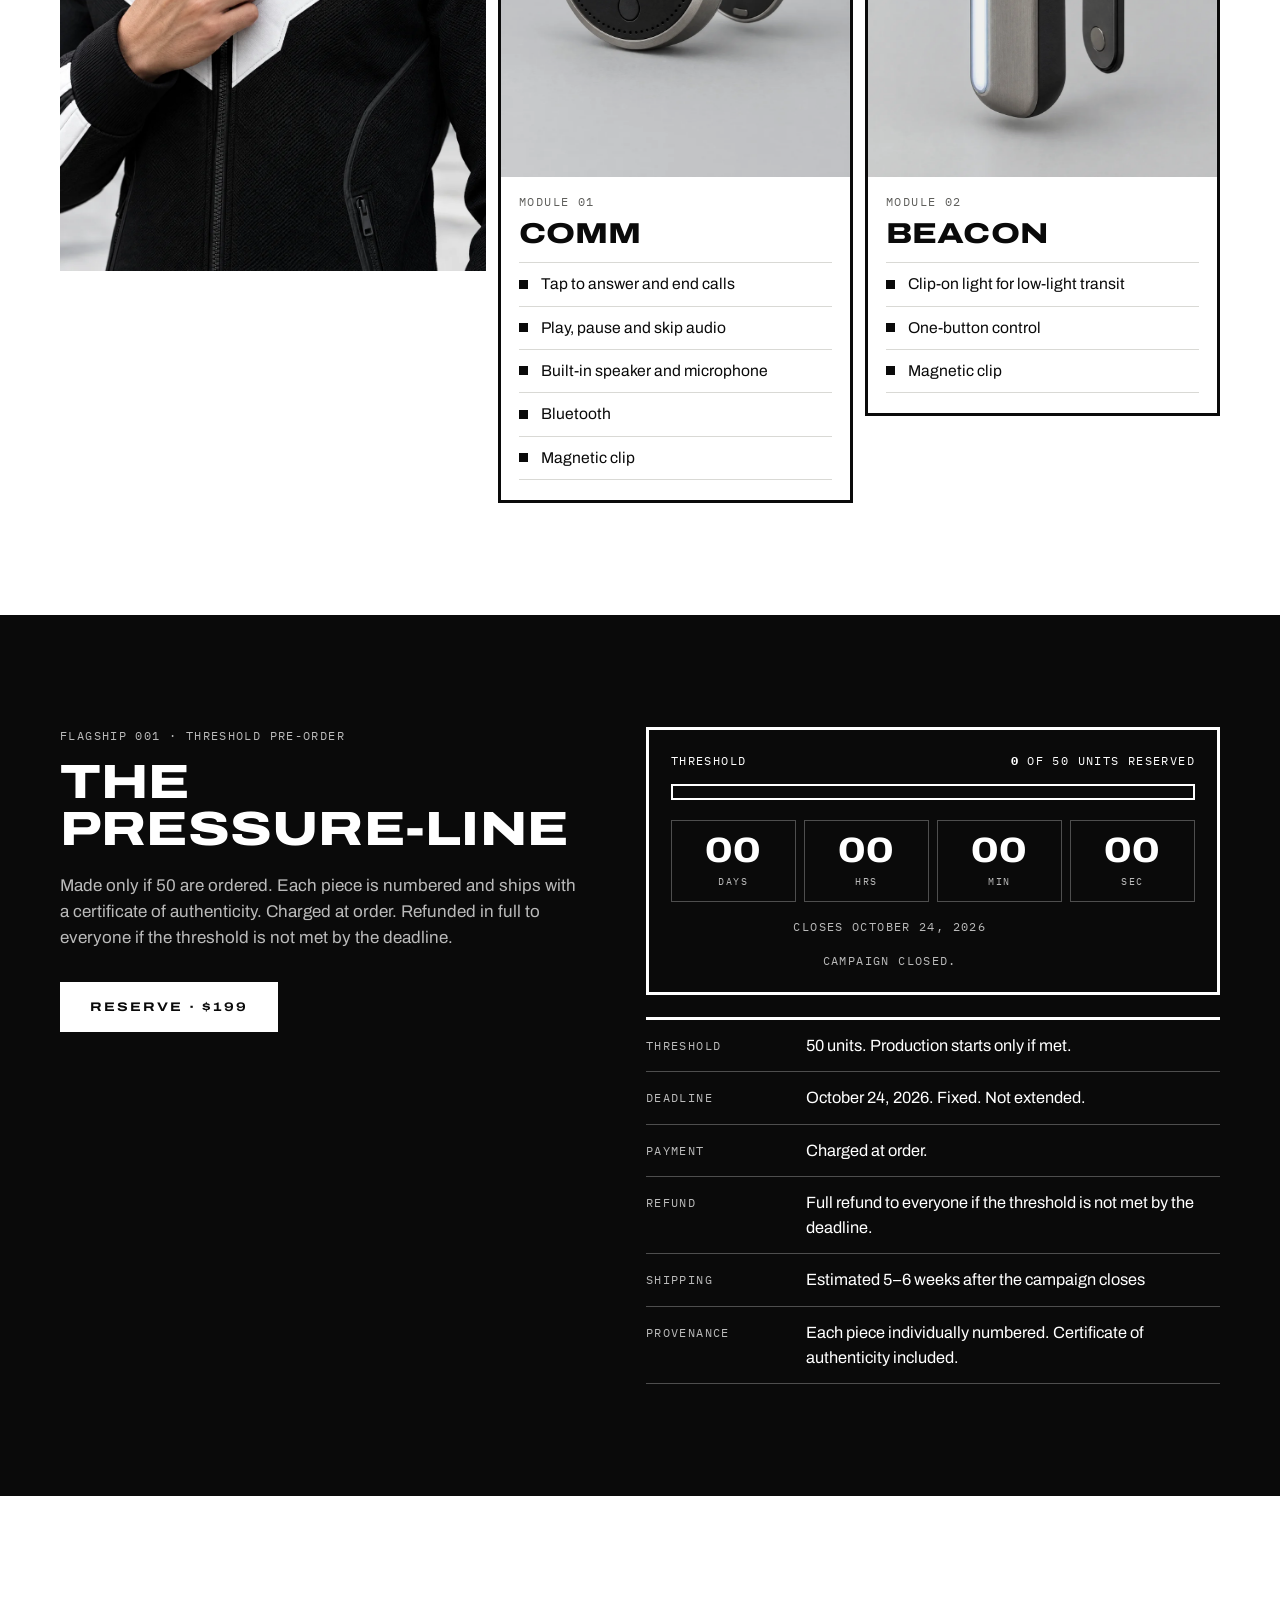
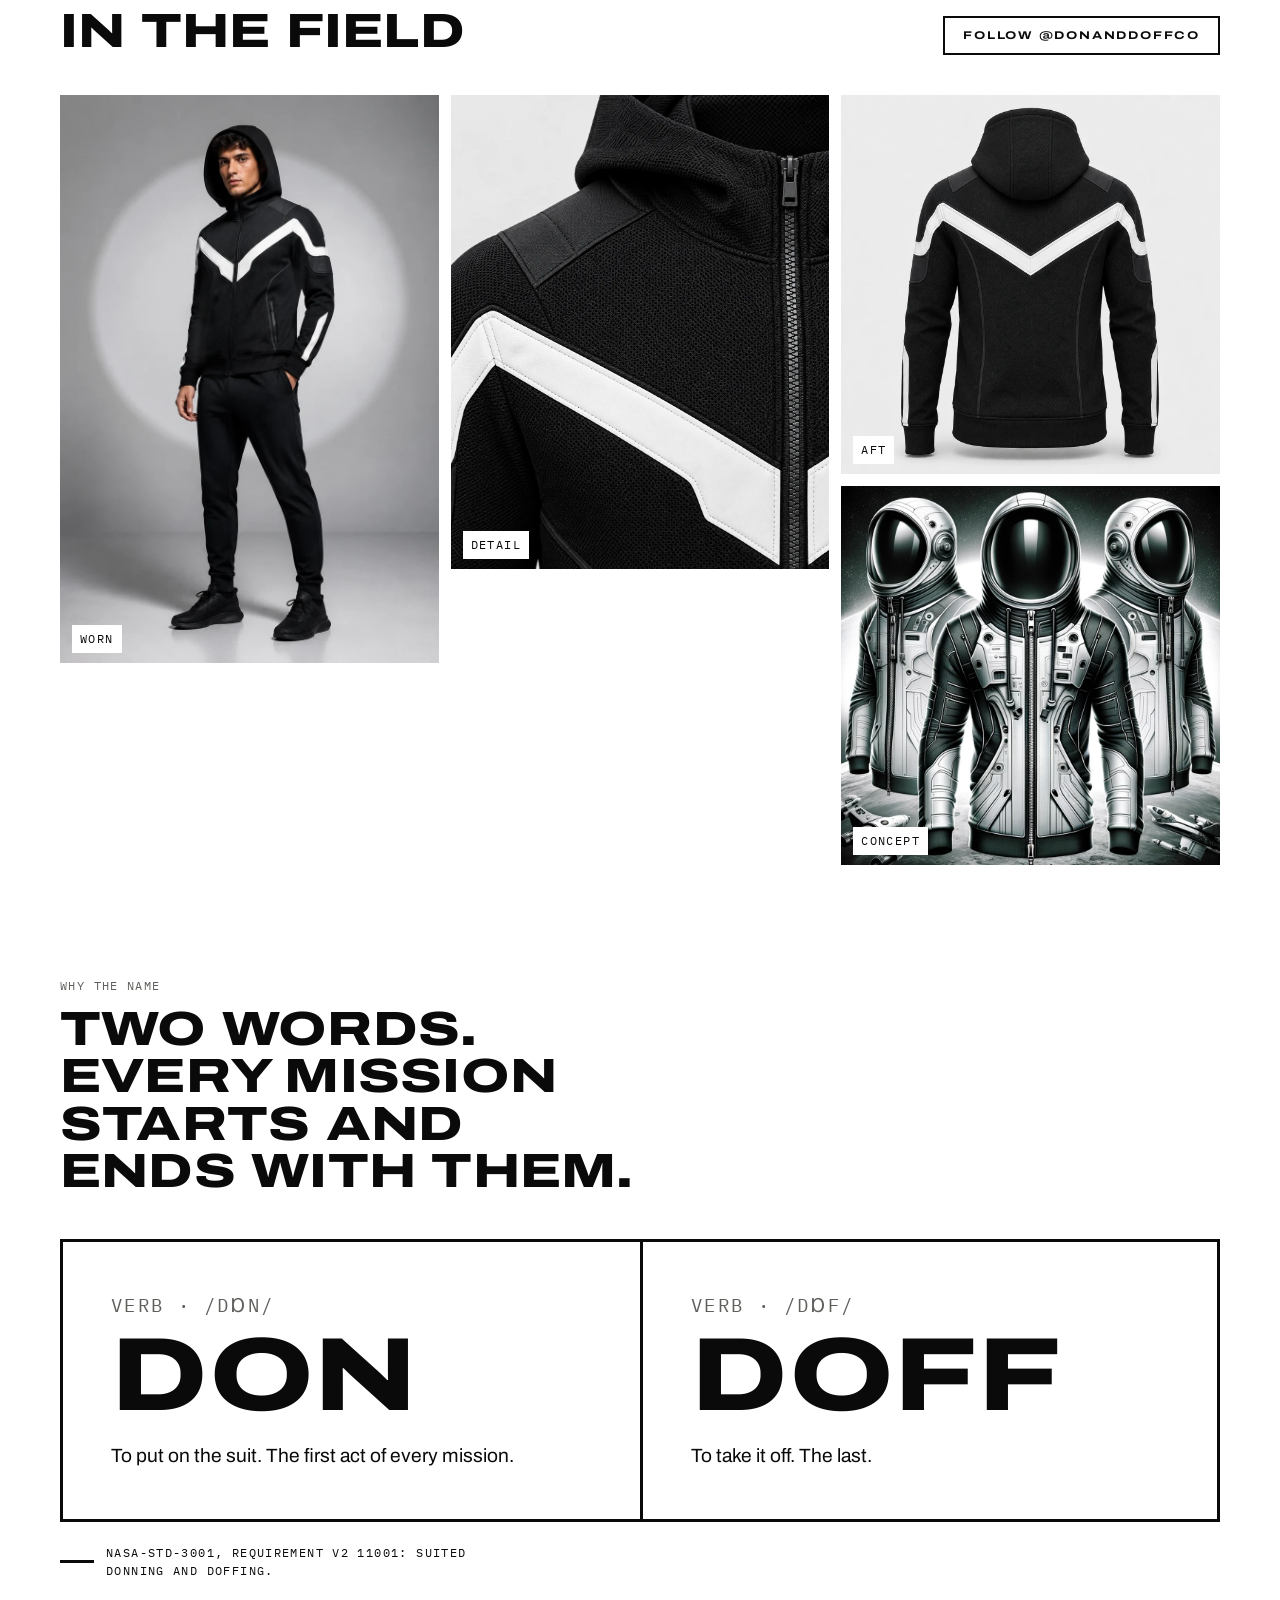
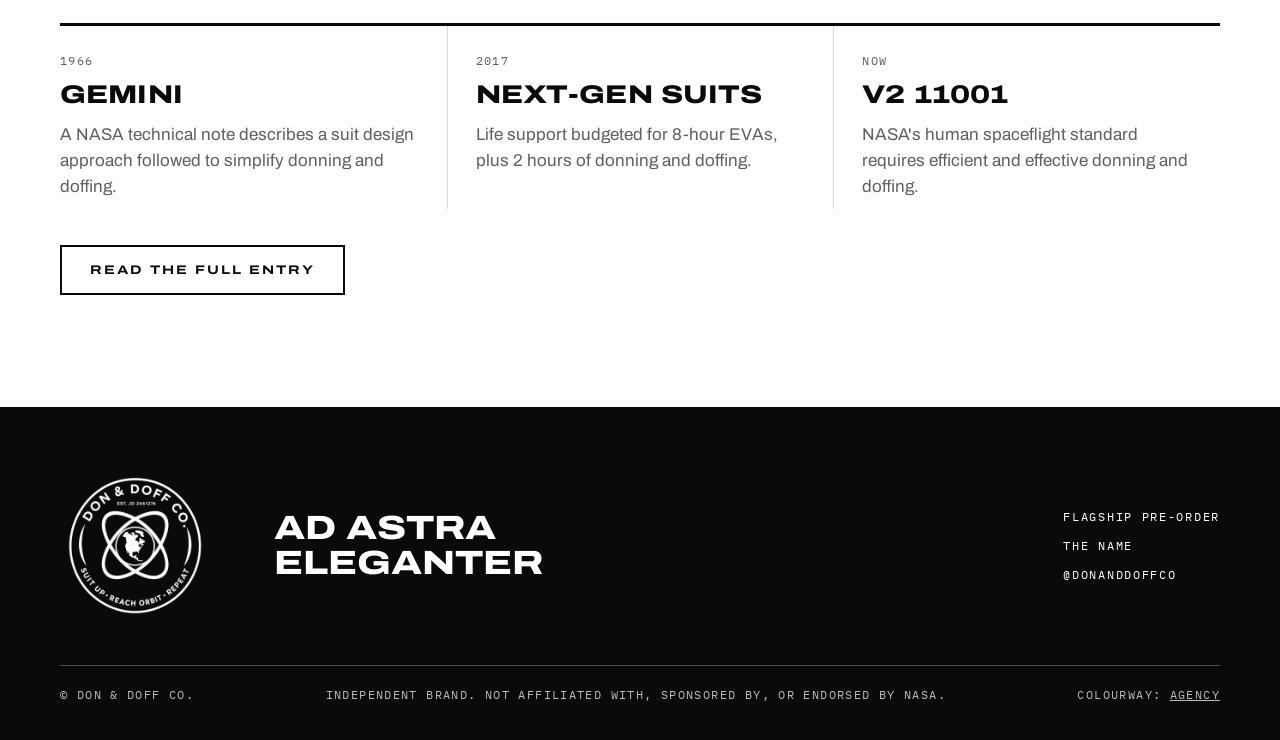
==== commit 05ba08c7: "v4: $199 numbered run with certificate, magnetic comm/beacon modules, sourced About page, uncropped " ====
--- a/donanddoff/index.html
+++ b/donanddoff/index.html
@@ -22,11 +22,11 @@
 <main>
 
 <section class="hero2"><div class="wrap">
-  <p class="mono eyebrow">Flagship 001 · Pre-order open</p>
+  <p class="mono eyebrow">Flagship 001 · Numbered run · Pre-order open</p>
   <h1>Reverse-engineered<br><em>from the suit.</em></h1>
   <div class="hero-row">
     <p class="lead">Spacewear built from the logic of the pressure suit, for everyday life on Earth.</p>
-    <div class="cta"><a class="btn" href="product.html">Reserve · $99</a><a class="btn line" href="#suit-logic">See the systems</a></div>
+    <div class="cta"><a class="btn" href="product.html">Reserve · $199</a><a class="btn line" href="#suit-logic">See the systems</a></div>
   </div>
 </div>
 <figure class="bleed"><img src="images/hero-salt.webp" alt="A person in the black and white Pressure-Line jacket walking across a white salt flat at dawn toward a rocket on its launch pad"><figcaption class="mono wrap"><span>Suit up. Reach orbit. Repeat.</span><span>Ad astra eleganter</span></figcaption></figure>
@@ -55,11 +55,25 @@
     <h2 style="margin:12px 0 28px">An ordinary day, run like a mission.</h2>
     <ol class="log">
       <li><span class="mono">06:40</span><div><h3>Don</h3><p>Zip. Hood up.</p></div></li>
-      <li><span class="mono">07:15</span><div><h3>Transit</h3><p>Phone, keys and card stowed. Hands free.</p></div></li>
+      <li><span class="mono">07:15</span><div><h3>Transit</h3><p>Phone, keys and card stowed. Tap the comm to take a call.</p></div></li>
       <li><span class="mono">12:30</span><div><h3>Hold</h3><p>Collar down. Zip to the chest.</p></div></li>
-      <li><span class="mono">18:00</span><div><h3>Return</h3><p>Same jacket. Different light.</p></div></li>
+      <li><span class="mono">18:00</span><div><h3>Return</h3><p>Beacon on. Same jacket, different light.</p></div></li>
       <li><span class="mono">22:10</span><div><h3>Doff</h3><p>Hang it up. Repeat.</p></div></li>
     </ol>
+  </div>
+</div></section>
+
+<section class="mods"><div class="wrap">
+  <div class="head-row"><div><p class="mono mute">Modules · In development</p><h2 style="margin-top:12px;max-width:12em">Clip on. Connect.</h2></div>
+  <p class="mute" style="max-width:26em">Magnetic modules that clip onto the jacket. A comm badge for calls and audio. A beacon for low light.</p></div>
+  <div class="mod-grid">
+    <figure class="mod-wide"><img src="images/module-worn.webp" alt="A hand tapping a round comm badge clipped to the chest of the Pressure-Line jacket" loading="lazy"></figure>
+    <article class="mod"><figure><img src="images/module-comm.webp" alt="Round comm badge with brushed titanium rim, engraved orbit rings and a magnetic backplate" loading="lazy"></figure>
+      <p class="mono mute">Module 01</p><h3>Comm</h3>
+      <ul><li>Tap to answer and end calls</li><li>Play, pause and skip audio</li><li>Built-in speaker and microphone</li><li>Bluetooth</li><li>Magnetic clip</li></ul></article>
+    <article class="mod"><figure><img src="images/module-beacon.webp" alt="Slim clip-on light module with a white LED edge and a magnetic backplate" loading="lazy"></figure>
+      <p class="mono mute">Module 02</p><h3>Beacon</h3>
+      <ul><li>Clip-on light for low-light transit</li><li>One-button control</li><li>Magnetic clip</li></ul></article>
   </div>
 </div></section>
 
@@ -67,8 +81,8 @@
   <div>
     <p class="mono">Flagship 001 · Threshold pre-order</p>
     <h2>The Pressure-Line</h2>
-    <p>Made only if 50 are ordered. Charged at order. Refunded in full to everyone if the threshold is not met by the deadline.</p>
-    <a class="btn" href="product.html">Reserve · $99</a>
+    <p>Made only if 50 are ordered. Each piece is numbered and ships with a certificate of authenticity. Charged at order. Refunded in full to everyone if the threshold is not met by the deadline.</p>
+    <a class="btn" href="product.html">Reserve · $199</a>
   </div>
   <div><div class="gauge" aria-live="polite">
   <div class="row mono"><span>Threshold</span><span><b data-bind="reserved"></b> of <span data-bind="threshold"></span> units reserved</span></div>
@@ -82,6 +96,7 @@
   <div><dt>Payment</dt><dd>Charged at order.</dd></div>
   <div><dt>Refund</dt><dd>Full refund to everyone if the threshold is not met by the deadline.</dd></div>
   <div><dt>Shipping</dt><dd data-bind="ship"></dd></div>
+  <div><dt>Provenance</dt><dd>Each piece individually numbered. Certificate of authenticity included.</dd></div>
 </dl></div>
 </div></section>
 
@@ -102,11 +117,11 @@
     <div><p class="mono ipa">verb · /dɒn/</p><h3>Don</h3><p>To put on the suit. The first act of every mission.</p></div>
     <div><p class="mono ipa">verb · /dɒf/</p><h3>Doff</h3><p>To take it off. The last.</p></div>
   </div>
-  <p class="src mono">NASA technical vocabulary since Gemini. Safety-critical today.</p>
+  <p class="src mono">NASA-STD-3001, requirement V2 11001: Suited Donning and Doffing.</p>
   <div class="steps">
-    <div><p class="mono">Mid-1960s</p><h3>Gemini</h3><p>The terms enter NASA's technical vocabulary.</p></div>
-    <div><p class="mono">1960s–70s</p><h3>Apollo</h3><p>Drilled into procedure. Steps, checks, a crew to confirm.</p></div>
-    <div><p class="mono">Now</p><h3>NASA standard</h3><p>Donning and doffing is still treated as a safety-critical task.</p></div>
+    <div><p class="mono">1966</p><h3>Gemini</h3><p>A NASA technical note describes a suit design approach followed to simplify donning and doffing.</p></div>
+    <div><p class="mono">2017</p><h3>Next-gen suits</h3><p>Life support budgeted for 8-hour EVAs, plus 2 hours of donning and doffing.</p></div>
+    <div><p class="mono">Now</p><h3>V2 11001</h3><p>NASA's human spaceflight standard requires efficient and effective donning and doffing.</p></div>
   </div>
   <p style="margin-top:36px"><a class="btn line" href="about.html">Read the full entry</a></p>
 </div></section>
@@ -117,7 +132,7 @@
     <p class="motto">Ad astra<br>eleganter</p>
     <div class="links"><a href="product.html">Flagship pre-order</a><a href="about.html">The name</a><a data-bind="ig" href="https://instagram.com/donanddoffco" rel="noopener">@donanddoffco</a></div>
   </div>
-  <div class="fine mono"><span>&copy; Don &amp; Doff Co.</span><span>Pre-orders are refunded in full if the threshold is not met.</span><span>Colourway: <a href="agency/index.html">Agency</a></span></div>
+  <div class="fine mono"><span>&copy; Don &amp; Doff Co.</span><span>Independent brand. Not affiliated with, sponsored by, or endorsed by NASA.</span><span>Colourway: <a href="agency/index.html">Agency</a></span></div>
 </div></footer>
 <script src="script.js"></script>
 </body>
--- a/donanddoff/styles.css
+++ b/donanddoff/styles.css
@@ -238,3 +238,29 @@
 .split .bleed img{aspect-ratio:16/9;object-position:50% 12%!important}
 .split .wrap{text-align:right}
 @media (max-width:860px){.split .wrap{text-align:left}}
+
+/* ---- v4: show whole images (no forced crops), modules, sources ---- */
+.bleed img,.split .bleed img{aspect-ratio:auto!important;height:auto;min-height:0;object-fit:initial}
+.hero-img{aspect-ratio:auto;margin:0}
+.hero-img img{height:auto}
+.stage2{aspect-ratio:auto}.stage2 img{height:auto}
+.gallery .main img,.thumbs img{object-fit:contain}
+.look{display:block;columns:3 260px;column-gap:12px}
+.look figure{break-inside:avoid;margin:0 0 12px;aspect-ratio:auto!important;grid-column:auto;grid-row:auto}
+.look img{height:auto}
+.mods .mod-grid{display:grid;grid-template-columns:1.2fr 1fr 1fr;gap:12px;margin-top:40px;align-items:start}
+.mod-wide{margin:0;background:var(--paper)}
+.mod-wide img{width:100%;height:auto}
+.mod{border:3px solid var(--ink);padding:14px 18px 20px}
+.mod figure{margin:-14px -18px 16px;background:var(--paper)}
+.mod figure img{width:100%;height:auto;mix-blend-mode:multiply}
+.mod h3{font-size:1.8rem;margin:6px 0 12px}
+.mod ul{list-style:none;border-top:1px solid var(--line)}
+.mod li{padding:9px 0 9px 22px;border-bottom:1px solid var(--line);position:relative;font-size:.98rem}
+.mod li::before{content:"";position:absolute;left:0;top:1.05em;width:9px;height:9px;background:var(--spot)}
+.sources ul{list-style:none;margin-top:14px;border-top:3px solid var(--ink)}
+.sources li{padding:12px 0;border-bottom:1px solid var(--line)}
+.sources a{text-underline-offset:4px}
+.disclaimer{margin-top:24px;font-size:.92rem}
+.era p+p{margin-top:.8em}
+@media (max-width:860px){.mods .mod-grid{grid-template-columns:1fr}}
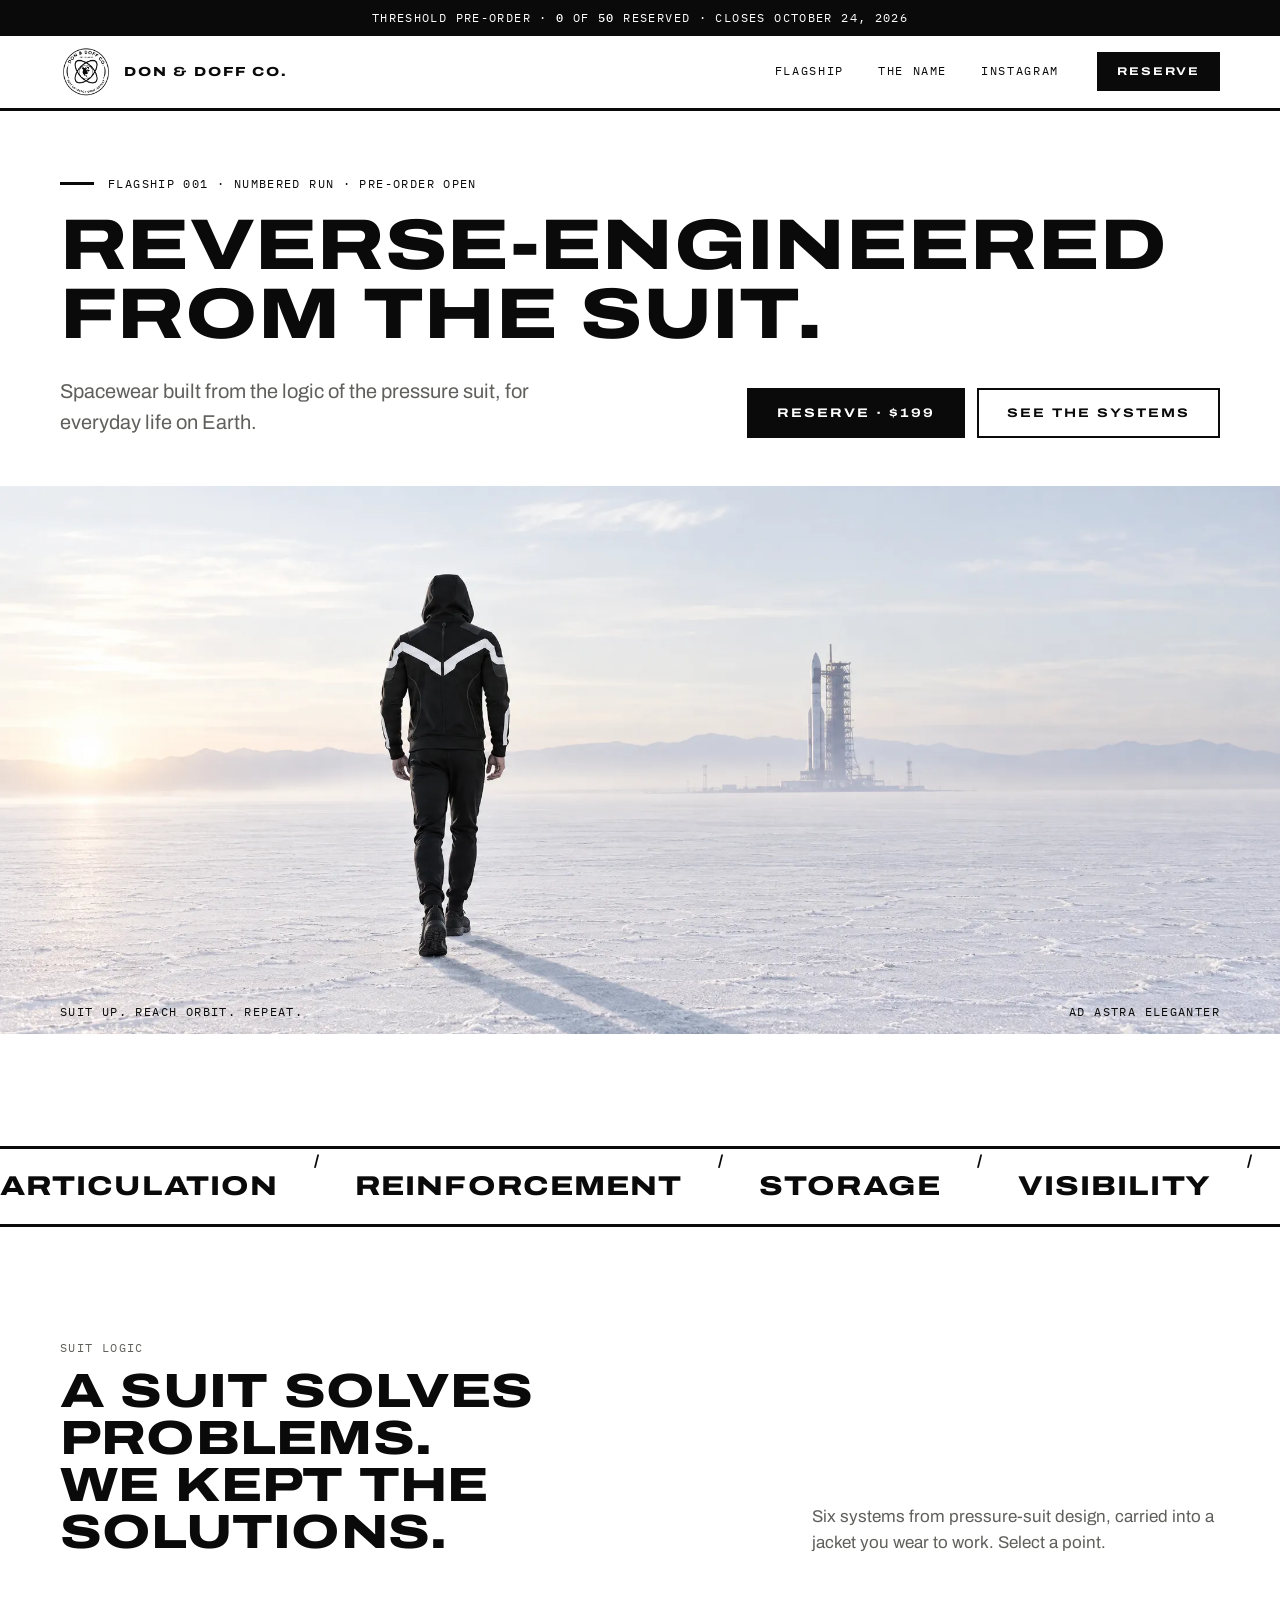
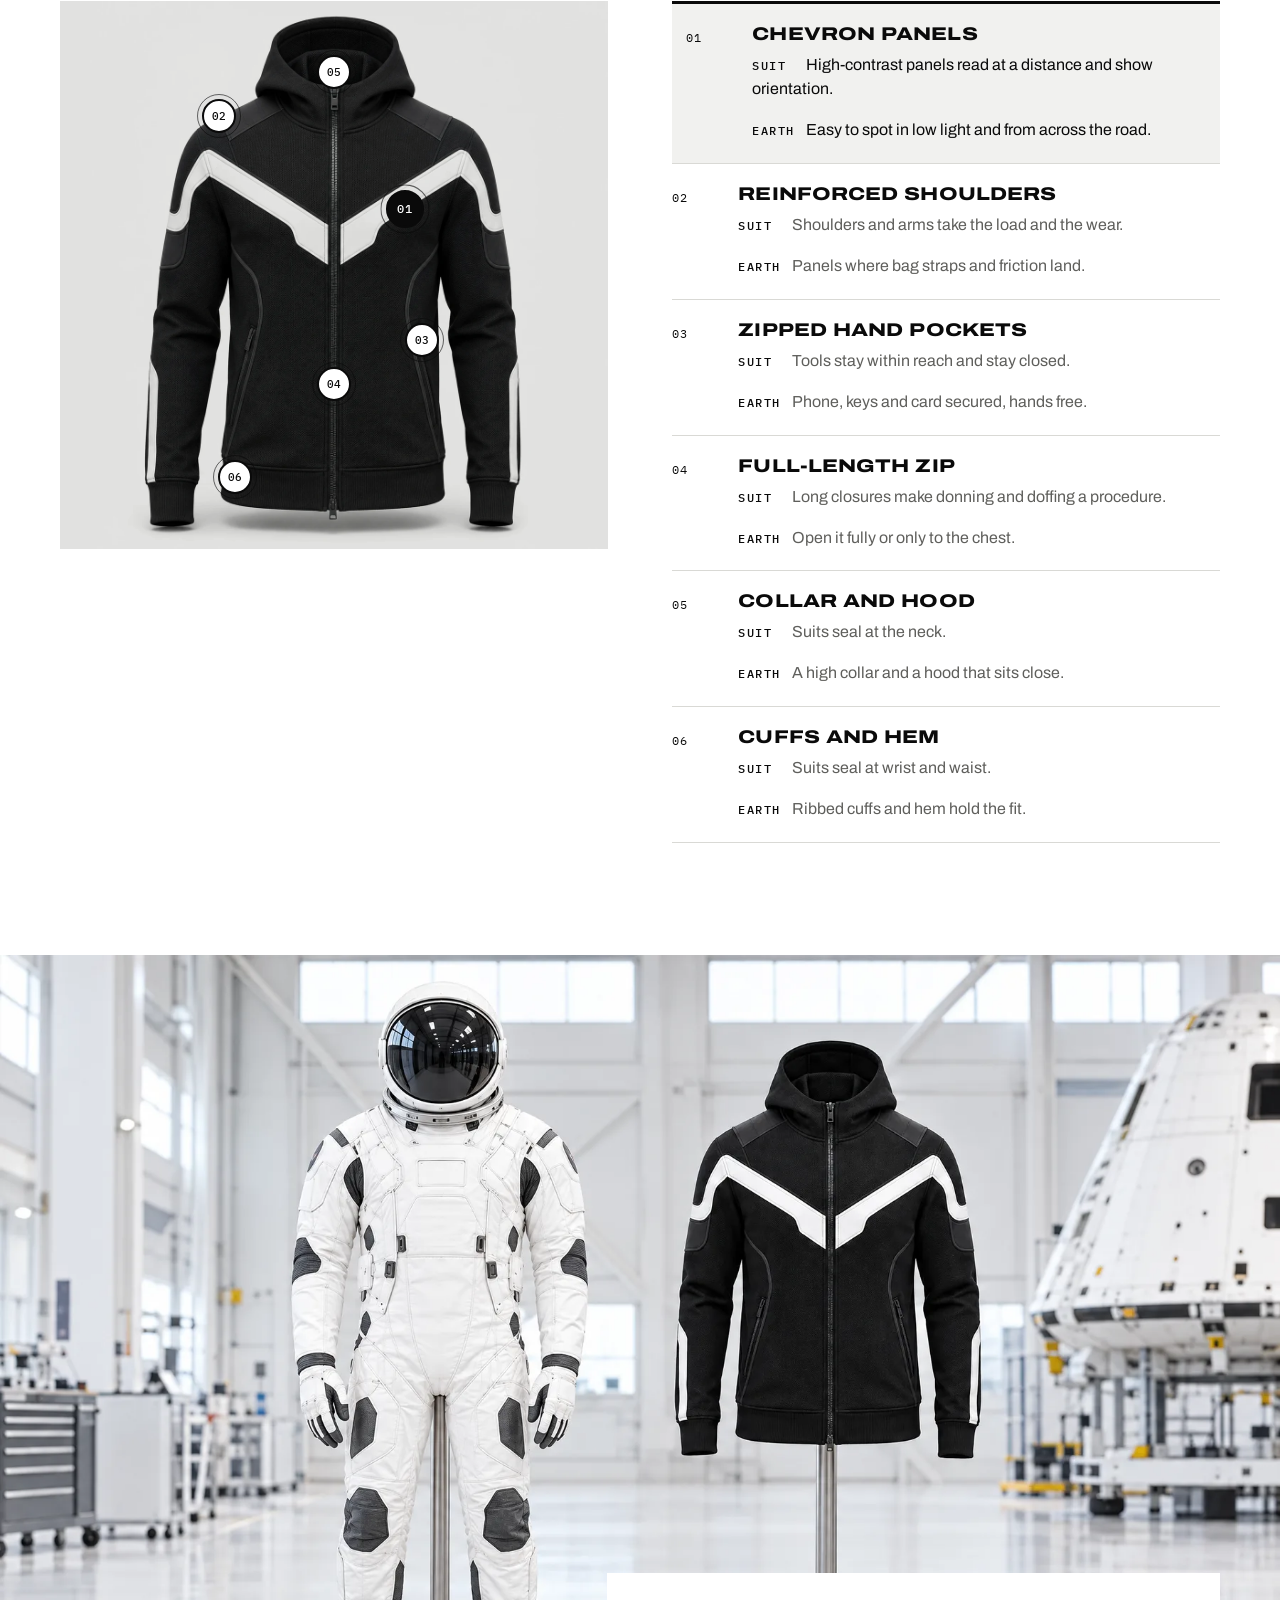
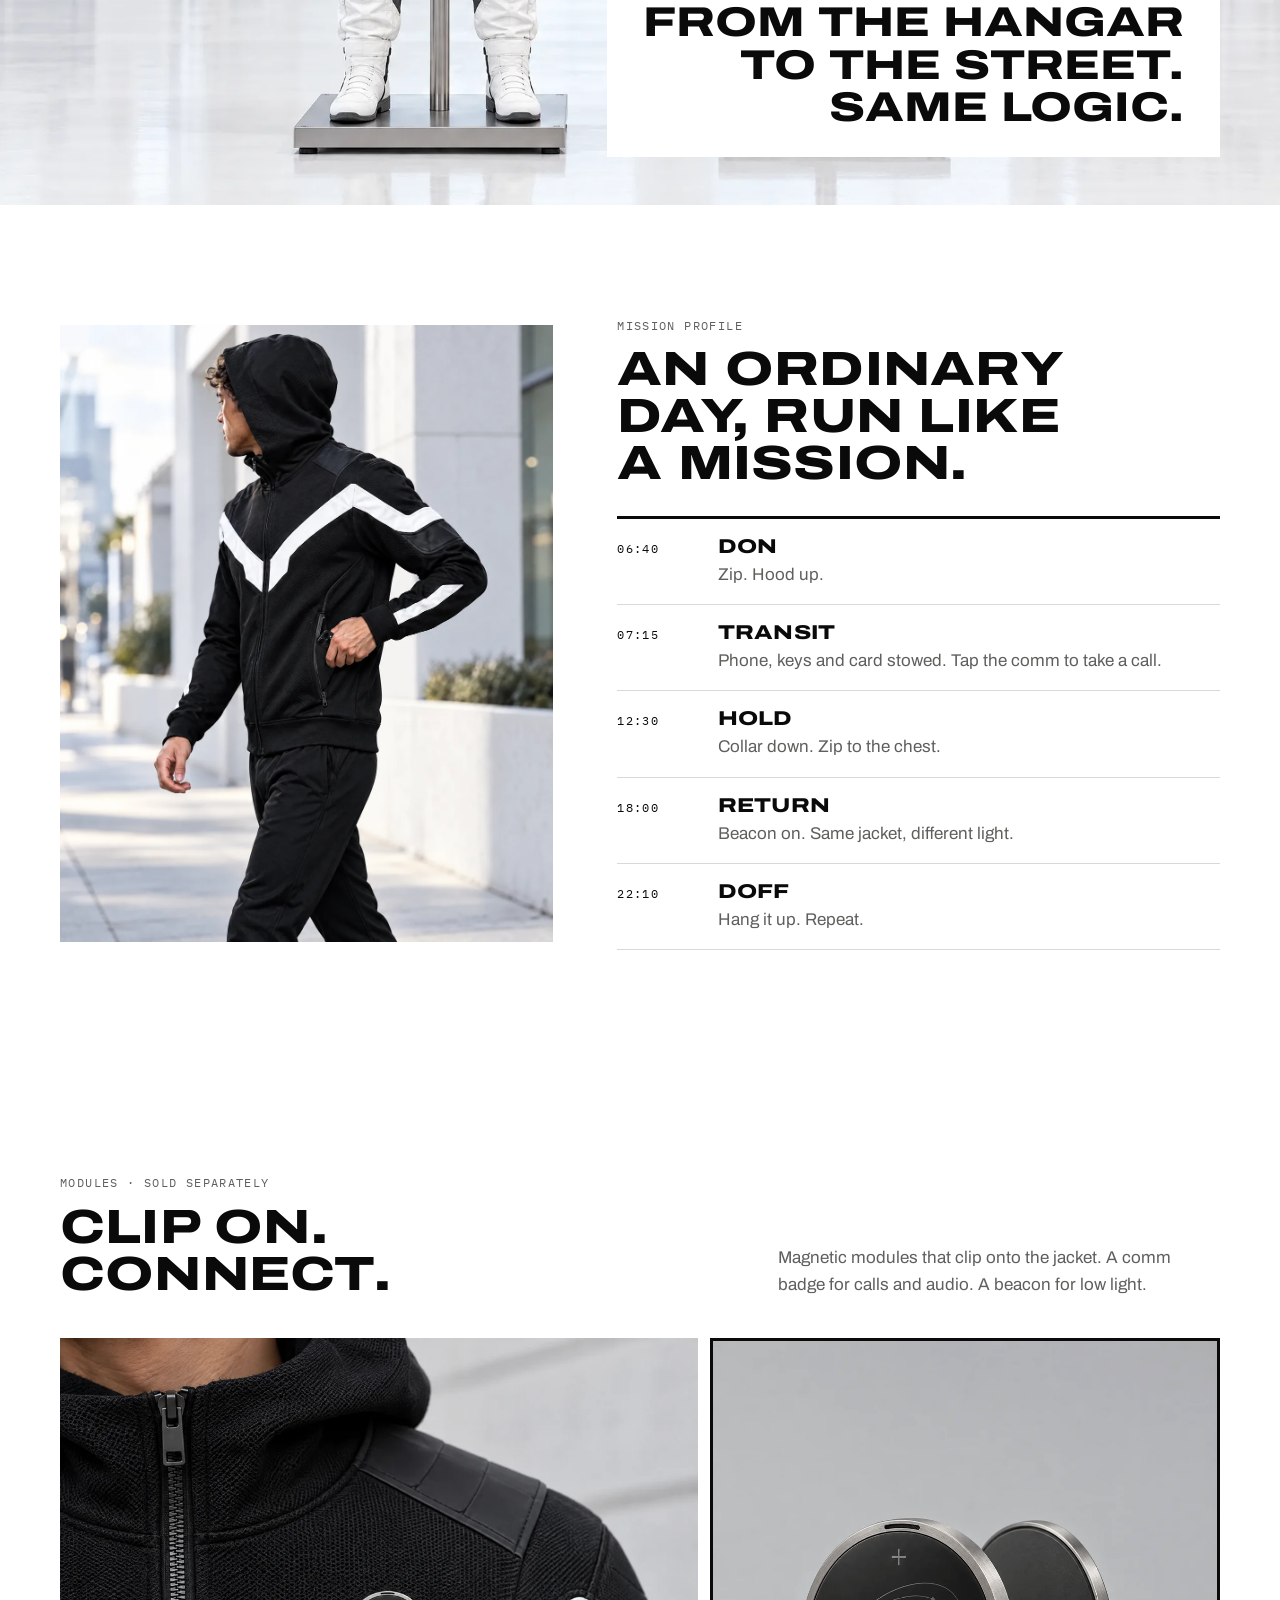
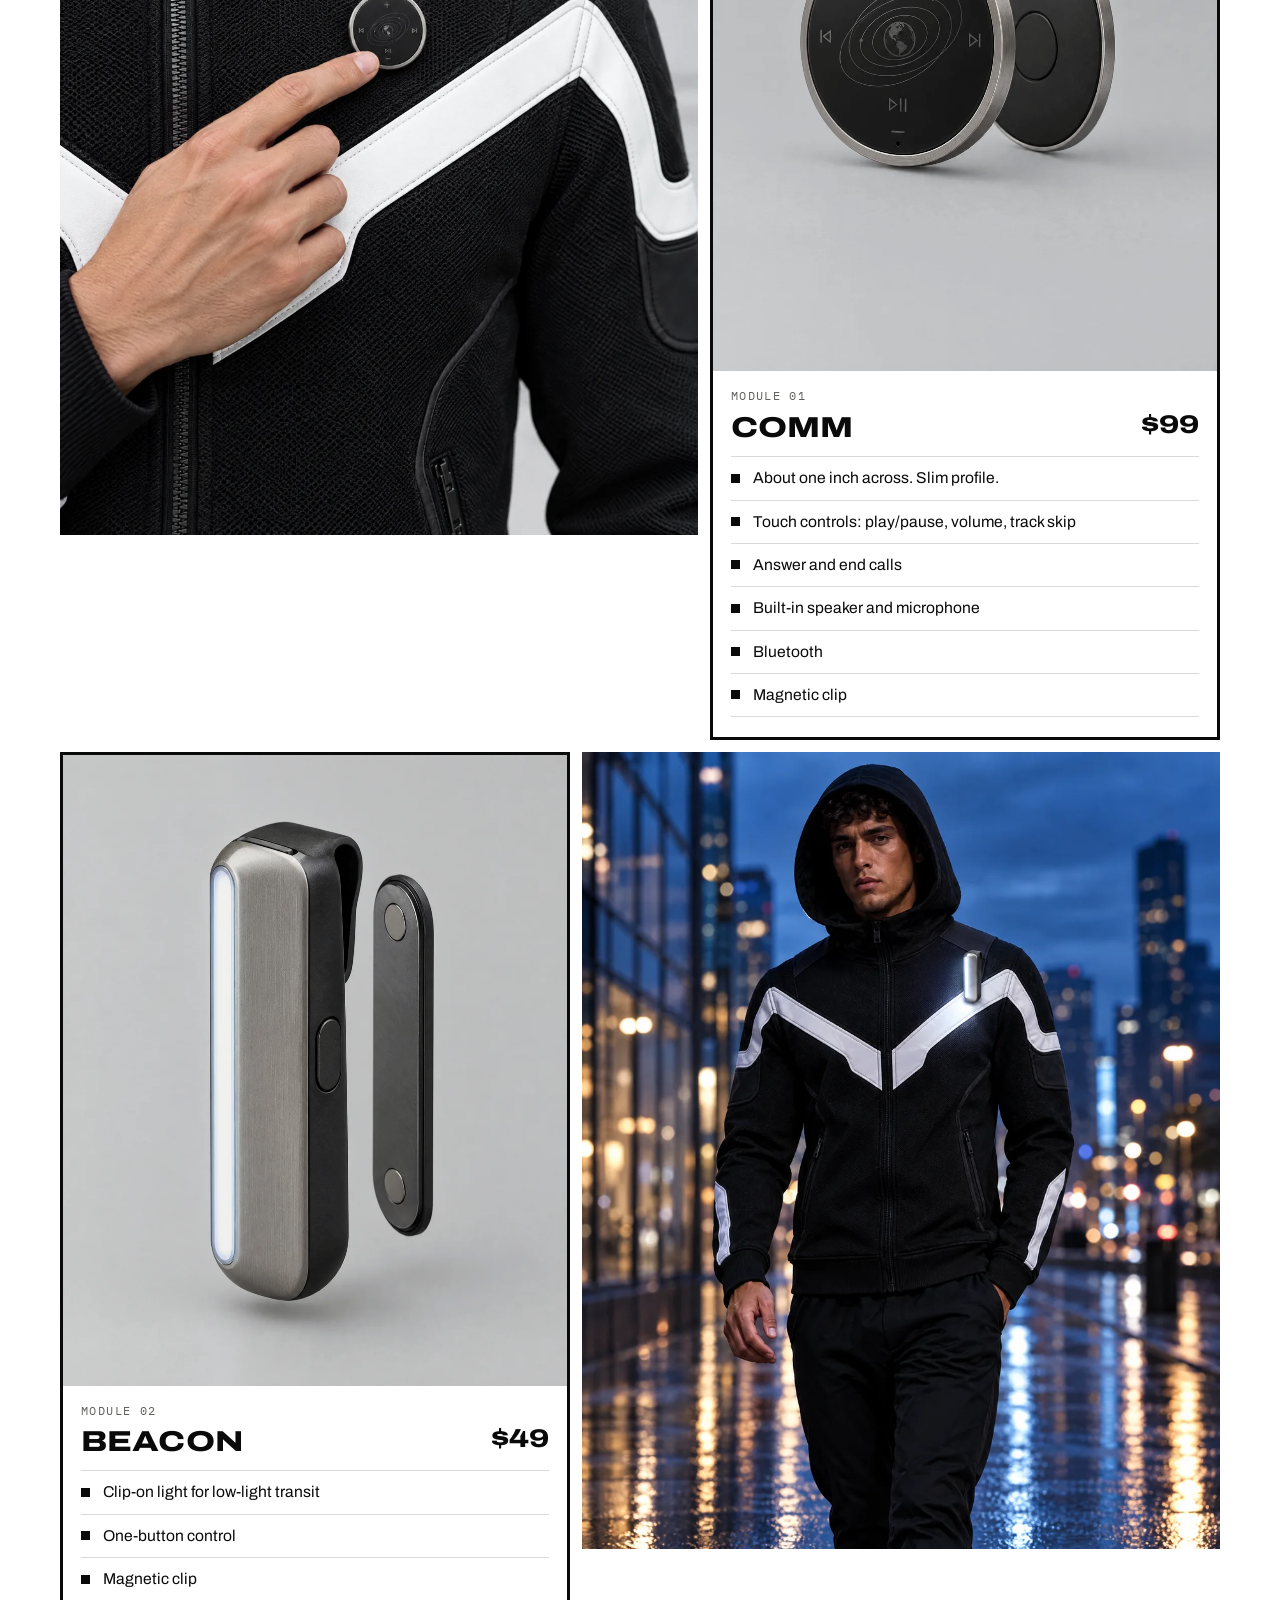
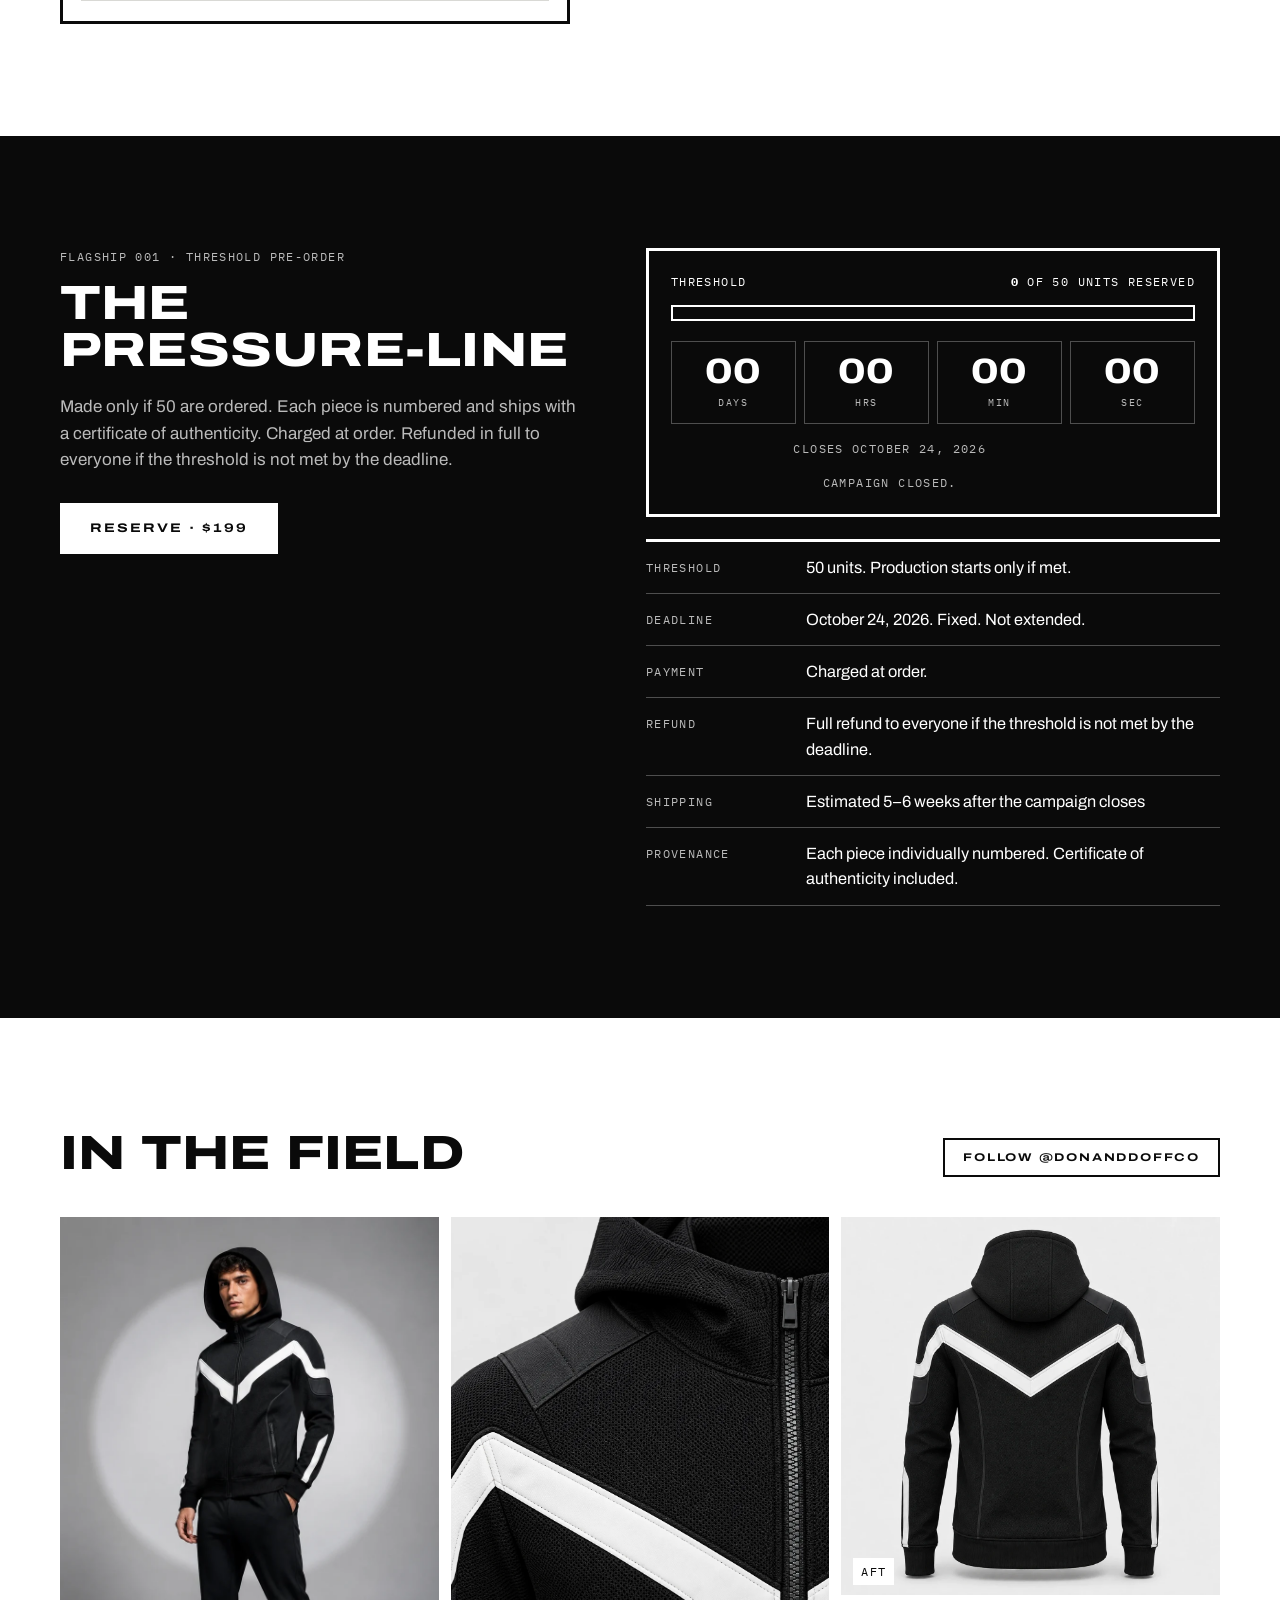
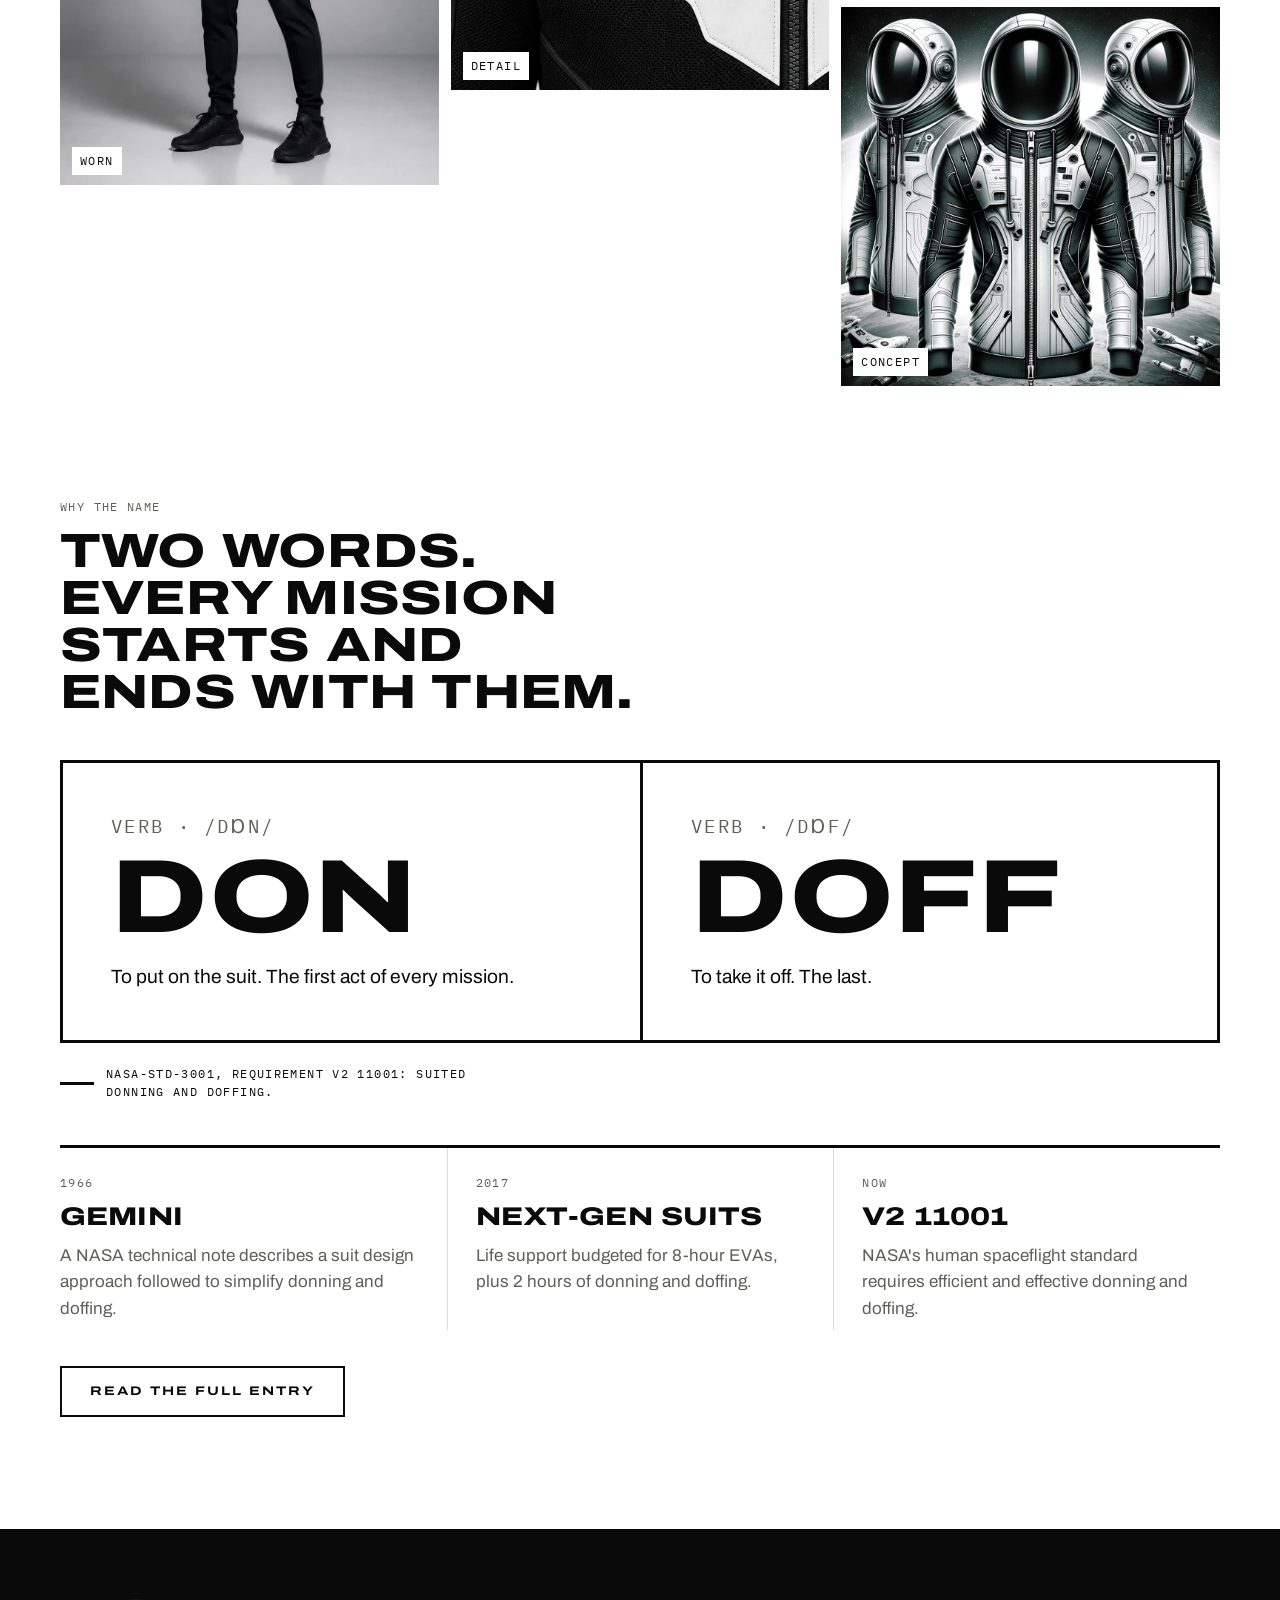
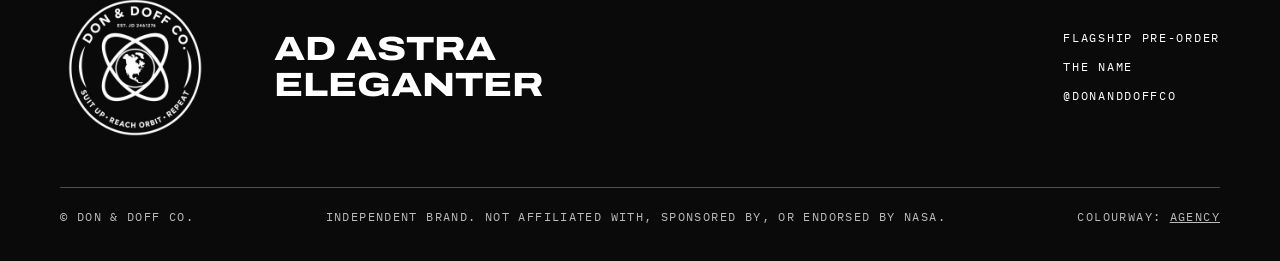
==== commit 1e588c05: "Modules priced and sold separately; slim one-inch comm with touch controls; beacon in use Co-Authore" ====
--- a/donanddoff/index.html
+++ b/donanddoff/index.html
@@ -64,15 +64,18 @@
 </div></section>
 
 <section class="mods"><div class="wrap">
-  <div class="head-row"><div><p class="mono mute">Modules · In development</p><h2 style="margin-top:12px;max-width:12em">Clip on. Connect.</h2></div>
+  <div class="head-row"><div><p class="mono mute">Modules · Sold separately</p><h2 style="margin-top:12px;max-width:12em">Clip on. Connect.</h2></div>
   <p class="mute" style="max-width:26em">Magnetic modules that clip onto the jacket. A comm badge for calls and audio. A beacon for low light.</p></div>
-  <div class="mod-grid">
-    <figure class="mod-wide"><img src="images/module-worn.webp" alt="A hand tapping a round comm badge clipped to the chest of the Pressure-Line jacket" loading="lazy"></figure>
-    <article class="mod"><figure><img src="images/module-comm.webp" alt="Round comm badge with brushed titanium rim, engraved orbit rings and a magnetic backplate" loading="lazy"></figure>
-      <p class="mono mute">Module 01</p><h3>Comm</h3>
-      <ul><li>Tap to answer and end calls</li><li>Play, pause and skip audio</li><li>Built-in speaker and microphone</li><li>Bluetooth</li><li>Magnetic clip</li></ul></article>
+  <div class="mod-row">
+    <figure class="mod-shot"><img src="images/module-worn.webp" alt="A finger tapping the inch-wide comm badge clipped to the chest of the Pressure-Line jacket" loading="lazy"></figure>
+    <article class="mod"><figure><img src="images/module-comm.webp" alt="Slim one-inch comm badge with titanium rim, engraved orbit rings and touch controls, beside its magnetic backplate" loading="lazy"></figure>
+      <div class="mod-head"><div><p class="mono mute">Module 01</p><h3>Comm</h3></div><p class="mod-price">$99</p></div>
+      <ul><li>About one inch across. Slim profile.</li><li>Touch controls: play/pause, volume, track skip</li><li>Answer and end calls</li><li>Built-in speaker and microphone</li><li>Bluetooth</li><li>Magnetic clip</li></ul></article>
+  </div>
+  <div class="mod-row flip">
+    <figure class="mod-shot"><img src="images/module-beacon-worn.webp" alt="The beacon glowing on the chest of the Pressure-Line jacket on a city street at dusk" loading="lazy"></figure>
     <article class="mod"><figure><img src="images/module-beacon.webp" alt="Slim clip-on light module with a white LED edge and a magnetic backplate" loading="lazy"></figure>
-      <p class="mono mute">Module 02</p><h3>Beacon</h3>
+      <div class="mod-head"><div><p class="mono mute">Module 02</p><h3>Beacon</h3></div><p class="mod-price">$49</p></div>
       <ul><li>Clip-on light for low-light transit</li><li>One-button control</li><li>Magnetic clip</li></ul></article>
   </div>
 </div></section>
--- a/donanddoff/styles.css
+++ b/donanddoff/styles.css
@@ -264,3 +264,15 @@
 .disclaimer{margin-top:24px;font-size:.92rem}
 .era p+p{margin-top:.8em}
 @media (max-width:860px){.mods .mod-grid{grid-template-columns:1fr}}
+
+/* v5 modules rows */
+.mod-row{display:grid;grid-template-columns:1.25fr 1fr;gap:12px;margin-top:40px;align-items:start}
+.mod-row+.mod-row{margin-top:12px}
+.mod-row.flip{grid-template-columns:1fr 1.25fr}
+.mod-row.flip .mod-shot{order:2}
+.mod-shot{margin:0;background:var(--paper)}
+.mod-shot img{width:100%;height:auto}
+.mod-row>*{min-width:0}
+.mod-head{display:flex;justify-content:space-between;align-items:end;gap:12px}
+.mod-price{font-weight:800;font-stretch:125%;font-size:1.6rem;margin-bottom:12px}
+@media (max-width:860px){.mod-row,.mod-row.flip{grid-template-columns:1fr}.mod-row.flip .mod-shot{order:0}}
